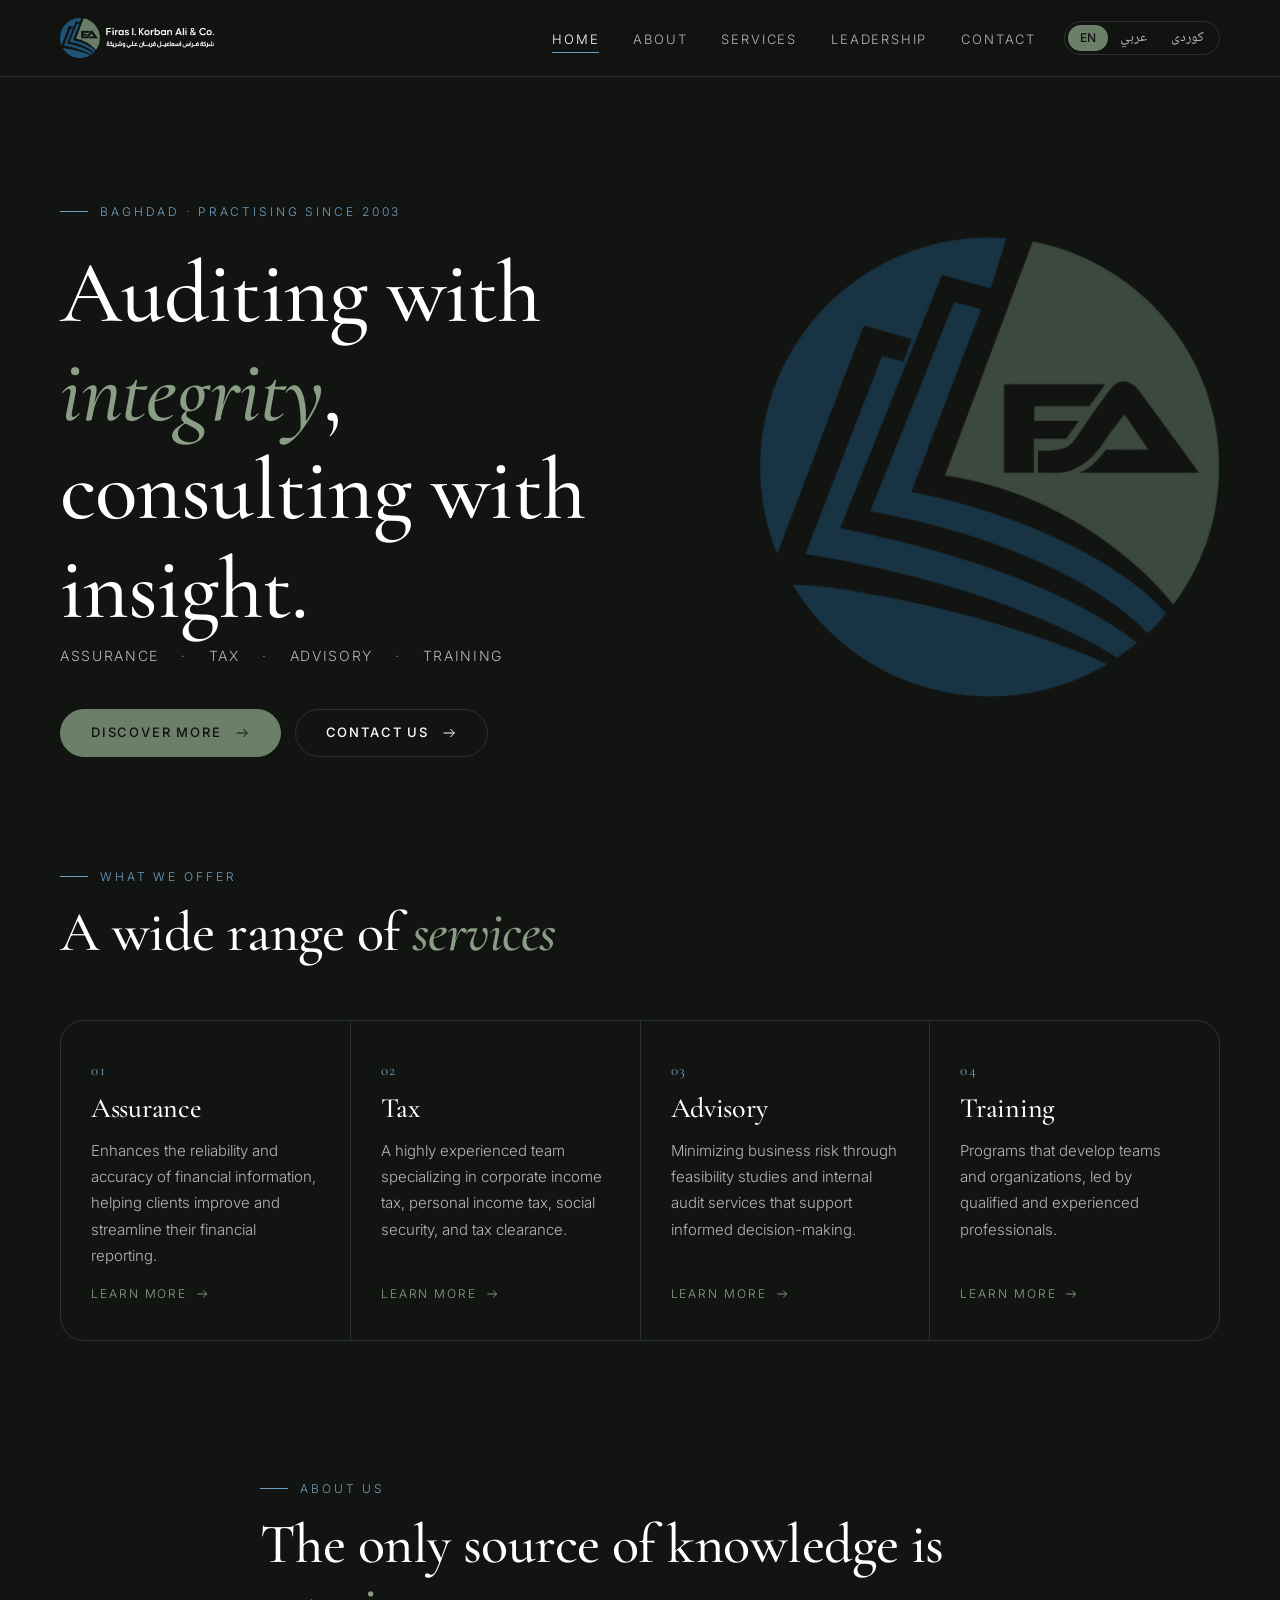
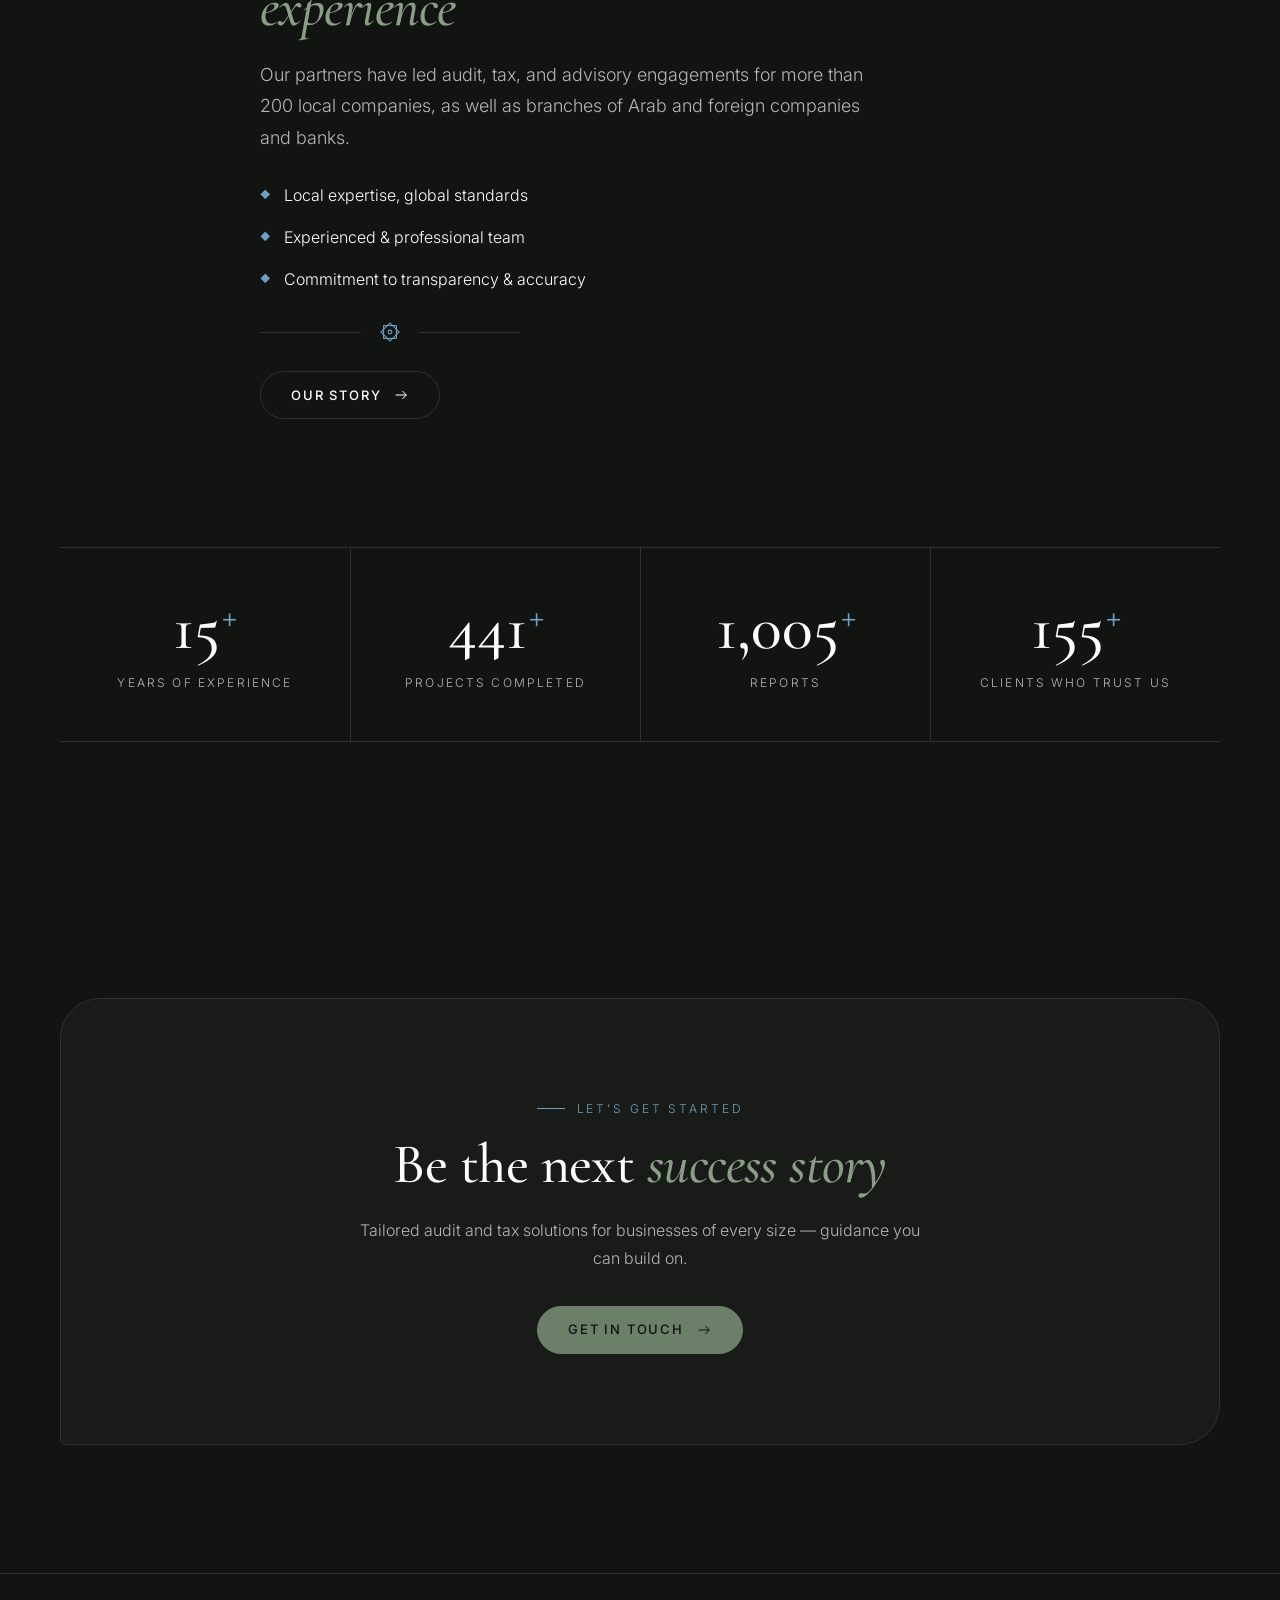
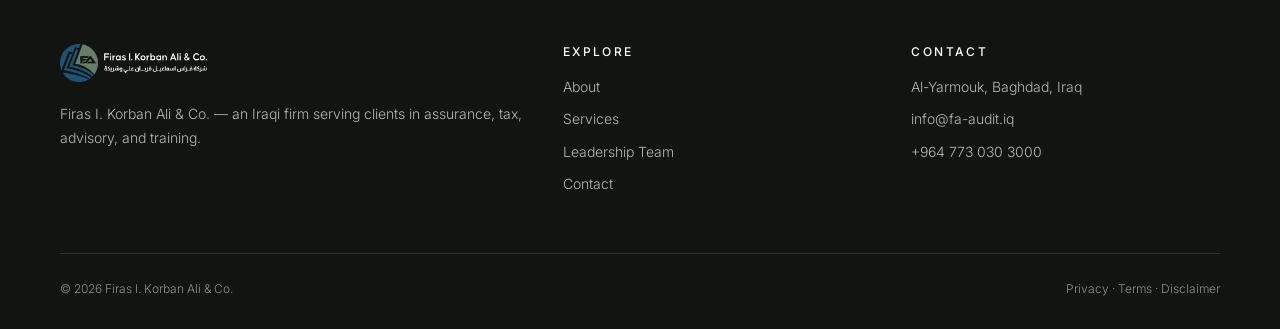
==== index.html @ 3fb56fc5 "Add files via upload" ====
<!doctype html>
<html lang="en" dir="ltr">
<head>
<meta charset="utf-8">
<meta name="viewport" content="width=device-width, initial-scale=1">
<title>FA-Audit</title>
<meta name="description" content="Firas I. Korban Ali & Co. — assurance, tax, advisory and training in Iraq.">
<link rel="canonical" href="https://fa-audit.iq/">
<meta property="og:type" content="website">
<meta property="og:site_name" content="FA-Audit">
<meta property="og:title" content="FA-Audit">
<meta property="og:description" content="Firas I. Korban Ali & Co. — assurance, tax, advisory and training in Iraq.">
<meta property="og:url" content="https://fa-audit.iq/">
<meta property="og:image" content="https://fa-audit.iq/assets/logo-circle.png">
<meta name="twitter:card" content="summary">
<link rel="icon" href="assets/logo-mark.png">
<link rel="stylesheet" href="style.css">
<script>try{var l=localStorage.getItem('lang');if(l==='ar'||l==='ku'){document.documentElement.lang=l==='ku'?'ckb':'ar';document.documentElement.dir='rtl'}}catch(e){}</script>
</head>
<body>
<header class="nav"><div class="wrap">
  <a class="brand" href="index.html"><img src="assets/logo-full.webp" alt="FA-Audit — Firas I. Korban Ali &amp; Co."></a>
  <nav><ul><li><a href="index.html" class=active data-i18n="nav.home">Home</a></li><li><a href="about.html" data-i18n="nav.about">About</a></li><li><a href="services.html" data-i18n="nav.services">Services</a></li><li><a href="team.html" data-i18n="nav.team">Leadership</a></li><li><a href="contact.html" data-i18n="nav.contact">Contact</a></li></ul></nav>
  <div class="lang" role="group" aria-label="Language">
    <button data-lang="en" lang="en">EN</button><button data-lang="ar" lang="ar">عربي</button><button data-lang="ku" lang="ckb">کوردی</button>
  </div>
  <button class="burger" aria-label="Menu"><span></span><span></span></button>
</div></header>
<main>

<section class="hero">
  <img class="hero-mark" src="assets/logo-circle.png" alt="" aria-hidden="true">
  <div class="wrap">
    <div class="reveal">
      <span class="eyebrow" data-i18n="hero.eyebrow">Baghdad · Practising since 2003</span>
      <h1 data-i18n="hero.title">Auditing with <em>integrity</em>,<br>consulting with insight.</h1>
      <div class="tags"><span data-i18n="tag.assurance">Assurance</span><span data-i18n="tag.tax">Tax</span><span data-i18n="tag.advisory">Advisory</span><span data-i18n="tag.training">Training</span></div>
      <div class="actions">
        <a class="btn" href="about.html"><span data-i18n="btn.discover">Discover more</span> <svg viewBox="0 0 24 24" fill="none" stroke="currentColor" stroke-width="1.5"><path d="M4 12h16M14 6l6 6-6 6"/></svg></a>
        <a class="btn ghost" href="contact.html"><span data-i18n="btn.contact">Contact us</span> <svg viewBox="0 0 24 24" fill="none" stroke="currentColor" stroke-width="1.5"><path d="M4 12h16M14 6l6 6-6 6"/></svg></a>
      </div>
    </div>
  </div>
</section>

<section style="padding-top:0"><div class="wrap">
  <div class="reveal"><span class="eyebrow" data-i18n="offer.eyebrow">What we offer</span>
  <h2 data-i18n="offer.title">A wide range of <em>services</em></h2></div>
  <div class="services reveal"><a class="service" href="services.html">
  <span class="num">01</span><h3 data-i18n="s1.name">Assurance</h3>
  <p data-i18n="s1.desc">Enhances the reliability and accuracy of financial information, helping clients improve and streamline their financial reporting.</p><span class="more"><span data-i18n="learn.more">Learn more</span> <svg viewBox="0 0 24 24" fill="none" stroke="currentColor" stroke-width="1.5"><path d="M4 12h16M14 6l6 6-6 6"/></svg></span></a><a class="service" href="services.html">
  <span class="num">02</span><h3 data-i18n="s2.name">Tax</h3>
  <p data-i18n="s2.desc">A highly experienced team specializing in corporate income tax, personal income tax, social security, and tax clearance.</p><span class="more"><span data-i18n="learn.more">Learn more</span> <svg viewBox="0 0 24 24" fill="none" stroke="currentColor" stroke-width="1.5"><path d="M4 12h16M14 6l6 6-6 6"/></svg></span></a><a class="service" href="services.html">
  <span class="num">03</span><h3 data-i18n="s3.name">Advisory</h3>
  <p data-i18n="s3.desc">Minimizing business risk through feasibility studies and internal audit services that support informed decision-making.</p><span class="more"><span data-i18n="learn.more">Learn more</span> <svg viewBox="0 0 24 24" fill="none" stroke="currentColor" stroke-width="1.5"><path d="M4 12h16M14 6l6 6-6 6"/></svg></span></a><a class="service" href="services.html">
  <span class="num">04</span><h3 data-i18n="s4.name">Training</h3>
  <p data-i18n="s4.desc">Programs that develop teams and organizations, led by qualified and experienced professionals.</p><span class="more"><span data-i18n="learn.more">Learn more</span> <svg viewBox="0 0 24 24" fill="none" stroke="currentColor" stroke-width="1.5"><path d="M4 12h16M14 6l6 6-6 6"/></svg></span></a></div>
</div></section>

<section style="padding-top:0"><div class="wrap narrow">
  <div class="reveal">
    <span class="eyebrow" data-i18n="about.eyebrow">About us</span>
    <h2 data-i18n="about.title">The only source of knowledge is <em>experience</em></h2>
    <p class="lead" data-i18n="about.lead">Our partners have led audit, tax, and advisory engagements for more than 200 local companies, as well as branches of Arab and foreign companies and banks.</p>
    <ul class="ticks"><li data-i18n="tick1">Local expertise, global standards</li><li data-i18n="tick2">Experienced &amp; professional team</li><li data-i18n="tick3">Commitment to transparency &amp; accuracy</li></ul>
    <div class="ornament short"><svg viewBox="0 0 24 24" fill="none" stroke="currentColor" stroke-width="1.2"><rect x="5" y="5" width="14" height="14"/><rect x="5" y="5" width="14" height="14" transform="rotate(45 12 12)"/><circle cx="12" cy="12" r="2"/></svg></div>
    <a class="btn ghost" href="about.html"><span data-i18n="btn.story">Our story</span> <svg viewBox="0 0 24 24" fill="none" stroke="currentColor" stroke-width="1.5"><path d="M4 12h16M14 6l6 6-6 6"/></svg></a>
  </div>
</div></section>

<section style="padding-top:0"><div class="wrap"><div class="stats reveal">
  <div class="stat"><b data-count="20">0</b><span data-i18n="stat1">Years of experience</span></div>
  <div class="stat"><b data-count="570">0</b><span data-i18n="stat2">Projects completed</span></div>
  <div class="stat"><b data-count="1300">0</b><span data-i18n="stat3">Reports</span></div>
  <div class="stat"><b data-count="200">0</b><span data-i18n="stat4">Clients who trust us</span></div>
</div></div></section>
<section class="cta"><div class="wrap reveal">
  <span class="eyebrow" data-i18n="cta.eyebrow">Let’s get started</span>
  <h2 data-i18n="cta.title">Be the next <em>success story</em></h2>
  <p data-i18n="cta.text">Tailored audit and tax solutions for businesses of every size — guidance you can build on.</p>
  <a class="btn" href="contact.html"><span data-i18n="btn.touch">Get in touch</span> <svg viewBox="0 0 24 24" fill="none" stroke="currentColor" stroke-width="1.5"><path d="M4 12h16M14 6l6 6-6 6"/></svg></a>
</div></section>

</main>
<footer><div class="wrap">
  <div class="cols">
    <div>
      <img src="assets/logo-full.webp" alt="FA-Audit">
      <p data-i18n="footer.about">Firas I. Korban Ali &amp; Co. — an Iraqi firm serving clients in assurance, tax, advisory, and training.</p>
    </div>
    <div><h4 data-i18n="footer.explore">Explore</h4><ul>
      <li><a href="about.html" data-i18n="nav.about">About</a></li><li><a href="services.html" data-i18n="nav.services">Services</a></li>
      <li><a href="team.html" data-i18n="footer.team">Leadership Team</a></li><li><a href="contact.html" data-i18n="nav.contact">Contact</a></li></ul></div>
    <div><h4 data-i18n="footer.contact">Contact</h4><ul>
      <li><span data-i18n="address">Al-Yarmouk, Baghdad, Iraq</span></li>
      <li><a href="mailto:info@fa-audit.iq">info@fa-audit.iq</a></li>
      <li><a href="tel:+9647730303000" dir="ltr">+964 773 030 3000</a></li></ul></div>
  </div>
  <div class="base"><span data-i18n="footer.copy">© 2026 Firas I. Korban Ali &amp; Co.</span><a href="legal.html" data-i18n="footer.legal">Privacy · Terms · Disclaimer</a></div>
</div></footer>
<script src="lang.js"></script>
<script src="script.js"></script>
</body>
</html>
---- style.css ----
@import url('https://fonts.googleapis.com/css2?family=Cormorant+Garamond:ital,wght@0,400;0,500;0,600;1,400&family=Inter:wght@300;400;500&family=Amiri:wght@400;700&family=Noto+Naskh+Arabic:wght@400;500&display=swap');

:root {
  --bg: #121412;
  --bg-2: #181b18;
  --card: #1c201d;
  --line: #2c322d;
  --ink: #ffffff;
  --ink-2: #b4b8b5;
  --muted: #8d918f;
  --navy: #2a5a7c;
  --navy-2: #3a7099;
  --sage: #6b7f69;
  --sage-2: #8a9e86;
  --accent: #6f9fc0;
  --serif: 'Cormorant Garamond', Georgia, serif;
  --sans: 'Inter', system-ui, sans-serif;
  --ar: 'Amiri', serif;
  --ar-sans: 'Noto Naskh Arabic', 'Amiri', serif;
  --ease: cubic-bezier(.22, .61, .36, 1);
}

* { box-sizing: border-box; margin: 0; padding: 0; }
html { scroll-behavior: smooth; }
body {
  background: var(--bg);
  color: var(--ink);
  font: 300 16px/1.75 var(--sans);
  -webkit-font-smoothing: antialiased;
  overflow-x: hidden;
}
img { max-width: 100%; display: block; }
a { color: inherit; text-decoration: none; }
.ar { font-family: var(--ar); direction: rtl; }

.wrap { width: min(1160px, 100% - 32px); margin-inline: auto; }
section { padding: clamp(72px, 10vw, 130px) 0; }

/* ---------- Header ---------- */
.nav {
  position: sticky; top: 0; z-index: 50;
  background: rgba(18, 20, 18, .88);
  backdrop-filter: blur(10px);
  border-bottom: 1px solid var(--line);
}
.nav .wrap { display: flex; align-items: center; height: 76px; }
.brand img { height: 40px; width: auto; }
.nav ul { display: flex; gap: 34px; list-style: none; }
.nav ul a {
  font-size: 13px; letter-spacing: .14em; text-transform: uppercase; color: var(--ink-2);
  position: relative; padding: 6px 0; transition: color .3s var(--ease);
}
.nav ul a::after {
  content: ''; position: absolute; left: 0; right: 0; bottom: 0; height: 1px;
  background: var(--accent); transform: scaleX(0); transition: transform .4s var(--ease);
}
.nav ul a:hover, .nav ul a.active { color: var(--ink); }
.nav ul a:hover::after, .nav ul a.active::after { transform: scaleX(1); }
.burger { display: none; background: none; border: 0; color: var(--ink); cursor: pointer; padding: 8px; }
.burger span { display: block; width: 24px; height: 1px; background: currentColor; margin: 6px 0; transition: .3s var(--ease); }

@media (max-width: 860px) {
  .burger { display: block; }
  .nav ul {
    position: fixed; inset: 76px 0 auto 0; flex-direction: column; gap: 0;
    background: var(--bg); border-bottom: 1px solid var(--line);
    max-height: 0; overflow: hidden; transition: max-height .5s var(--ease);
  }
  .nav ul a { display: block; padding: 18px 16px; border-top: 1px solid var(--line); }
  .nav ul a::after { display: none; }
  .nav.open ul { max-height: 420px; }
  .nav.open .burger span:first-child { transform: translateY(3.5px) rotate(45deg); }
  .nav.open .burger span:last-child { transform: translateY(-3.5px) rotate(-45deg); }
}

/* ---------- Type ---------- */
.eyebrow {
  display: inline-flex; align-items: center; gap: 12px;
  font-size: 12px; letter-spacing: .24em; text-transform: uppercase; color: var(--accent);
}
.eyebrow::before { content: ''; width: 28px; height: 1px; background: currentColor; }
h1, h2, h3 { font-family: var(--serif); font-weight: 500; line-height: 1.12; letter-spacing: -.01em; }
h1 { font-size: clamp(44px, 7vw, 88px); }
h2 { font-size: clamp(34px, 4.6vw, 56px); margin: 14px 0 20px; }
h3 { font-size: 28px; }
h2 em, h1 em { font-style: italic; color: var(--sage-2); }
.lead { font-size: 18px; color: var(--ink-2); max-width: 620px; }
p + p { margin-top: 1em; }
.ar-sub { font-family: var(--ar); color: var(--muted); font-size: 22px; direction: rtl; }

/* ---------- Ornament (Arabic eight-point star) ---------- */
.ornament { display: flex; align-items: center; gap: 18px; color: var(--accent); margin: 28px 0; }
.ornament::before, .ornament::after { content: ''; flex: 1; height: 1px; background: var(--line); }
.ornament svg { width: 22px; height: 22px; }
.ornament.short { max-width: 260px; }

/* ---------- Buttons ---------- */
.btn {
  display: inline-flex; align-items: center; gap: 12px;
  padding: 15px 30px; border: 1px solid var(--sage); border-radius: 999px;
  background: var(--sage); color: #101210;
  font: 500 13px/1 var(--sans); letter-spacing: .14em; text-transform: uppercase;
  cursor: pointer; transition: background .35s var(--ease), border-color .35s var(--ease), color .35s var(--ease), transform .35s var(--ease);
}
.btn svg { width: 16px; transition: transform .35s var(--ease); }
.btn.ghost { background: transparent; color: var(--ink); border-color: var(--line); }
/* hover on pointer devices, :active covers taps on touch */
@media (hover: hover) {
  .btn:hover { background: var(--navy); border-color: var(--navy); color: var(--ink); }
  .btn:hover svg { transform: translateX(4px); }
  .btn.ghost:hover { background: var(--accent); border-color: var(--accent); color: #141410; }
}
.btn:active { background: var(--navy-2); border-color: var(--navy-2); color: var(--ink); transform: scale(.97); }
.btn.ghost:active { background: var(--accent); border-color: var(--accent); color: #141410; }

/* ---------- Hero ---------- */
.hero { padding: clamp(60px, 9vw, 120px) 0 clamp(60px, 8vw, 100px); position: relative; overflow: hidden; }
.hero .wrap > div { max-width: 640px; position: relative; }
.hero-mark {
  position: absolute; inset-inline-end: max(16px, calc((100vw - 1160px) / 2)); top: 50%; translate: 0 -50%;
  width: min(460px, 70vw); opacity: .5; pointer-events: none;
}
.hero h1 { margin: 22px 0 6px; }
.hero .ar-sub { margin-bottom: 28px; }
.hero .tags { display: flex; flex-wrap: wrap; gap: 10px 22px; color: var(--ink-2); font-size: 14px; letter-spacing: .12em; text-transform: uppercase; margin-bottom: 40px; }
.hero .tags span:not(:last-child)::after { content: '·'; margin-inline-start: 22px; color: var(--accent); }
.hero .actions { display: flex; gap: 14px; flex-wrap: wrap; }

.quote {
  border: 1px solid var(--line); border-radius: 28px 28px 28px 4px;
  padding: 44px 38px; background: var(--bg-2); position: relative;
  transition: border-color .5s var(--ease), transform .5s var(--ease);
}
.quote:hover { border-color: var(--sage); transform: translateY(-4px); }
.quote::before {
  content: '“'; position: absolute; top: -8px; inset-inline-start: 28px;
  font: 400 110px/1 var(--serif); color: var(--accent); opacity: .7;
}
.quote blockquote { font: italic 400 clamp(24px, 2.6vw, 31px)/1.35 var(--serif); margin-top: 24px; }
.quote .ar { color: var(--ink-2); font-size: 20px; margin-top: 18px; }
.quote cite { display: block; margin-top: 22px; font-style: normal; font-size: 13px; letter-spacing: .16em; text-transform: uppercase; color: var(--muted); }

/* ---------- Page header (inner pages) ---------- */
.page-head { padding: clamp(70px, 10vw, 120px) 0 clamp(40px, 6vw, 70px); border-bottom: 1px solid var(--line); }
.page-head h1 { font-size: clamp(42px, 6vw, 72px); margin: 18px 0 6px; }

/* ---------- Grids & cards ---------- */
.wrap.narrow { max-width: 760px; }
.split { display: grid; grid-template-columns: 1fr 1fr; gap: clamp(40px, 6vw, 90px); align-items: center; }
.services { display: grid; grid-template-columns: repeat(4, 1fr); gap: 1px; background: var(--line); border: 1px solid var(--line); border-radius: 24px; overflow: hidden; margin-top: 56px; }
.service {
  background: var(--bg); padding: 40px 30px 36px; display: flex; flex-direction: column; gap: 14px;
  transition: background .45s var(--ease);
}
.service .num { font: 400 15px var(--serif); color: var(--accent); letter-spacing: .1em; }
.service .ar { color: var(--muted); font-size: 18px; text-align: left; direction: rtl; align-self: flex-start; }
.service p { color: var(--ink-2); font-size: 15px; flex: 1; }
.service .more { font-size: 12px; letter-spacing: .16em; text-transform: uppercase; color: var(--sage-2); display: flex; align-items: center; gap: 8px; }
.service .more svg { width: 14px; transition: transform .4s var(--ease); }
.service:hover, .service:active { background: var(--card); }
.service:hover h3 { color: var(--sage-2); }
.service:hover .more svg { transform: translateX(6px); }
.service h3 { transition: color .4s var(--ease); }

.stats { display: grid; grid-template-columns: repeat(4, 1fr); border-top: 1px solid var(--line); border-bottom: 1px solid var(--line); }
.stat { padding: 48px 20px; text-align: center; transition: background .4s var(--ease); }
.stat + .stat { border-inline-start: 1px solid var(--line); }
.stat:hover { background: var(--bg-2); }
.stat b { display: block; font: 500 clamp(44px, 5vw, 64px)/1 var(--serif); color: var(--ink); }
.stat b::after { content: '+'; color: var(--accent); font-size: .6em; vertical-align: top; margin-left: 2px; }
.stat span { display: block; margin-top: 12px; font-size: 12px; letter-spacing: .18em; text-transform: uppercase; color: var(--ink-2); }

.ticks { list-style: none; margin-top: 28px; display: grid; gap: 14px; }
.ticks li { display: flex; gap: 14px; align-items: center; color: var(--ink); }
.ticks li::before { content: '◆'; color: var(--accent); font-size: 10px; }

.photo { border-radius: 200px 200px 24px 24px; overflow: hidden; border: 1px solid var(--line); position: relative; }
.photo img { width: 100%; height: 100%; object-fit: cover; filter: grayscale(.35) contrast(1.05) brightness(.85); transition: transform 1.2s var(--ease), filter .8s var(--ease); }
.photo:hover img { transform: scale(1.04); filter: grayscale(0) contrast(1.05) brightness(.95); }
.photo.wide { border-radius: 24px 24px 24px 120px; aspect-ratio: 4/3; }

.pillars { display: grid; grid-template-columns: 1fr 1fr; gap: 20px; margin-top: 34px; }
.pillar {
  padding: 32px; border: 1px solid var(--line); border-radius: 20px; background: var(--bg-2);
  transition: border-color .4s var(--ease), transform .4s var(--ease);
}
.pillar:hover { border-color: var(--navy-2); transform: translateY(-4px); }
.pillar h3 { font-size: 24px; margin-bottom: 10px; }
.pillar p { color: var(--ink-2); font-size: 15px; }

/* Services page detail rows */
.detail { display: grid; grid-template-columns: 120px 1fr 1fr; gap: 40px; padding: 56px 0; border-bottom: 1px solid var(--line); align-items: start; transition: padding .5s var(--ease); }
.detail:hover { padding-inline-start: 14px; }
.detail .num { font: 400 64px/1 var(--serif); color: var(--line); transition: color .5s var(--ease); }
.detail:hover .num { color: var(--accent); }
.detail h3 { font-size: 36px; }
.detail .ar { color: var(--muted); font-size: 22px; margin-top: 6px; text-align: left; }
.detail p { color: var(--ink-2); }

/* Team */
.team { display: grid; grid-template-columns: 1fr 1fr; gap: 28px; }
.member {
  border: 1px solid var(--line); border-radius: 24px; padding: 40px; background: var(--bg-2);
  transition: border-color .4s var(--ease), background .4s var(--ease);
}
.member:hover { border-color: var(--sage); background: var(--card); }
.member .initials {
  width: 96px; height: 96px; border-radius: 50%; border: 1px solid var(--accent);
  display: grid; place-items: center; font: 500 26px var(--serif); color: var(--accent); margin-bottom: 26px;
  transition: background .4s var(--ease), color .4s var(--ease);
}
.member:hover .initials { background: var(--accent); color: var(--bg); }
/* portrait covers the initials; if the file is missing the img removes itself and initials show */
.member .initials { position: relative; overflow: hidden; }
.member .initials img { position: absolute; inset: 0; width: 100%; height: 100%; object-fit: cover; }
.member h3 { font-size: 30px; }
.member .role { font-size: 12px; letter-spacing: .2em; text-transform: uppercase; color: var(--sage-2); margin: 8px 0 20px; }
.member p { color: var(--ink-2); }

/* Contact */
.contact-list { display: grid; gap: 1px; background: var(--line); border: 1px solid var(--line); border-radius: 22px; overflow: hidden; }
.contact-item { background: var(--bg); padding: 28px 30px; display: flex; justify-content: space-between; align-items: center; gap: 20px; transition: background .4s var(--ease); }
.contact-item:hover { background: var(--card); }
.contact-item small { display: block; font-size: 11px; letter-spacing: .2em; text-transform: uppercase; color: var(--muted); }
.contact-item strong { font: 500 24px/1.3 var(--serif); }
.contact-item .ar { color: var(--muted); font-size: 18px; }

form { display: grid; gap: 18px; }
label { font-size: 11px; letter-spacing: .2em; text-transform: uppercase; color: var(--muted); display: grid; gap: 8px; }
input, textarea {
  background: transparent; border: 0; border-bottom: 1px solid var(--line); color: var(--ink);
  font: 300 17px var(--sans); padding: 10px 0; outline: none; transition: border-color .3s var(--ease);
}
input:focus, textarea:focus { border-color: var(--accent); }
textarea { resize: vertical; min-height: 120px; }

/* CTA */
.cta { text-align: center; }
.cta .wrap { border: 1px solid var(--line); border-radius: 40px 40px 40px 6px; padding: clamp(50px, 8vw, 90px) 24px; background: var(--bg-2); }
.cta p { color: var(--ink-2); max-width: 560px; margin: 0 auto 34px; }

/* Footer */
footer { border-top: 1px solid var(--line); padding: 70px 0 30px; color: var(--ink-2); font-size: 14px; }
footer .cols { display: grid; grid-template-columns: 1.5fr 1fr 1fr; gap: 40px; }
footer img { height: 38px; width: auto; margin-bottom: 20px; }
footer h4 { font: 500 12px var(--sans); letter-spacing: .2em; text-transform: uppercase; color: var(--ink); margin-bottom: 16px; }
footer ul { list-style: none; display: grid; gap: 8px; }
footer a { transition: color .3s var(--ease); }
footer a:hover { color: var(--accent); }
footer .base { display: flex; justify-content: space-between; flex-wrap: wrap; gap: 10px; margin-top: 56px; padding-top: 24px; border-top: 1px solid var(--line); font-size: 12px; color: var(--muted); }

/* Legal page */
.legal-updated { margin-top: 14px; font-size: 13px; color: var(--muted); }
.legal-block { padding: 44px 0; border-bottom: 1px solid var(--line); }
.legal-block:first-child { padding-top: 0; }
.legal-block:last-child { border-bottom: 0; }
.legal-block h2 { font-size: clamp(28px, 3.4vw, 38px); margin: 0 0 18px; }
.legal-block p { color: var(--ink-2); }
.legal-block strong { color: var(--ink); font-weight: 500; }
.form-note { font-size: 13px; color: var(--muted); }
footer .base a { color: var(--muted); }

/* Language switcher */
.lang { display: flex; border: 1px solid var(--line); border-radius: 999px; padding: 3px; margin-inline-start: 28px; }
.lang button {
  background: none; border: 0; color: var(--ink-2); cursor: pointer; border-radius: 999px;
  padding: 6px 12px; font: 500 12px/1 var(--sans); letter-spacing: 0;
  transition: background .3s var(--ease), color .3s var(--ease);
}
.lang button[lang="ar"], .lang button[lang="ckb"] { font: 400 14px/1 var(--ar-sans); letter-spacing: 0; }
.lang button[aria-pressed="true"] { background: var(--sage); color: #101210; }
@media (hover: hover) { .lang button:hover { background: var(--navy); color: var(--ink); } }
.lang button:active { background: var(--navy-2); color: var(--ink); }
.nav nav { margin-inline-start: auto; }
@media (max-width: 860px) {
  .lang { margin-inline-start: auto; margin-inline-end: 6px; }
  .lang button { padding: 6px 9px; }
}

/* RTL (Arabic / Kurdish) */
[dir="rtl"] body { font-family: var(--ar-sans); font-size: 17px; line-height: 1.9; }
[dir="rtl"] h1, [dir="rtl"] h2, [dir="rtl"] h3, [dir="rtl"] blockquote, [dir="rtl"] .stat b, [dir="rtl"] .contact-item strong { font-family: var(--ar); line-height: 1.45; }
[dir="rtl"] em { font-style: normal; }
[dir="rtl"] * { letter-spacing: 0 !important; }
/* header keeps one fixed layout in every language; only the link order inside reads RTL */
[dir="rtl"] .nav .wrap { direction: ltr; }
[dir="rtl"] .nav ul { direction: rtl; }
[dir="rtl"] .btn svg, [dir="rtl"] .more svg { scale: -1 1; }
[dir="rtl"] .quote { border-radius: 28px 28px 4px 28px; }
[dir="rtl"] .quote::before { content: '”'; }

/* Reveal */
.reveal { opacity: 0; transform: translateY(24px); transition: opacity 1s var(--ease), transform 1s var(--ease); }
.reveal.in { opacity: 1; transform: none; }
@media (prefers-reduced-motion: reduce) {
  * { transition: none !important; scroll-behavior: auto; }
  .reveal { opacity: 1; transform: none; }
}

/* Responsive */
@media (max-width: 980px) {
  .split { grid-template-columns: 1fr; }
  .services { grid-template-columns: 1fr 1fr; }
  .stats { grid-template-columns: 1fr 1fr; }
  .stat:nth-child(3) { border-inline-start: 0; }
  .stat:nth-child(n+3) { border-top: 1px solid var(--line); }
  .detail { grid-template-columns: 1fr; gap: 14px; }
  .team, .pillars { grid-template-columns: 1fr; }
  footer .cols { grid-template-columns: 1fr 1fr; }
}
@media (max-width: 560px) {
  .hero-mark { opacity: .15; }
  .services { grid-template-columns: 1fr; }
  footer .cols { grid-template-columns: 1fr; }
  .quote { padding: 40px 26px; }
  .contact-item { flex-direction: column; align-items: flex-start; }
}
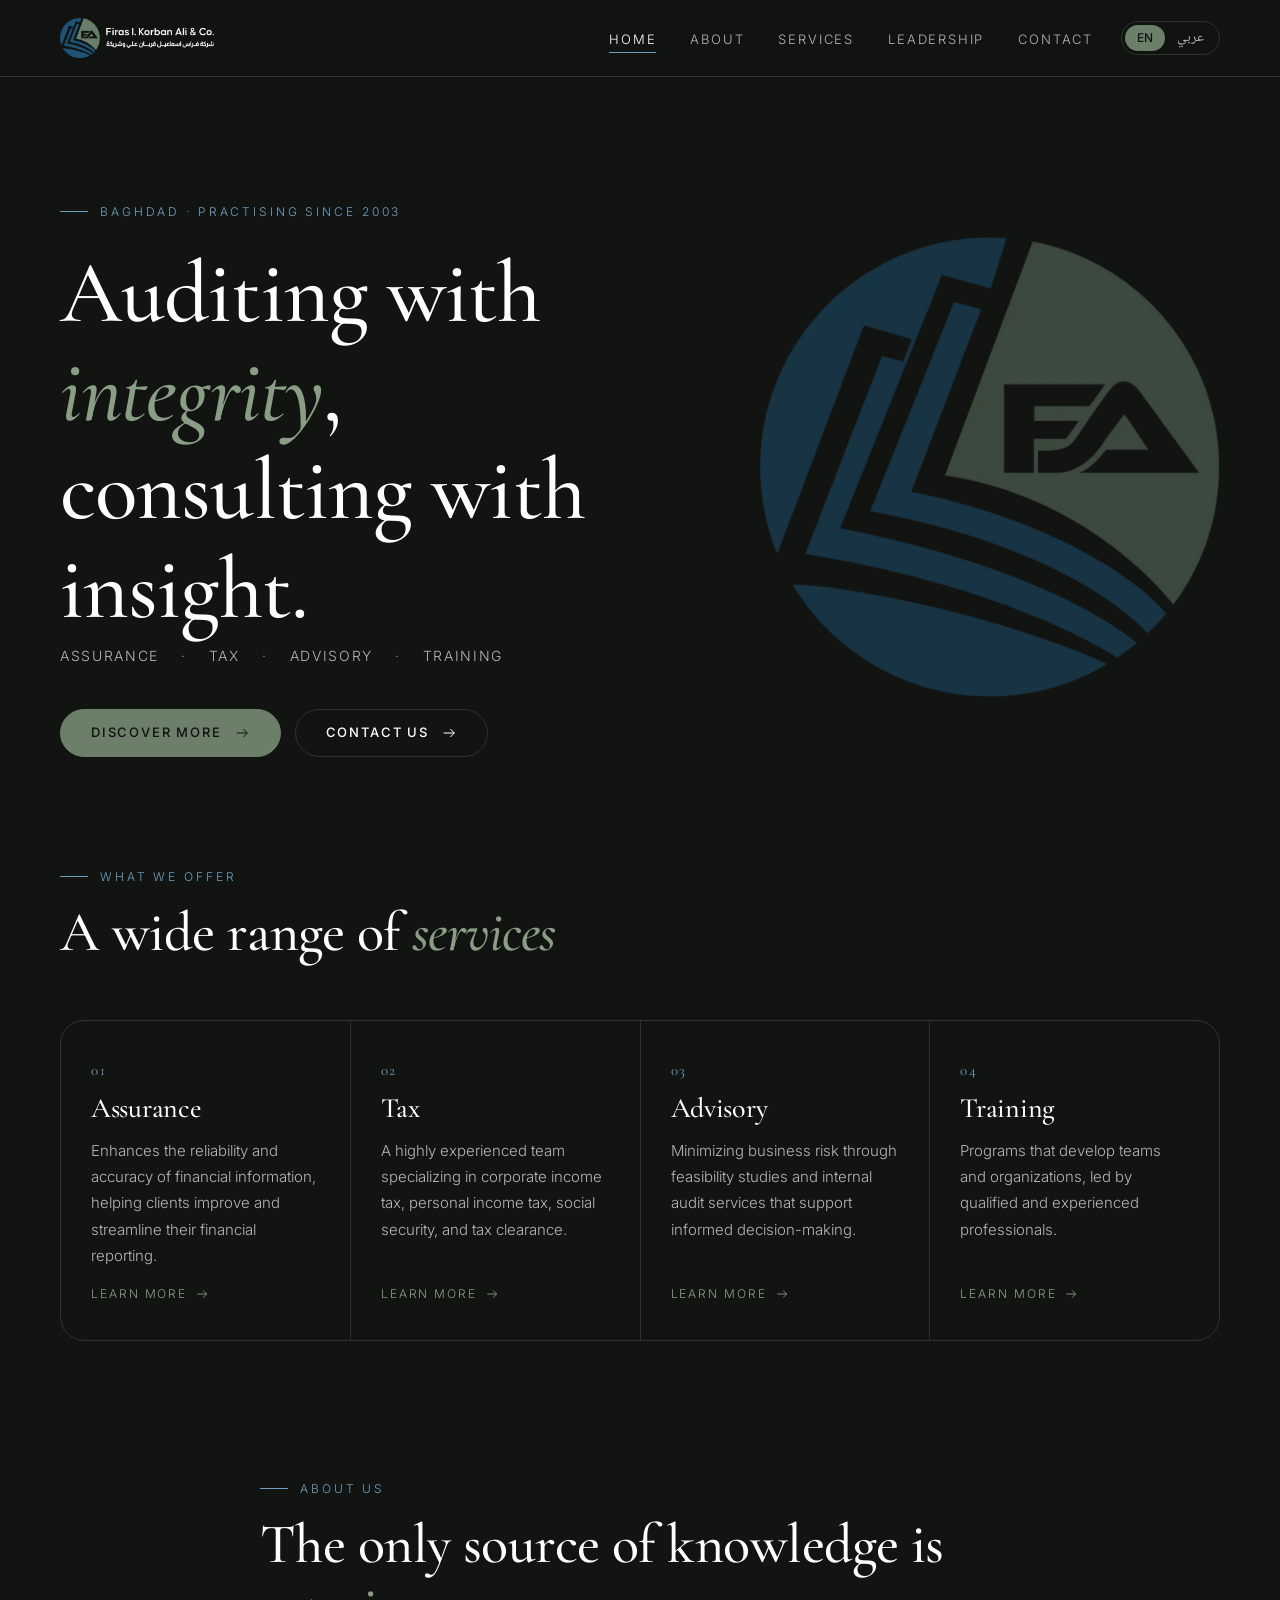
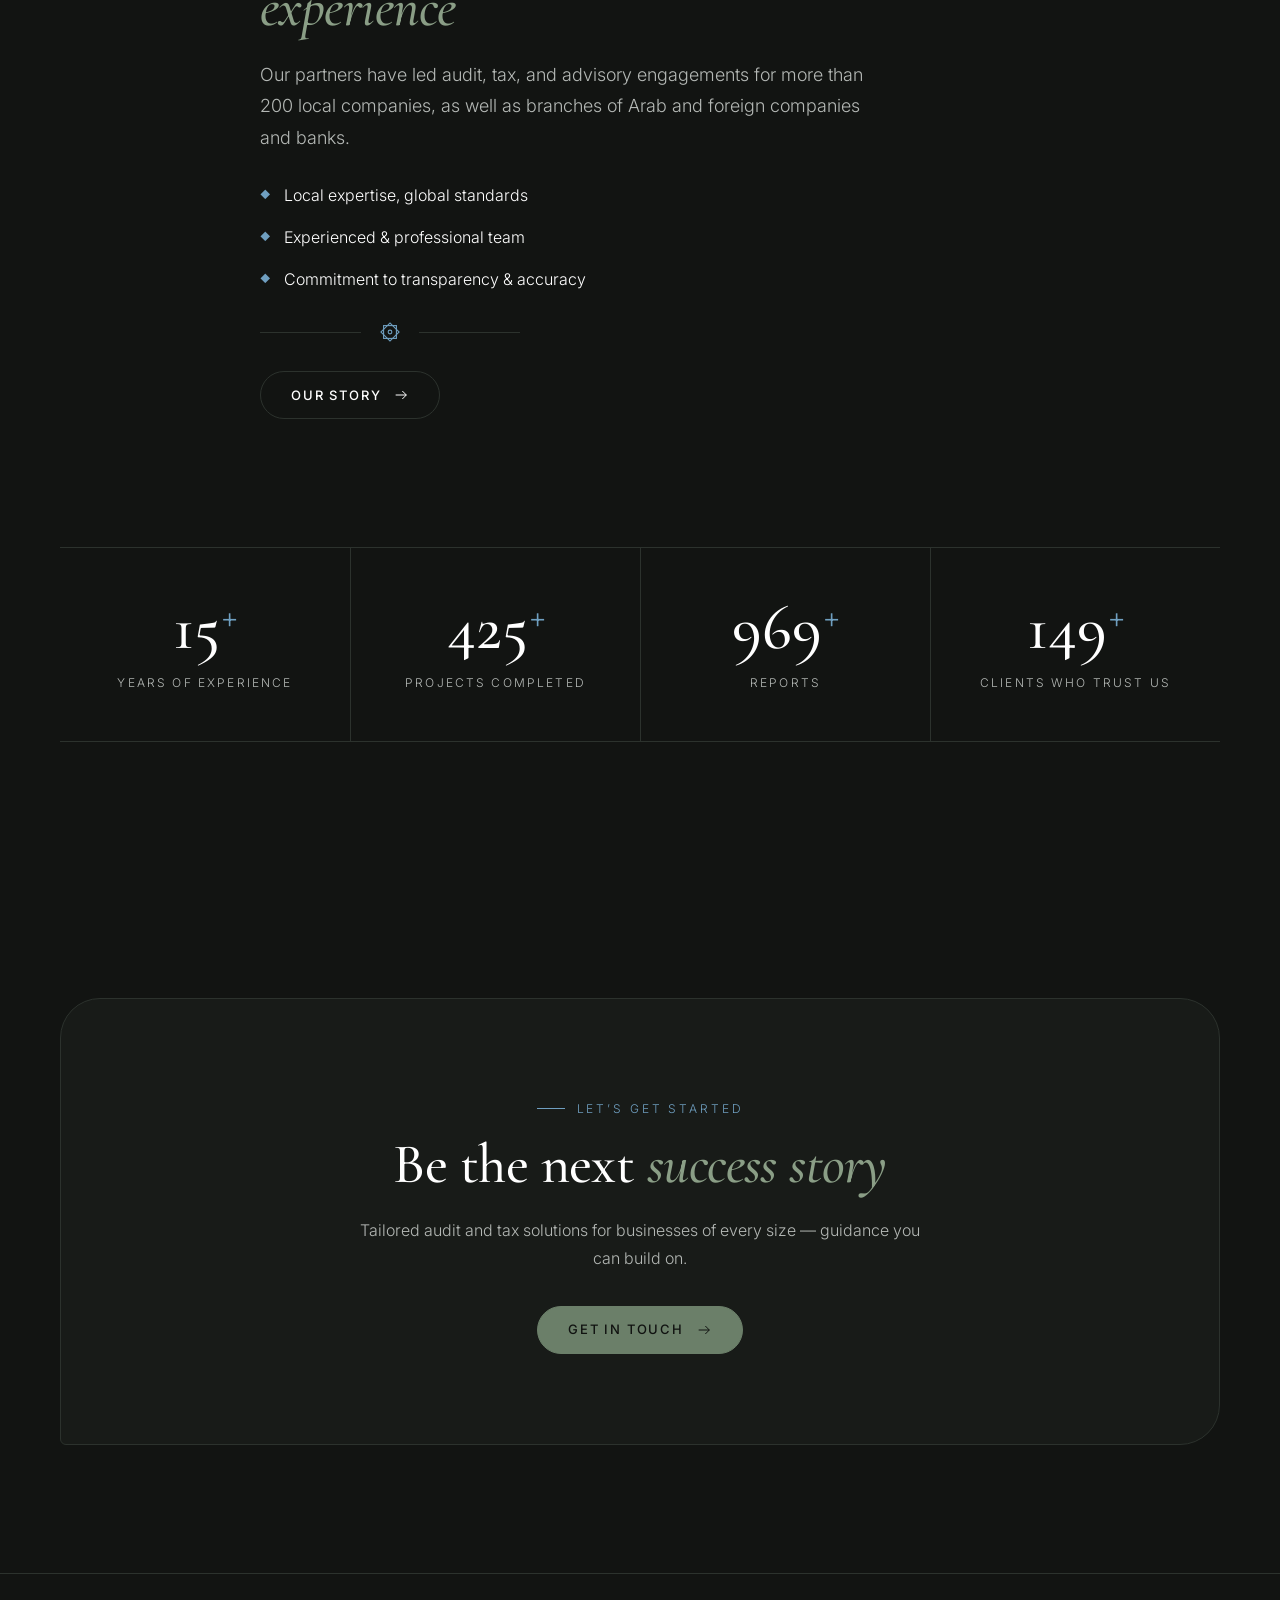
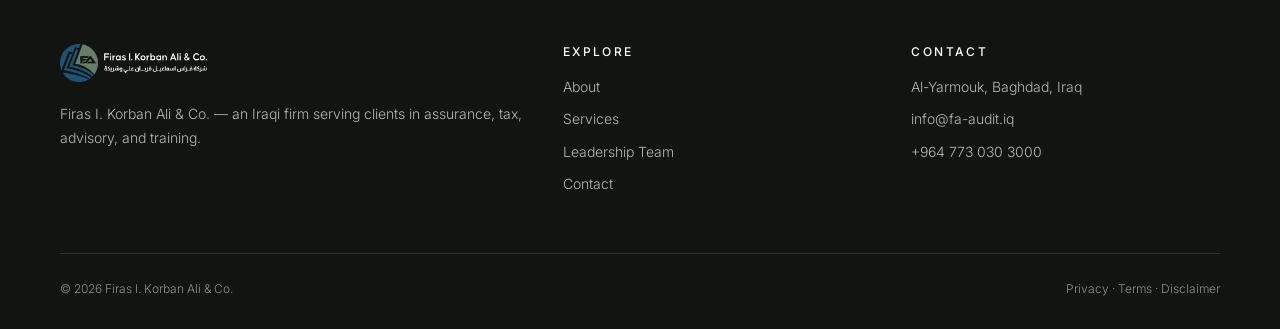
==== commit efa92782: "Add files via upload" ====
--- a/index.html
+++ b/index.html
@@ -15,14 +15,14 @@
 <meta name="twitter:card" content="summary">
 <link rel="icon" href="assets/logo-mark.png">
 <link rel="stylesheet" href="style.css">
-<script>try{var l=localStorage.getItem('lang');if(l==='ar'||l==='ku'){document.documentElement.lang=l==='ku'?'ckb':'ar';document.documentElement.dir='rtl'}}catch(e){}</script>
+<script>try{var l=localStorage.getItem('lang');if(l==='ar'){document.documentElement.lang='ar';document.documentElement.dir='rtl'}}catch(e){}</script>
 </head>
 <body>
 <header class="nav"><div class="wrap">
   <a class="brand" href="index.html"><img src="assets/logo-full.webp" alt="FA-Audit — Firas I. Korban Ali &amp; Co."></a>
   <nav><ul><li><a href="index.html" class=active data-i18n="nav.home">Home</a></li><li><a href="about.html" data-i18n="nav.about">About</a></li><li><a href="services.html" data-i18n="nav.services">Services</a></li><li><a href="team.html" data-i18n="nav.team">Leadership</a></li><li><a href="contact.html" data-i18n="nav.contact">Contact</a></li></ul></nav>
   <div class="lang" role="group" aria-label="Language">
-    <button data-lang="en" lang="en">EN</button><button data-lang="ar" lang="ar">عربي</button><button data-lang="ku" lang="ckb">کوردی</button>
+    <button data-lang="en" lang="en">EN</button><button data-lang="ar" lang="ar">عربي</button>
   </div>
   <button class="burger" aria-label="Menu"><span></span><span></span></button>
 </div></header>
--- a/style.css
+++ b/style.css
@@ -1,317 +1,317 @@
-@import url('https://fonts.googleapis.com/css2?family=Cormorant+Garamond:ital,wght@0,400;0,500;0,600;1,400&family=Inter:wght@300;400;500&family=Amiri:wght@400;700&family=Noto+Naskh+Arabic:wght@400;500&display=swap');
-
-:root {
-  --bg: #121412;
-  --bg-2: #181b18;
-  --card: #1c201d;
-  --line: #2c322d;
-  --ink: #ffffff;
-  --ink-2: #b4b8b5;
-  --muted: #8d918f;
-  --navy: #2a5a7c;
-  --navy-2: #3a7099;
-  --sage: #6b7f69;
-  --sage-2: #8a9e86;
-  --accent: #6f9fc0;
-  --serif: 'Cormorant Garamond', Georgia, serif;
-  --sans: 'Inter', system-ui, sans-serif;
-  --ar: 'Amiri', serif;
-  --ar-sans: 'Noto Naskh Arabic', 'Amiri', serif;
-  --ease: cubic-bezier(.22, .61, .36, 1);
-}
-
-* { box-sizing: border-box; margin: 0; padding: 0; }
-html { scroll-behavior: smooth; }
-body {
-  background: var(--bg);
-  color: var(--ink);
-  font: 300 16px/1.75 var(--sans);
-  -webkit-font-smoothing: antialiased;
-  overflow-x: hidden;
-}
-img { max-width: 100%; display: block; }
-a { color: inherit; text-decoration: none; }
-.ar { font-family: var(--ar); direction: rtl; }
-
-.wrap { width: min(1160px, 100% - 32px); margin-inline: auto; }
-section { padding: clamp(72px, 10vw, 130px) 0; }
-
-/* ---------- Header ---------- */
-.nav {
-  position: sticky; top: 0; z-index: 50;
-  background: rgba(18, 20, 18, .88);
-  backdrop-filter: blur(10px);
-  border-bottom: 1px solid var(--line);
-}
-.nav .wrap { display: flex; align-items: center; height: 76px; }
-.brand img { height: 40px; width: auto; }
-.nav ul { display: flex; gap: 34px; list-style: none; }
-.nav ul a {
-  font-size: 13px; letter-spacing: .14em; text-transform: uppercase; color: var(--ink-2);
-  position: relative; padding: 6px 0; transition: color .3s var(--ease);
-}
-.nav ul a::after {
-  content: ''; position: absolute; left: 0; right: 0; bottom: 0; height: 1px;
-  background: var(--accent); transform: scaleX(0); transition: transform .4s var(--ease);
-}
-.nav ul a:hover, .nav ul a.active { color: var(--ink); }
-.nav ul a:hover::after, .nav ul a.active::after { transform: scaleX(1); }
-.burger { display: none; background: none; border: 0; color: var(--ink); cursor: pointer; padding: 8px; }
-.burger span { display: block; width: 24px; height: 1px; background: currentColor; margin: 6px 0; transition: .3s var(--ease); }
-
-@media (max-width: 860px) {
-  .burger { display: block; }
-  .nav ul {
-    position: fixed; inset: 76px 0 auto 0; flex-direction: column; gap: 0;
-    background: var(--bg); border-bottom: 1px solid var(--line);
-    max-height: 0; overflow: hidden; transition: max-height .5s var(--ease);
-  }
-  .nav ul a { display: block; padding: 18px 16px; border-top: 1px solid var(--line); }
-  .nav ul a::after { display: none; }
-  .nav.open ul { max-height: 420px; }
-  .nav.open .burger span:first-child { transform: translateY(3.5px) rotate(45deg); }
-  .nav.open .burger span:last-child { transform: translateY(-3.5px) rotate(-45deg); }
-}
-
-/* ---------- Type ---------- */
-.eyebrow {
-  display: inline-flex; align-items: center; gap: 12px;
-  font-size: 12px; letter-spacing: .24em; text-transform: uppercase; color: var(--accent);
-}
-.eyebrow::before { content: ''; width: 28px; height: 1px; background: currentColor; }
-h1, h2, h3 { font-family: var(--serif); font-weight: 500; line-height: 1.12; letter-spacing: -.01em; }
-h1 { font-size: clamp(44px, 7vw, 88px); }
-h2 { font-size: clamp(34px, 4.6vw, 56px); margin: 14px 0 20px; }
-h3 { font-size: 28px; }
-h2 em, h1 em { font-style: italic; color: var(--sage-2); }
-.lead { font-size: 18px; color: var(--ink-2); max-width: 620px; }
-p + p { margin-top: 1em; }
-.ar-sub { font-family: var(--ar); color: var(--muted); font-size: 22px; direction: rtl; }
-
-/* ---------- Ornament (Arabic eight-point star) ---------- */
-.ornament { display: flex; align-items: center; gap: 18px; color: var(--accent); margin: 28px 0; }
-.ornament::before, .ornament::after { content: ''; flex: 1; height: 1px; background: var(--line); }
-.ornament svg { width: 22px; height: 22px; }
-.ornament.short { max-width: 260px; }
-
-/* ---------- Buttons ---------- */
-.btn {
-  display: inline-flex; align-items: center; gap: 12px;
-  padding: 15px 30px; border: 1px solid var(--sage); border-radius: 999px;
-  background: var(--sage); color: #101210;
-  font: 500 13px/1 var(--sans); letter-spacing: .14em; text-transform: uppercase;
-  cursor: pointer; transition: background .35s var(--ease), border-color .35s var(--ease), color .35s var(--ease), transform .35s var(--ease);
-}
-.btn svg { width: 16px; transition: transform .35s var(--ease); }
-.btn.ghost { background: transparent; color: var(--ink); border-color: var(--line); }
-/* hover on pointer devices, :active covers taps on touch */
-@media (hover: hover) {
-  .btn:hover { background: var(--navy); border-color: var(--navy); color: var(--ink); }
-  .btn:hover svg { transform: translateX(4px); }
-  .btn.ghost:hover { background: var(--accent); border-color: var(--accent); color: #141410; }
-}
-.btn:active { background: var(--navy-2); border-color: var(--navy-2); color: var(--ink); transform: scale(.97); }
-.btn.ghost:active { background: var(--accent); border-color: var(--accent); color: #141410; }
-
-/* ---------- Hero ---------- */
-.hero { padding: clamp(60px, 9vw, 120px) 0 clamp(60px, 8vw, 100px); position: relative; overflow: hidden; }
-.hero .wrap > div { max-width: 640px; position: relative; }
-.hero-mark {
-  position: absolute; inset-inline-end: max(16px, calc((100vw - 1160px) / 2)); top: 50%; translate: 0 -50%;
-  width: min(460px, 70vw); opacity: .5; pointer-events: none;
-}
-.hero h1 { margin: 22px 0 6px; }
-.hero .ar-sub { margin-bottom: 28px; }
-.hero .tags { display: flex; flex-wrap: wrap; gap: 10px 22px; color: var(--ink-2); font-size: 14px; letter-spacing: .12em; text-transform: uppercase; margin-bottom: 40px; }
-.hero .tags span:not(:last-child)::after { content: '·'; margin-inline-start: 22px; color: var(--accent); }
-.hero .actions { display: flex; gap: 14px; flex-wrap: wrap; }
-
-.quote {
-  border: 1px solid var(--line); border-radius: 28px 28px 28px 4px;
-  padding: 44px 38px; background: var(--bg-2); position: relative;
-  transition: border-color .5s var(--ease), transform .5s var(--ease);
-}
-.quote:hover { border-color: var(--sage); transform: translateY(-4px); }
-.quote::before {
-  content: '“'; position: absolute; top: -8px; inset-inline-start: 28px;
-  font: 400 110px/1 var(--serif); color: var(--accent); opacity: .7;
-}
-.quote blockquote { font: italic 400 clamp(24px, 2.6vw, 31px)/1.35 var(--serif); margin-top: 24px; }
-.quote .ar { color: var(--ink-2); font-size: 20px; margin-top: 18px; }
-.quote cite { display: block; margin-top: 22px; font-style: normal; font-size: 13px; letter-spacing: .16em; text-transform: uppercase; color: var(--muted); }
-
-/* ---------- Page header (inner pages) ---------- */
-.page-head { padding: clamp(70px, 10vw, 120px) 0 clamp(40px, 6vw, 70px); border-bottom: 1px solid var(--line); }
-.page-head h1 { font-size: clamp(42px, 6vw, 72px); margin: 18px 0 6px; }
-
-/* ---------- Grids & cards ---------- */
-.wrap.narrow { max-width: 760px; }
-.split { display: grid; grid-template-columns: 1fr 1fr; gap: clamp(40px, 6vw, 90px); align-items: center; }
-.services { display: grid; grid-template-columns: repeat(4, 1fr); gap: 1px; background: var(--line); border: 1px solid var(--line); border-radius: 24px; overflow: hidden; margin-top: 56px; }
-.service {
-  background: var(--bg); padding: 40px 30px 36px; display: flex; flex-direction: column; gap: 14px;
-  transition: background .45s var(--ease);
-}
-.service .num { font: 400 15px var(--serif); color: var(--accent); letter-spacing: .1em; }
-.service .ar { color: var(--muted); font-size: 18px; text-align: left; direction: rtl; align-self: flex-start; }
-.service p { color: var(--ink-2); font-size: 15px; flex: 1; }
-.service .more { font-size: 12px; letter-spacing: .16em; text-transform: uppercase; color: var(--sage-2); display: flex; align-items: center; gap: 8px; }
-.service .more svg { width: 14px; transition: transform .4s var(--ease); }
-.service:hover, .service:active { background: var(--card); }
-.service:hover h3 { color: var(--sage-2); }
-.service:hover .more svg { transform: translateX(6px); }
-.service h3 { transition: color .4s var(--ease); }
-
-.stats { display: grid; grid-template-columns: repeat(4, 1fr); border-top: 1px solid var(--line); border-bottom: 1px solid var(--line); }
-.stat { padding: 48px 20px; text-align: center; transition: background .4s var(--ease); }
-.stat + .stat { border-inline-start: 1px solid var(--line); }
-.stat:hover { background: var(--bg-2); }
-.stat b { display: block; font: 500 clamp(44px, 5vw, 64px)/1 var(--serif); color: var(--ink); }
-.stat b::after { content: '+'; color: var(--accent); font-size: .6em; vertical-align: top; margin-left: 2px; }
-.stat span { display: block; margin-top: 12px; font-size: 12px; letter-spacing: .18em; text-transform: uppercase; color: var(--ink-2); }
-
-.ticks { list-style: none; margin-top: 28px; display: grid; gap: 14px; }
-.ticks li { display: flex; gap: 14px; align-items: center; color: var(--ink); }
-.ticks li::before { content: '◆'; color: var(--accent); font-size: 10px; }
-
-.photo { border-radius: 200px 200px 24px 24px; overflow: hidden; border: 1px solid var(--line); position: relative; }
-.photo img { width: 100%; height: 100%; object-fit: cover; filter: grayscale(.35) contrast(1.05) brightness(.85); transition: transform 1.2s var(--ease), filter .8s var(--ease); }
-.photo:hover img { transform: scale(1.04); filter: grayscale(0) contrast(1.05) brightness(.95); }
-.photo.wide { border-radius: 24px 24px 24px 120px; aspect-ratio: 4/3; }
-
-.pillars { display: grid; grid-template-columns: 1fr 1fr; gap: 20px; margin-top: 34px; }
-.pillar {
-  padding: 32px; border: 1px solid var(--line); border-radius: 20px; background: var(--bg-2);
-  transition: border-color .4s var(--ease), transform .4s var(--ease);
-}
-.pillar:hover { border-color: var(--navy-2); transform: translateY(-4px); }
-.pillar h3 { font-size: 24px; margin-bottom: 10px; }
-.pillar p { color: var(--ink-2); font-size: 15px; }
-
-/* Services page detail rows */
-.detail { display: grid; grid-template-columns: 120px 1fr 1fr; gap: 40px; padding: 56px 0; border-bottom: 1px solid var(--line); align-items: start; transition: padding .5s var(--ease); }
-.detail:hover { padding-inline-start: 14px; }
-.detail .num { font: 400 64px/1 var(--serif); color: var(--line); transition: color .5s var(--ease); }
-.detail:hover .num { color: var(--accent); }
-.detail h3 { font-size: 36px; }
-.detail .ar { color: var(--muted); font-size: 22px; margin-top: 6px; text-align: left; }
-.detail p { color: var(--ink-2); }
-
-/* Team */
-.team { display: grid; grid-template-columns: 1fr 1fr; gap: 28px; }
-.member {
-  border: 1px solid var(--line); border-radius: 24px; padding: 40px; background: var(--bg-2);
-  transition: border-color .4s var(--ease), background .4s var(--ease);
-}
-.member:hover { border-color: var(--sage); background: var(--card); }
-.member .initials {
-  width: 96px; height: 96px; border-radius: 50%; border: 1px solid var(--accent);
-  display: grid; place-items: center; font: 500 26px var(--serif); color: var(--accent); margin-bottom: 26px;
-  transition: background .4s var(--ease), color .4s var(--ease);
-}
-.member:hover .initials { background: var(--accent); color: var(--bg); }
-/* portrait covers the initials; if the file is missing the img removes itself and initials show */
-.member .initials { position: relative; overflow: hidden; }
-.member .initials img { position: absolute; inset: 0; width: 100%; height: 100%; object-fit: cover; }
-.member h3 { font-size: 30px; }
-.member .role { font-size: 12px; letter-spacing: .2em; text-transform: uppercase; color: var(--sage-2); margin: 8px 0 20px; }
-.member p { color: var(--ink-2); }
-
-/* Contact */
-.contact-list { display: grid; gap: 1px; background: var(--line); border: 1px solid var(--line); border-radius: 22px; overflow: hidden; }
-.contact-item { background: var(--bg); padding: 28px 30px; display: flex; justify-content: space-between; align-items: center; gap: 20px; transition: background .4s var(--ease); }
-.contact-item:hover { background: var(--card); }
-.contact-item small { display: block; font-size: 11px; letter-spacing: .2em; text-transform: uppercase; color: var(--muted); }
-.contact-item strong { font: 500 24px/1.3 var(--serif); }
-.contact-item .ar { color: var(--muted); font-size: 18px; }
-
-form { display: grid; gap: 18px; }
-label { font-size: 11px; letter-spacing: .2em; text-transform: uppercase; color: var(--muted); display: grid; gap: 8px; }
-input, textarea {
-  background: transparent; border: 0; border-bottom: 1px solid var(--line); color: var(--ink);
-  font: 300 17px var(--sans); padding: 10px 0; outline: none; transition: border-color .3s var(--ease);
-}
-input:focus, textarea:focus { border-color: var(--accent); }
-textarea { resize: vertical; min-height: 120px; }
-
-/* CTA */
-.cta { text-align: center; }
-.cta .wrap { border: 1px solid var(--line); border-radius: 40px 40px 40px 6px; padding: clamp(50px, 8vw, 90px) 24px; background: var(--bg-2); }
-.cta p { color: var(--ink-2); max-width: 560px; margin: 0 auto 34px; }
-
-/* Footer */
-footer { border-top: 1px solid var(--line); padding: 70px 0 30px; color: var(--ink-2); font-size: 14px; }
-footer .cols { display: grid; grid-template-columns: 1.5fr 1fr 1fr; gap: 40px; }
-footer img { height: 38px; width: auto; margin-bottom: 20px; }
-footer h4 { font: 500 12px var(--sans); letter-spacing: .2em; text-transform: uppercase; color: var(--ink); margin-bottom: 16px; }
-footer ul { list-style: none; display: grid; gap: 8px; }
-footer a { transition: color .3s var(--ease); }
-footer a:hover { color: var(--accent); }
-footer .base { display: flex; justify-content: space-between; flex-wrap: wrap; gap: 10px; margin-top: 56px; padding-top: 24px; border-top: 1px solid var(--line); font-size: 12px; color: var(--muted); }
-
-/* Legal page */
-.legal-updated { margin-top: 14px; font-size: 13px; color: var(--muted); }
-.legal-block { padding: 44px 0; border-bottom: 1px solid var(--line); }
-.legal-block:first-child { padding-top: 0; }
-.legal-block:last-child { border-bottom: 0; }
-.legal-block h2 { font-size: clamp(28px, 3.4vw, 38px); margin: 0 0 18px; }
-.legal-block p { color: var(--ink-2); }
-.legal-block strong { color: var(--ink); font-weight: 500; }
-.form-note { font-size: 13px; color: var(--muted); }
-footer .base a { color: var(--muted); }
-
-/* Language switcher */
-.lang { display: flex; border: 1px solid var(--line); border-radius: 999px; padding: 3px; margin-inline-start: 28px; }
-.lang button {
-  background: none; border: 0; color: var(--ink-2); cursor: pointer; border-radius: 999px;
-  padding: 6px 12px; font: 500 12px/1 var(--sans); letter-spacing: 0;
-  transition: background .3s var(--ease), color .3s var(--ease);
-}
-.lang button[lang="ar"], .lang button[lang="ckb"] { font: 400 14px/1 var(--ar-sans); letter-spacing: 0; }
-.lang button[aria-pressed="true"] { background: var(--sage); color: #101210; }
-@media (hover: hover) { .lang button:hover { background: var(--navy); color: var(--ink); } }
-.lang button:active { background: var(--navy-2); color: var(--ink); }
-.nav nav { margin-inline-start: auto; }
-@media (max-width: 860px) {
-  .lang { margin-inline-start: auto; margin-inline-end: 6px; }
-  .lang button { padding: 6px 9px; }
-}
-
-/* RTL (Arabic / Kurdish) */
-[dir="rtl"] body { font-family: var(--ar-sans); font-size: 17px; line-height: 1.9; }
-[dir="rtl"] h1, [dir="rtl"] h2, [dir="rtl"] h3, [dir="rtl"] blockquote, [dir="rtl"] .stat b, [dir="rtl"] .contact-item strong { font-family: var(--ar); line-height: 1.45; }
-[dir="rtl"] em { font-style: normal; }
-[dir="rtl"] * { letter-spacing: 0 !important; }
-/* header keeps one fixed layout in every language; only the link order inside reads RTL */
-[dir="rtl"] .nav .wrap { direction: ltr; }
-[dir="rtl"] .nav ul { direction: rtl; }
-[dir="rtl"] .btn svg, [dir="rtl"] .more svg { scale: -1 1; }
-[dir="rtl"] .quote { border-radius: 28px 28px 4px 28px; }
-[dir="rtl"] .quote::before { content: '”'; }
-
-/* Reveal */
-.reveal { opacity: 0; transform: translateY(24px); transition: opacity 1s var(--ease), transform 1s var(--ease); }
-.reveal.in { opacity: 1; transform: none; }
-@media (prefers-reduced-motion: reduce) {
-  * { transition: none !important; scroll-behavior: auto; }
-  .reveal { opacity: 1; transform: none; }
-}
-
-/* Responsive */
-@media (max-width: 980px) {
-  .split { grid-template-columns: 1fr; }
-  .services { grid-template-columns: 1fr 1fr; }
-  .stats { grid-template-columns: 1fr 1fr; }
-  .stat:nth-child(3) { border-inline-start: 0; }
-  .stat:nth-child(n+3) { border-top: 1px solid var(--line); }
-  .detail { grid-template-columns: 1fr; gap: 14px; }
-  .team, .pillars { grid-template-columns: 1fr; }
-  footer .cols { grid-template-columns: 1fr 1fr; }
-}
-@media (max-width: 560px) {
-  .hero-mark { opacity: .15; }
-  .services { grid-template-columns: 1fr; }
-  footer .cols { grid-template-columns: 1fr; }
-  .quote { padding: 40px 26px; }
-  .contact-item { flex-direction: column; align-items: flex-start; }
-}
+@import url('https://fonts.googleapis.com/css2?family=Cormorant+Garamond:ital,wght@0,400;0,500;0,600;1,400&family=Inter:wght@300;400;500&family=Amiri:wght@400;700&family=Noto+Naskh+Arabic:wght@400;500&display=swap');
+
+:root {
+  --bg: #121412;
+  --bg-2: #181b18;
+  --card: #1c201d;
+  --line: #2c322d;
+  --ink: #ffffff;
+  --ink-2: #b4b8b5;
+  --muted: #8d918f;
+  --navy: #2a5a7c;
+  --navy-2: #3a7099;
+  --sage: #6b7f69;
+  --sage-2: #8a9e86;
+  --accent: #6f9fc0;
+  --serif: 'Cormorant Garamond', Georgia, serif;
+  --sans: 'Inter', system-ui, sans-serif;
+  --ar: 'Amiri', serif;
+  --ar-sans: 'Noto Naskh Arabic', 'Amiri', serif;
+  --ease: cubic-bezier(.22, .61, .36, 1);
+}
+
+* { box-sizing: border-box; margin: 0; padding: 0; }
+html { scroll-behavior: smooth; }
+body {
+  background: var(--bg);
+  color: var(--ink);
+  font: 300 16px/1.75 var(--sans);
+  -webkit-font-smoothing: antialiased;
+  overflow-x: hidden;
+}
+img { max-width: 100%; display: block; }
+a { color: inherit; text-decoration: none; }
+.ar { font-family: var(--ar); direction: rtl; }
+
+.wrap { width: min(1160px, 100% - 32px); margin-inline: auto; }
+section { padding: clamp(72px, 10vw, 130px) 0; }
+
+/* ---------- Header ---------- */
+.nav {
+  position: sticky; top: 0; z-index: 50;
+  background: rgba(18, 20, 18, .88);
+  backdrop-filter: blur(10px);
+  border-bottom: 1px solid var(--line);
+}
+.nav .wrap { display: flex; align-items: center; height: 76px; }
+.brand img { height: 40px; width: auto; }
+.nav ul { display: flex; gap: 34px; list-style: none; }
+.nav ul a {
+  font-size: 13px; letter-spacing: .14em; text-transform: uppercase; color: var(--ink-2);
+  position: relative; padding: 6px 0; transition: color .3s var(--ease);
+}
+.nav ul a::after {
+  content: ''; position: absolute; left: 0; right: 0; bottom: 0; height: 1px;
+  background: var(--accent); transform: scaleX(0); transition: transform .4s var(--ease);
+}
+.nav ul a:hover, .nav ul a.active { color: var(--ink); }
+.nav ul a:hover::after, .nav ul a.active::after { transform: scaleX(1); }
+.burger { display: none; background: none; border: 0; color: var(--ink); cursor: pointer; padding: 8px; }
+.burger span { display: block; width: 24px; height: 1px; background: currentColor; margin: 6px 0; transition: .3s var(--ease); }
+
+@media (max-width: 860px) {
+  .burger { display: block; }
+  .nav ul {
+    position: fixed; inset: 76px 0 auto 0; flex-direction: column; gap: 0;
+    background: var(--bg); border-bottom: 1px solid var(--line);
+    max-height: 0; overflow: hidden; transition: max-height .5s var(--ease);
+  }
+  .nav ul a { display: block; padding: 18px 16px; border-top: 1px solid var(--line); }
+  .nav ul a::after { display: none; }
+  .nav.open ul { max-height: 420px; }
+  .nav.open .burger span:first-child { transform: translateY(3.5px) rotate(45deg); }
+  .nav.open .burger span:last-child { transform: translateY(-3.5px) rotate(-45deg); }
+}
+
+/* ---------- Type ---------- */
+.eyebrow {
+  display: inline-flex; align-items: center; gap: 12px;
+  font-size: 12px; letter-spacing: .24em; text-transform: uppercase; color: var(--accent);
+}
+.eyebrow::before { content: ''; width: 28px; height: 1px; background: currentColor; }
+h1, h2, h3 { font-family: var(--serif); font-weight: 500; line-height: 1.12; letter-spacing: -.01em; }
+h1 { font-size: clamp(44px, 7vw, 88px); }
+h2 { font-size: clamp(34px, 4.6vw, 56px); margin: 14px 0 20px; }
+h3 { font-size: 28px; }
+h2 em, h1 em { font-style: italic; color: var(--sage-2); }
+.lead { font-size: 18px; color: var(--ink-2); max-width: 620px; }
+p + p { margin-top: 1em; }
+.ar-sub { font-family: var(--ar); color: var(--muted); font-size: 22px; direction: rtl; }
+
+/* ---------- Ornament (Arabic eight-point star) ---------- */
+.ornament { display: flex; align-items: center; gap: 18px; color: var(--accent); margin: 28px 0; }
+.ornament::before, .ornament::after { content: ''; flex: 1; height: 1px; background: var(--line); }
+.ornament svg { width: 22px; height: 22px; }
+.ornament.short { max-width: 260px; }
+
+/* ---------- Buttons ---------- */
+.btn {
+  display: inline-flex; align-items: center; gap: 12px;
+  padding: 15px 30px; border: 1px solid var(--sage); border-radius: 999px;
+  background: var(--sage); color: #101210;
+  font: 500 13px/1 var(--sans); letter-spacing: .14em; text-transform: uppercase;
+  cursor: pointer; transition: background .35s var(--ease), border-color .35s var(--ease), color .35s var(--ease), transform .35s var(--ease);
+}
+.btn svg { width: 16px; transition: transform .35s var(--ease); }
+.btn.ghost { background: transparent; color: var(--ink); border-color: var(--line); }
+/* hover on pointer devices, :active covers taps on touch */
+@media (hover: hover) {
+  .btn:hover { background: var(--navy); border-color: var(--navy); color: var(--ink); }
+  .btn:hover svg { transform: translateX(4px); }
+  .btn.ghost:hover { background: var(--accent); border-color: var(--accent); color: #141410; }
+}
+.btn:active { background: var(--navy-2); border-color: var(--navy-2); color: var(--ink); transform: scale(.97); }
+.btn.ghost:active { background: var(--accent); border-color: var(--accent); color: #141410; }
+
+/* ---------- Hero ---------- */
+.hero { padding: clamp(60px, 9vw, 120px) 0 clamp(60px, 8vw, 100px); position: relative; overflow: hidden; }
+.hero .wrap > div { max-width: 640px; position: relative; }
+.hero-mark {
+  position: absolute; inset-inline-end: max(16px, calc((100vw - 1160px) / 2)); top: 50%; translate: 0 -50%;
+  width: min(460px, 70vw); opacity: .5; pointer-events: none;
+}
+.hero h1 { margin: 22px 0 6px; }
+.hero .ar-sub { margin-bottom: 28px; }
+.hero .tags { display: flex; flex-wrap: wrap; gap: 10px 22px; color: var(--ink-2); font-size: 14px; letter-spacing: .12em; text-transform: uppercase; margin-bottom: 40px; }
+.hero .tags span:not(:last-child)::after { content: '·'; margin-inline-start: 22px; color: var(--accent); }
+.hero .actions { display: flex; gap: 14px; flex-wrap: wrap; }
+
+.quote {
+  border: 1px solid var(--line); border-radius: 28px 28px 28px 4px;
+  padding: 44px 38px; background: var(--bg-2); position: relative;
+  transition: border-color .5s var(--ease), transform .5s var(--ease);
+}
+.quote:hover { border-color: var(--sage); transform: translateY(-4px); }
+.quote::before {
+  content: '“'; position: absolute; top: -8px; inset-inline-start: 28px;
+  font: 400 110px/1 var(--serif); color: var(--accent); opacity: .7;
+}
+.quote blockquote { font: italic 400 clamp(24px, 2.6vw, 31px)/1.35 var(--serif); margin-top: 24px; }
+.quote .ar { color: var(--ink-2); font-size: 20px; margin-top: 18px; }
+.quote cite { display: block; margin-top: 22px; font-style: normal; font-size: 13px; letter-spacing: .16em; text-transform: uppercase; color: var(--muted); }
+
+/* ---------- Page header (inner pages) ---------- */
+.page-head { padding: clamp(70px, 10vw, 120px) 0 clamp(40px, 6vw, 70px); border-bottom: 1px solid var(--line); }
+.page-head h1 { font-size: clamp(42px, 6vw, 72px); margin: 18px 0 6px; }
+
+/* ---------- Grids & cards ---------- */
+.wrap.narrow { max-width: 760px; }
+.split { display: grid; grid-template-columns: 1fr 1fr; gap: clamp(40px, 6vw, 90px); align-items: center; }
+.services { display: grid; grid-template-columns: repeat(4, 1fr); gap: 1px; background: var(--line); border: 1px solid var(--line); border-radius: 24px; overflow: hidden; margin-top: 56px; }
+.service {
+  background: var(--bg); padding: 40px 30px 36px; display: flex; flex-direction: column; gap: 14px;
+  transition: background .45s var(--ease);
+}
+.service .num { font: 400 15px var(--serif); color: var(--accent); letter-spacing: .1em; }
+.service .ar { color: var(--muted); font-size: 18px; text-align: left; direction: rtl; align-self: flex-start; }
+.service p { color: var(--ink-2); font-size: 15px; flex: 1; }
+.service .more { font-size: 12px; letter-spacing: .16em; text-transform: uppercase; color: var(--sage-2); display: flex; align-items: center; gap: 8px; }
+.service .more svg { width: 14px; transition: transform .4s var(--ease); }
+.service:hover, .service:active { background: var(--card); }
+.service:hover h3 { color: var(--sage-2); }
+.service:hover .more svg { transform: translateX(6px); }
+.service h3 { transition: color .4s var(--ease); }
+
+.stats { display: grid; grid-template-columns: repeat(4, 1fr); border-top: 1px solid var(--line); border-bottom: 1px solid var(--line); }
+.stat { padding: 48px 20px; text-align: center; transition: background .4s var(--ease); }
+.stat + .stat { border-inline-start: 1px solid var(--line); }
+.stat:hover { background: var(--bg-2); }
+.stat b { display: block; font: 500 clamp(44px, 5vw, 64px)/1 var(--serif); color: var(--ink); }
+.stat b::after { content: '+'; color: var(--accent); font-size: .6em; vertical-align: top; margin-left: 2px; }
+.stat span { display: block; margin-top: 12px; font-size: 12px; letter-spacing: .18em; text-transform: uppercase; color: var(--ink-2); }
+
+.ticks { list-style: none; margin-top: 28px; display: grid; gap: 14px; }
+.ticks li { display: flex; gap: 14px; align-items: center; color: var(--ink); }
+.ticks li::before { content: '◆'; color: var(--accent); font-size: 10px; }
+
+.photo { border-radius: 200px 200px 24px 24px; overflow: hidden; border: 1px solid var(--line); position: relative; }
+.photo img { width: 100%; height: 100%; object-fit: cover; filter: grayscale(.35) contrast(1.05) brightness(.85); transition: transform 1.2s var(--ease), filter .8s var(--ease); }
+.photo:hover img { transform: scale(1.04); filter: grayscale(0) contrast(1.05) brightness(.95); }
+.photo.wide { border-radius: 24px 24px 24px 120px; aspect-ratio: 4/3; }
+
+.pillars { display: grid; grid-template-columns: 1fr 1fr; gap: 20px; margin-top: 34px; }
+.pillar {
+  padding: 32px; border: 1px solid var(--line); border-radius: 20px; background: var(--bg-2);
+  transition: border-color .4s var(--ease), transform .4s var(--ease);
+}
+.pillar:hover { border-color: var(--navy-2); transform: translateY(-4px); }
+.pillar h3 { font-size: 24px; margin-bottom: 10px; }
+.pillar p { color: var(--ink-2); font-size: 15px; }
+
+/* Services page detail rows */
+.detail { display: grid; grid-template-columns: 120px 1fr 1fr; gap: 40px; padding: 56px 0; border-bottom: 1px solid var(--line); align-items: start; transition: padding .5s var(--ease); }
+.detail:hover { padding-inline-start: 14px; }
+.detail .num { font: 400 64px/1 var(--serif); color: var(--line); transition: color .5s var(--ease); }
+.detail:hover .num { color: var(--accent); }
+.detail h3 { font-size: 36px; }
+.detail .ar { color: var(--muted); font-size: 22px; margin-top: 6px; text-align: left; }
+.detail p { color: var(--ink-2); }
+
+/* Team */
+.team { display: grid; grid-template-columns: 1fr 1fr; gap: 28px; }
+.member {
+  border: 1px solid var(--line); border-radius: 24px; padding: 40px; background: var(--bg-2);
+  transition: border-color .4s var(--ease), background .4s var(--ease);
+}
+.member:hover { border-color: var(--sage); background: var(--card); }
+.member .initials {
+  width: 96px; height: 96px; border-radius: 50%; border: 1px solid var(--accent);
+  display: grid; place-items: center; font: 500 26px var(--serif); color: var(--accent); margin-bottom: 26px;
+  transition: background .4s var(--ease), color .4s var(--ease);
+}
+.member:hover .initials { background: var(--accent); color: var(--bg); }
+/* portrait covers the initials; if the file is missing the img removes itself and initials show */
+.member .initials { position: relative; overflow: hidden; }
+.member .initials img { position: absolute; inset: 0; width: 100%; height: 100%; object-fit: cover; }
+.member h3 { font-size: 30px; }
+.member .role { font-size: 12px; letter-spacing: .2em; text-transform: uppercase; color: var(--sage-2); margin: 8px 0 20px; }
+.member p { color: var(--ink-2); }
+
+/* Contact */
+.contact-list { display: grid; gap: 1px; background: var(--line); border: 1px solid var(--line); border-radius: 22px; overflow: hidden; }
+.contact-item { background: var(--bg); padding: 28px 30px; display: flex; justify-content: space-between; align-items: center; gap: 20px; transition: background .4s var(--ease); }
+.contact-item:hover { background: var(--card); }
+.contact-item small { display: block; font-size: 11px; letter-spacing: .2em; text-transform: uppercase; color: var(--muted); }
+.contact-item strong { font: 500 24px/1.3 var(--serif); }
+.contact-item .ar { color: var(--muted); font-size: 18px; }
+
+form { display: grid; gap: 18px; }
+label { font-size: 11px; letter-spacing: .2em; text-transform: uppercase; color: var(--muted); display: grid; gap: 8px; }
+input, textarea {
+  background: transparent; border: 0; border-bottom: 1px solid var(--line); color: var(--ink);
+  font: 300 17px var(--sans); padding: 10px 0; outline: none; transition: border-color .3s var(--ease);
+}
+input:focus, textarea:focus { border-color: var(--accent); }
+textarea { resize: vertical; min-height: 120px; }
+
+/* CTA */
+.cta { text-align: center; }
+.cta .wrap { border: 1px solid var(--line); border-radius: 40px 40px 40px 6px; padding: clamp(50px, 8vw, 90px) 24px; background: var(--bg-2); }
+.cta p { color: var(--ink-2); max-width: 560px; margin: 0 auto 34px; }
+
+/* Footer */
+footer { border-top: 1px solid var(--line); padding: 70px 0 30px; color: var(--ink-2); font-size: 14px; }
+footer .cols { display: grid; grid-template-columns: 1.5fr 1fr 1fr; gap: 40px; }
+footer img { height: 38px; width: auto; margin-bottom: 20px; }
+footer h4 { font: 500 12px var(--sans); letter-spacing: .2em; text-transform: uppercase; color: var(--ink); margin-bottom: 16px; }
+footer ul { list-style: none; display: grid; gap: 8px; }
+footer a { transition: color .3s var(--ease); }
+footer a:hover { color: var(--accent); }
+footer .base { display: flex; justify-content: space-between; flex-wrap: wrap; gap: 10px; margin-top: 56px; padding-top: 24px; border-top: 1px solid var(--line); font-size: 12px; color: var(--muted); }
+
+/* Legal page */
+.legal-updated { margin-top: 14px; font-size: 13px; color: var(--muted); }
+.legal-block { padding: 44px 0; border-bottom: 1px solid var(--line); }
+.legal-block:first-child { padding-top: 0; }
+.legal-block:last-child { border-bottom: 0; }
+.legal-block h2 { font-size: clamp(28px, 3.4vw, 38px); margin: 0 0 18px; }
+.legal-block p { color: var(--ink-2); }
+.legal-block strong { color: var(--ink); font-weight: 500; }
+.form-note { font-size: 13px; color: var(--muted); }
+footer .base a { color: var(--muted); }
+
+/* Language switcher */
+.lang { display: flex; border: 1px solid var(--line); border-radius: 999px; padding: 3px; margin-inline-start: 28px; }
+.lang button {
+  background: none; border: 0; color: var(--ink-2); cursor: pointer; border-radius: 999px;
+  padding: 6px 12px; font: 500 12px/1 var(--sans); letter-spacing: 0;
+  transition: background .3s var(--ease), color .3s var(--ease);
+}
+.lang button[lang="ar"] { font: 400 14px/1 var(--ar-sans); letter-spacing: 0; }
+.lang button[aria-pressed="true"] { background: var(--sage); color: #101210; }
+@media (hover: hover) { .lang button:hover { background: var(--navy); color: var(--ink); } }
+.lang button:active { background: var(--navy-2); color: var(--ink); }
+.nav nav { margin-inline-start: auto; }
+@media (max-width: 860px) {
+  .lang { margin-inline-start: auto; margin-inline-end: 6px; }
+  .lang button { padding: 6px 9px; }
+}
+
+/* RTL (Arabic) */
+[dir="rtl"] body { font-family: var(--ar-sans); font-size: 17px; line-height: 1.9; }
+[dir="rtl"] h1, [dir="rtl"] h2, [dir="rtl"] h3, [dir="rtl"] blockquote, [dir="rtl"] .stat b, [dir="rtl"] .contact-item strong { font-family: var(--ar); line-height: 1.45; }
+[dir="rtl"] em { font-style: normal; }
+[dir="rtl"] * { letter-spacing: 0 !important; }
+/* header keeps one fixed layout in every language; only the link order inside reads RTL */
+[dir="rtl"] .nav .wrap { direction: ltr; }
+[dir="rtl"] .nav ul { direction: rtl; }
+[dir="rtl"] .btn svg, [dir="rtl"] .more svg { scale: -1 1; }
+[dir="rtl"] .quote { border-radius: 28px 28px 4px 28px; }
+[dir="rtl"] .quote::before { content: '”'; }
+
+/* Reveal */
+.reveal { opacity: 0; transform: translateY(24px); transition: opacity 1s var(--ease), transform 1s var(--ease); }
+.reveal.in { opacity: 1; transform: none; }
+@media (prefers-reduced-motion: reduce) {
+  * { transition: none !important; scroll-behavior: auto; }
+  .reveal { opacity: 1; transform: none; }
+}
+
+/* Responsive */
+@media (max-width: 980px) {
+  .split { grid-template-columns: 1fr; }
+  .services { grid-template-columns: 1fr 1fr; }
+  .stats { grid-template-columns: 1fr 1fr; }
+  .stat:nth-child(3) { border-inline-start: 0; }
+  .stat:nth-child(n+3) { border-top: 1px solid var(--line); }
+  .detail { grid-template-columns: 1fr; gap: 14px; }
+  .team, .pillars { grid-template-columns: 1fr; }
+  footer .cols { grid-template-columns: 1fr 1fr; }
+}
+@media (max-width: 560px) {
+  .hero-mark { opacity: .15; }
+  .services { grid-template-columns: 1fr; }
+  footer .cols { grid-template-columns: 1fr; }
+  .quote { padding: 40px 26px; }
+  .contact-item { flex-direction: column; align-items: flex-start; }
+}
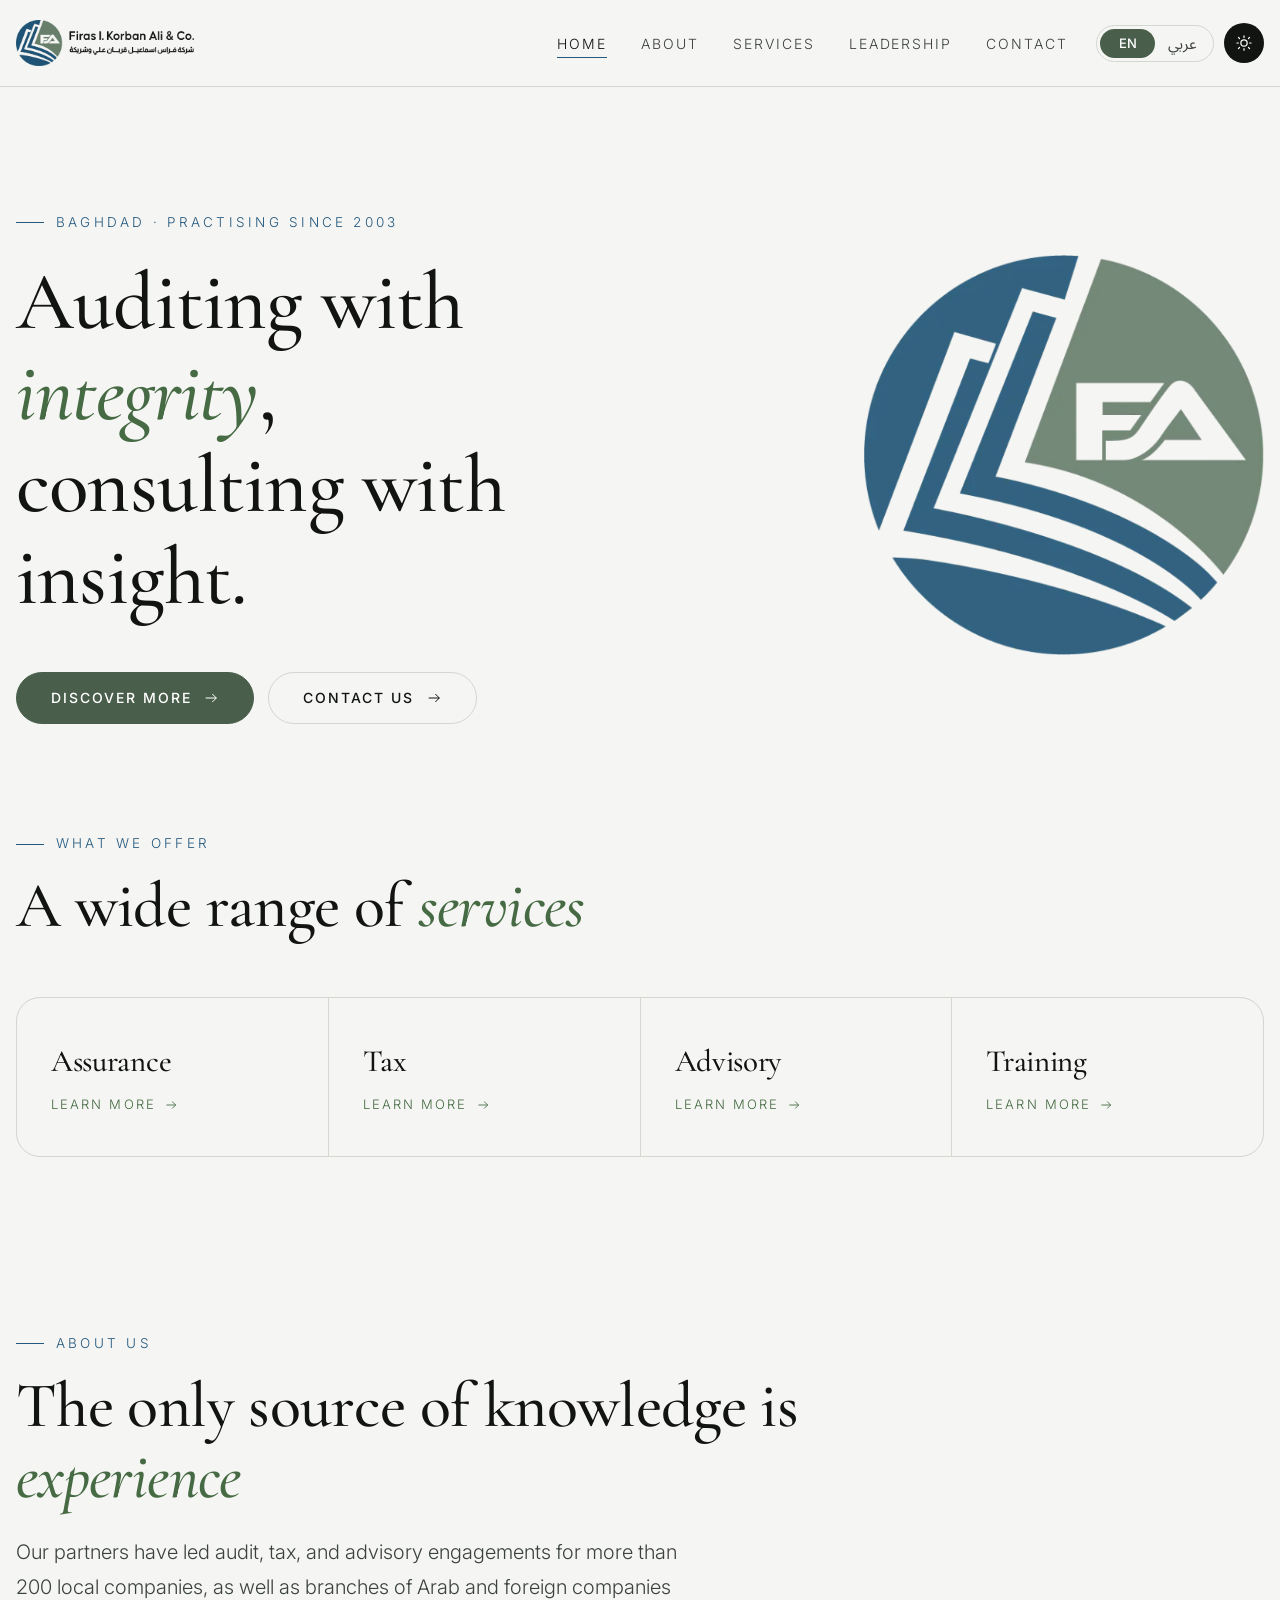
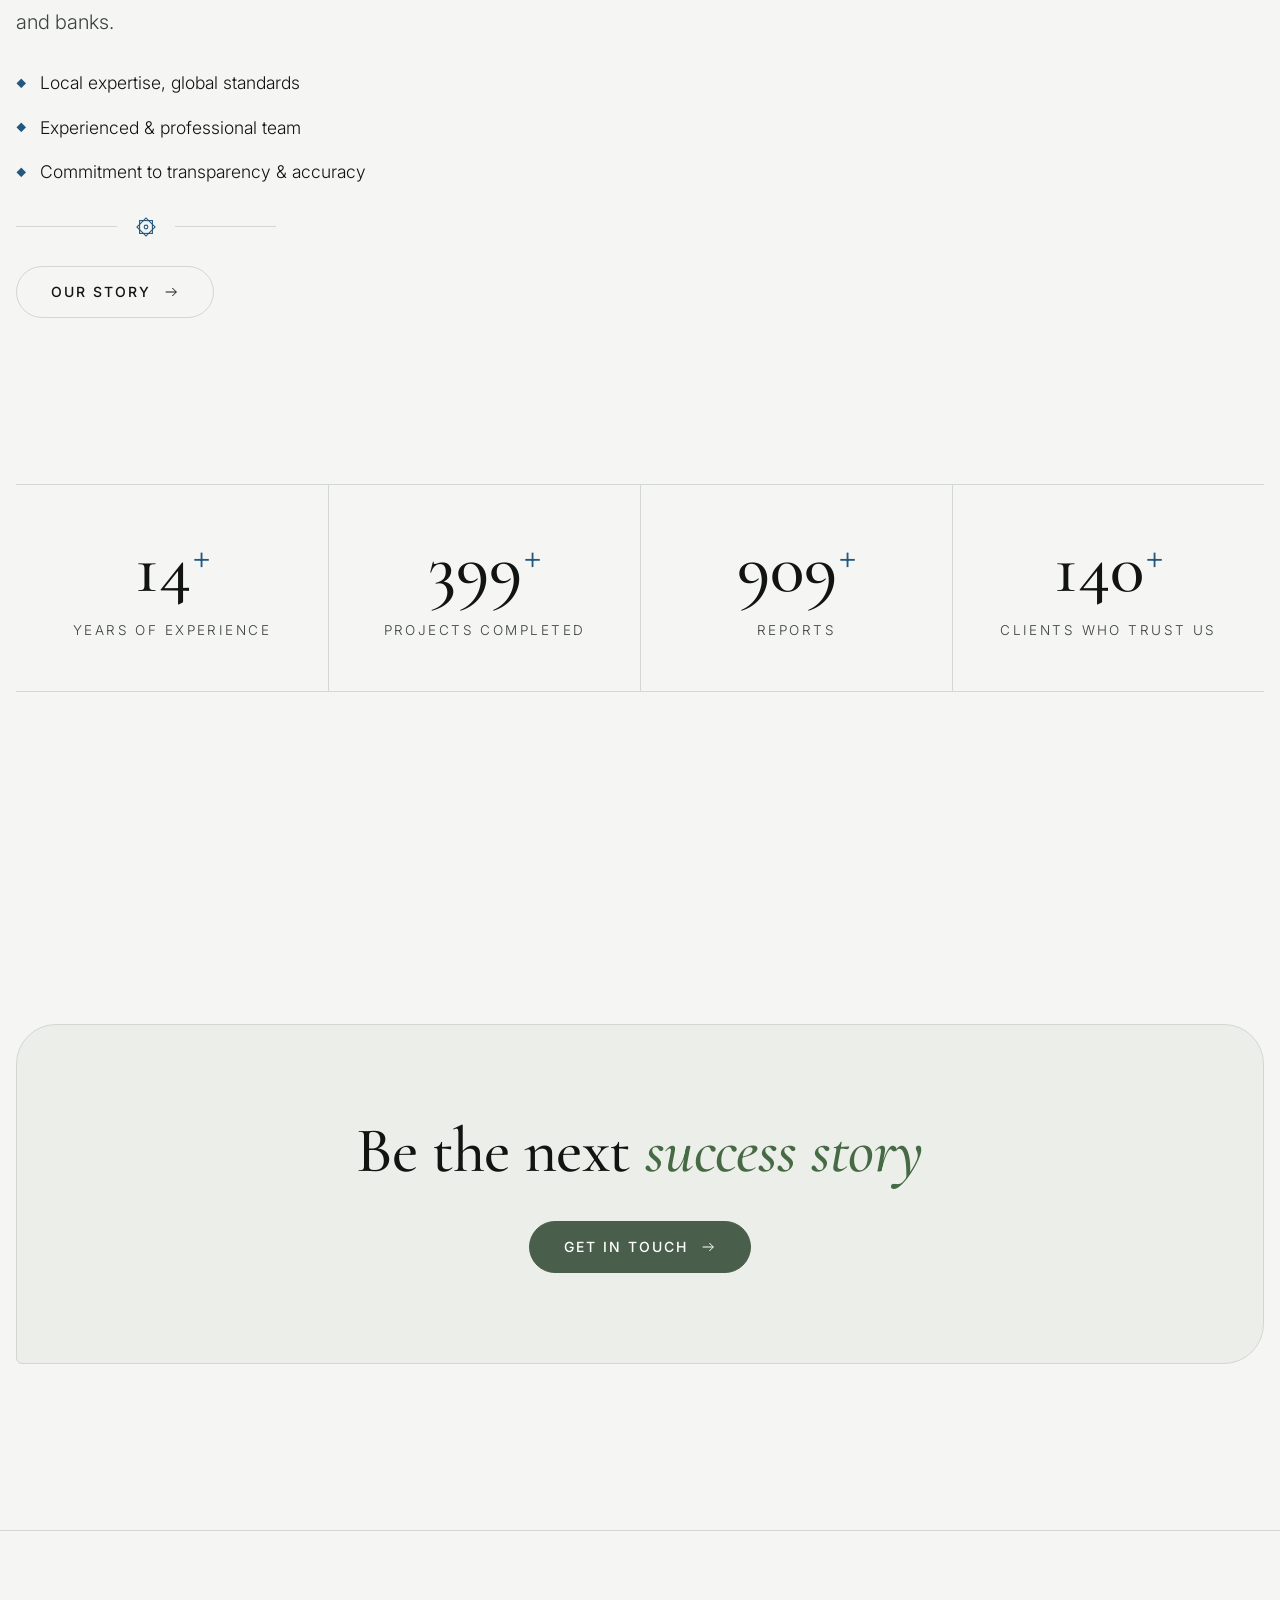
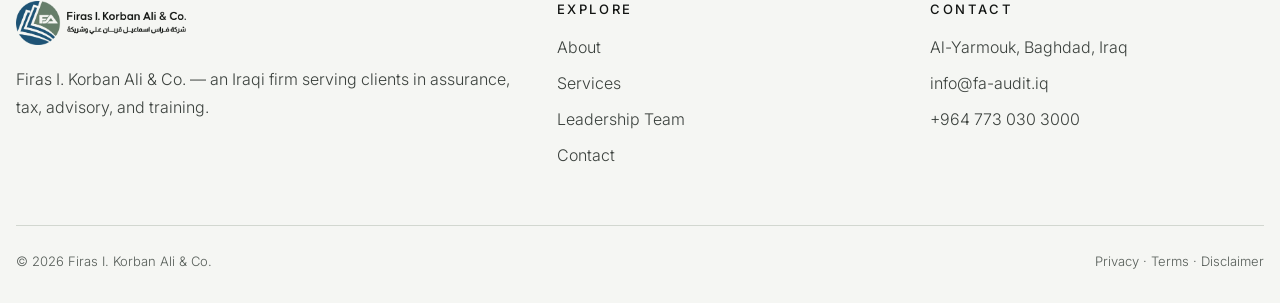
==== commit 389b1d38: "Add files via upload" ====
--- a/index.html
+++ b/index.html
@@ -15,15 +15,16 @@
 <meta name="twitter:card" content="summary">
 <link rel="icon" href="assets/logo-mark.png">
 <link rel="stylesheet" href="style.css">
-<script>try{var l=localStorage.getItem('lang');if(l==='ar'){document.documentElement.lang='ar';document.documentElement.dir='rtl'}}catch(e){}</script>
+<script>try{var l=localStorage.getItem('lang');if(l==='ar'){document.documentElement.lang='ar';document.documentElement.dir='rtl'}var t=localStorage.getItem('theme');if(t==='light'||t==='dark')document.documentElement.dataset.theme=t}catch(e){}</script>
 </head>
 <body>
 <header class="nav"><div class="wrap">
-  <a class="brand" href="index.html"><img src="assets/logo-full.webp" alt="FA-Audit — Firas I. Korban Ali &amp; Co."></a>
+  <a class="brand" href="index.html"><img class="logo-dark" src="assets/logo-full.webp" alt="FA-Audit — Firas I. Korban Ali &amp; Co."><img class="logo-light" src="assets/logo-full-light.webp" alt="FA-Audit — Firas I. Korban Ali &amp; Co."></a>
   <nav><ul><li><a href="index.html" class=active data-i18n="nav.home">Home</a></li><li><a href="about.html" data-i18n="nav.about">About</a></li><li><a href="services.html" data-i18n="nav.services">Services</a></li><li><a href="team.html" data-i18n="nav.team">Leadership</a></li><li><a href="contact.html" data-i18n="nav.contact">Contact</a></li></ul></nav>
   <div class="lang" role="group" aria-label="Language">
     <button data-lang="en" lang="en">EN</button><button data-lang="ar" lang="ar">عربي</button>
   </div>
+  <button class="theme-toggle" aria-label="Switch colour theme"><svg class="moon" viewBox="0 0 24 24" fill="none" stroke="currentColor" stroke-width="1.6" stroke-linecap="round" stroke-linejoin="round"><path d="M20.5 14.2A8.5 8.5 0 1 1 9.8 3.5a6.8 6.8 0 0 0 10.7 10.7Z"/></svg><svg class="sun" viewBox="0 0 24 24" fill="none" stroke="currentColor" stroke-width="1.6" stroke-linecap="round"><circle cx="12" cy="12" r="4.2"/><path d="M12 2.5v2M12 19.5v2M4.6 4.6 6 6M18 18l1.4 1.4M2.5 12h2M19.5 12h2M4.6 19.4 6 18M18 6l1.4-1.4"/></svg></button>
   <button class="burger" aria-label="Menu"><span></span><span></span></button>
 </div></header>
 <main>
@@ -34,7 +35,6 @@
     <div class="reveal">
       <span class="eyebrow" data-i18n="hero.eyebrow">Baghdad · Practising since 2003</span>
       <h1 data-i18n="hero.title">Auditing with <em>integrity</em>,<br>consulting with insight.</h1>
-      <div class="tags"><span data-i18n="tag.assurance">Assurance</span><span data-i18n="tag.tax">Tax</span><span data-i18n="tag.advisory">Advisory</span><span data-i18n="tag.training">Training</span></div>
       <div class="actions">
         <a class="btn" href="about.html"><span data-i18n="btn.discover">Discover more</span> <svg viewBox="0 0 24 24" fill="none" stroke="currentColor" stroke-width="1.5"><path d="M4 12h16M14 6l6 6-6 6"/></svg></a>
         <a class="btn ghost" href="contact.html"><span data-i18n="btn.contact">Contact us</span> <svg viewBox="0 0 24 24" fill="none" stroke="currentColor" stroke-width="1.5"><path d="M4 12h16M14 6l6 6-6 6"/></svg></a>
@@ -46,15 +46,7 @@
 <section style="padding-top:0"><div class="wrap">
   <div class="reveal"><span class="eyebrow" data-i18n="offer.eyebrow">What we offer</span>
   <h2 data-i18n="offer.title">A wide range of <em>services</em></h2></div>
-  <div class="services reveal"><a class="service" href="services.html">
-  <span class="num">01</span><h3 data-i18n="s1.name">Assurance</h3>
-  <p data-i18n="s1.desc">Enhances the reliability and accuracy of financial information, helping clients improve and streamline their financial reporting.</p><span class="more"><span data-i18n="learn.more">Learn more</span> <svg viewBox="0 0 24 24" fill="none" stroke="currentColor" stroke-width="1.5"><path d="M4 12h16M14 6l6 6-6 6"/></svg></span></a><a class="service" href="services.html">
-  <span class="num">02</span><h3 data-i18n="s2.name">Tax</h3>
-  <p data-i18n="s2.desc">A highly experienced team specializing in corporate income tax, personal income tax, social security, and tax clearance.</p><span class="more"><span data-i18n="learn.more">Learn more</span> <svg viewBox="0 0 24 24" fill="none" stroke="currentColor" stroke-width="1.5"><path d="M4 12h16M14 6l6 6-6 6"/></svg></span></a><a class="service" href="services.html">
-  <span class="num">03</span><h3 data-i18n="s3.name">Advisory</h3>
-  <p data-i18n="s3.desc">Minimizing business risk through feasibility studies and internal audit services that support informed decision-making.</p><span class="more"><span data-i18n="learn.more">Learn more</span> <svg viewBox="0 0 24 24" fill="none" stroke="currentColor" stroke-width="1.5"><path d="M4 12h16M14 6l6 6-6 6"/></svg></span></a><a class="service" href="services.html">
-  <span class="num">04</span><h3 data-i18n="s4.name">Training</h3>
-  <p data-i18n="s4.desc">Programs that develop teams and organizations, led by qualified and experienced professionals.</p><span class="more"><span data-i18n="learn.more">Learn more</span> <svg viewBox="0 0 24 24" fill="none" stroke="currentColor" stroke-width="1.5"><path d="M4 12h16M14 6l6 6-6 6"/></svg></span></a></div>
+  <div class="services reveal"><a class="service" href="services.html"><h3 data-i18n="s1.name">Assurance</h3><span class="more"><span data-i18n="learn.more">Learn more</span> <svg viewBox="0 0 24 24" fill="none" stroke="currentColor" stroke-width="1.5"><path d="M4 12h16M14 6l6 6-6 6"/></svg></span></a><a class="service" href="services.html"><h3 data-i18n="s2.name">Tax</h3><span class="more"><span data-i18n="learn.more">Learn more</span> <svg viewBox="0 0 24 24" fill="none" stroke="currentColor" stroke-width="1.5"><path d="M4 12h16M14 6l6 6-6 6"/></svg></span></a><a class="service" href="services.html"><h3 data-i18n="s3.name">Advisory</h3><span class="more"><span data-i18n="learn.more">Learn more</span> <svg viewBox="0 0 24 24" fill="none" stroke="currentColor" stroke-width="1.5"><path d="M4 12h16M14 6l6 6-6 6"/></svg></span></a><a class="service" href="services.html"><h3 data-i18n="s4.name">Training</h3><span class="more"><span data-i18n="learn.more">Learn more</span> <svg viewBox="0 0 24 24" fill="none" stroke="currentColor" stroke-width="1.5"><path d="M4 12h16M14 6l6 6-6 6"/></svg></span></a></div>
 </div></section>
 
 <section style="padding-top:0"><div class="wrap narrow">
@@ -75,9 +67,7 @@
   <div class="stat"><b data-count="200">0</b><span data-i18n="stat4">Clients who trust us</span></div>
 </div></div></section>
 <section class="cta"><div class="wrap reveal">
-  <span class="eyebrow" data-i18n="cta.eyebrow">Let’s get started</span>
   <h2 data-i18n="cta.title">Be the next <em>success story</em></h2>
-  <p data-i18n="cta.text">Tailored audit and tax solutions for businesses of every size — guidance you can build on.</p>
   <a class="btn" href="contact.html"><span data-i18n="btn.touch">Get in touch</span> <svg viewBox="0 0 24 24" fill="none" stroke="currentColor" stroke-width="1.5"><path d="M4 12h16M14 6l6 6-6 6"/></svg></a>
 </div></section>
 
@@ -85,7 +75,7 @@
 <footer><div class="wrap">
   <div class="cols">
     <div>
-      <img src="assets/logo-full.webp" alt="FA-Audit">
+      <img class="logo-dark" src="assets/logo-full.webp" alt="FA-Audit"><img class="logo-light" src="assets/logo-full-light.webp" alt="FA-Audit">
       <p data-i18n="footer.about">Firas I. Korban Ali &amp; Co. — an Iraqi firm serving clients in assurance, tax, advisory, and training.</p>
     </div>
     <div><h4 data-i18n="footer.explore">Explore</h4><ul>
--- a/style.css
+++ b/style.css
@@ -1,317 +1,421 @@
-@import url('https://fonts.googleapis.com/css2?family=Cormorant+Garamond:ital,wght@0,400;0,500;0,600;1,400&family=Inter:wght@300;400;500&family=Amiri:wght@400;700&family=Noto+Naskh+Arabic:wght@400;500&display=swap');
-
-:root {
-  --bg: #121412;
-  --bg-2: #181b18;
-  --card: #1c201d;
-  --line: #2c322d;
-  --ink: #ffffff;
-  --ink-2: #b4b8b5;
-  --muted: #8d918f;
-  --navy: #2a5a7c;
-  --navy-2: #3a7099;
-  --sage: #6b7f69;
-  --sage-2: #8a9e86;
-  --accent: #6f9fc0;
-  --serif: 'Cormorant Garamond', Georgia, serif;
-  --sans: 'Inter', system-ui, sans-serif;
-  --ar: 'Amiri', serif;
-  --ar-sans: 'Noto Naskh Arabic', 'Amiri', serif;
-  --ease: cubic-bezier(.22, .61, .36, 1);
-}
-
-* { box-sizing: border-box; margin: 0; padding: 0; }
-html { scroll-behavior: smooth; }
-body {
-  background: var(--bg);
-  color: var(--ink);
-  font: 300 16px/1.75 var(--sans);
-  -webkit-font-smoothing: antialiased;
-  overflow-x: hidden;
-}
-img { max-width: 100%; display: block; }
-a { color: inherit; text-decoration: none; }
-.ar { font-family: var(--ar); direction: rtl; }
-
-.wrap { width: min(1160px, 100% - 32px); margin-inline: auto; }
-section { padding: clamp(72px, 10vw, 130px) 0; }
-
-/* ---------- Header ---------- */
-.nav {
-  position: sticky; top: 0; z-index: 50;
-  background: rgba(18, 20, 18, .88);
-  backdrop-filter: blur(10px);
-  border-bottom: 1px solid var(--line);
-}
-.nav .wrap { display: flex; align-items: center; height: 76px; }
-.brand img { height: 40px; width: auto; }
-.nav ul { display: flex; gap: 34px; list-style: none; }
-.nav ul a {
-  font-size: 13px; letter-spacing: .14em; text-transform: uppercase; color: var(--ink-2);
-  position: relative; padding: 6px 0; transition: color .3s var(--ease);
-}
-.nav ul a::after {
-  content: ''; position: absolute; left: 0; right: 0; bottom: 0; height: 1px;
-  background: var(--accent); transform: scaleX(0); transition: transform .4s var(--ease);
-}
-.nav ul a:hover, .nav ul a.active { color: var(--ink); }
-.nav ul a:hover::after, .nav ul a.active::after { transform: scaleX(1); }
-.burger { display: none; background: none; border: 0; color: var(--ink); cursor: pointer; padding: 8px; }
-.burger span { display: block; width: 24px; height: 1px; background: currentColor; margin: 6px 0; transition: .3s var(--ease); }
-
-@media (max-width: 860px) {
-  .burger { display: block; }
-  .nav ul {
-    position: fixed; inset: 76px 0 auto 0; flex-direction: column; gap: 0;
-    background: var(--bg); border-bottom: 1px solid var(--line);
-    max-height: 0; overflow: hidden; transition: max-height .5s var(--ease);
-  }
-  .nav ul a { display: block; padding: 18px 16px; border-top: 1px solid var(--line); }
-  .nav ul a::after { display: none; }
-  .nav.open ul { max-height: 420px; }
-  .nav.open .burger span:first-child { transform: translateY(3.5px) rotate(45deg); }
-  .nav.open .burger span:last-child { transform: translateY(-3.5px) rotate(-45deg); }
-}
-
-/* ---------- Type ---------- */
-.eyebrow {
-  display: inline-flex; align-items: center; gap: 12px;
-  font-size: 12px; letter-spacing: .24em; text-transform: uppercase; color: var(--accent);
-}
-.eyebrow::before { content: ''; width: 28px; height: 1px; background: currentColor; }
-h1, h2, h3 { font-family: var(--serif); font-weight: 500; line-height: 1.12; letter-spacing: -.01em; }
-h1 { font-size: clamp(44px, 7vw, 88px); }
-h2 { font-size: clamp(34px, 4.6vw, 56px); margin: 14px 0 20px; }
-h3 { font-size: 28px; }
-h2 em, h1 em { font-style: italic; color: var(--sage-2); }
-.lead { font-size: 18px; color: var(--ink-2); max-width: 620px; }
-p + p { margin-top: 1em; }
-.ar-sub { font-family: var(--ar); color: var(--muted); font-size: 22px; direction: rtl; }
-
-/* ---------- Ornament (Arabic eight-point star) ---------- */
-.ornament { display: flex; align-items: center; gap: 18px; color: var(--accent); margin: 28px 0; }
-.ornament::before, .ornament::after { content: ''; flex: 1; height: 1px; background: var(--line); }
-.ornament svg { width: 22px; height: 22px; }
-.ornament.short { max-width: 260px; }
-
-/* ---------- Buttons ---------- */
-.btn {
-  display: inline-flex; align-items: center; gap: 12px;
-  padding: 15px 30px; border: 1px solid var(--sage); border-radius: 999px;
-  background: var(--sage); color: #101210;
-  font: 500 13px/1 var(--sans); letter-spacing: .14em; text-transform: uppercase;
-  cursor: pointer; transition: background .35s var(--ease), border-color .35s var(--ease), color .35s var(--ease), transform .35s var(--ease);
-}
-.btn svg { width: 16px; transition: transform .35s var(--ease); }
-.btn.ghost { background: transparent; color: var(--ink); border-color: var(--line); }
-/* hover on pointer devices, :active covers taps on touch */
-@media (hover: hover) {
-  .btn:hover { background: var(--navy); border-color: var(--navy); color: var(--ink); }
-  .btn:hover svg { transform: translateX(4px); }
-  .btn.ghost:hover { background: var(--accent); border-color: var(--accent); color: #141410; }
-}
-.btn:active { background: var(--navy-2); border-color: var(--navy-2); color: var(--ink); transform: scale(.97); }
-.btn.ghost:active { background: var(--accent); border-color: var(--accent); color: #141410; }
-
-/* ---------- Hero ---------- */
-.hero { padding: clamp(60px, 9vw, 120px) 0 clamp(60px, 8vw, 100px); position: relative; overflow: hidden; }
-.hero .wrap > div { max-width: 640px; position: relative; }
-.hero-mark {
-  position: absolute; inset-inline-end: max(16px, calc((100vw - 1160px) / 2)); top: 50%; translate: 0 -50%;
-  width: min(460px, 70vw); opacity: .5; pointer-events: none;
-}
-.hero h1 { margin: 22px 0 6px; }
-.hero .ar-sub { margin-bottom: 28px; }
-.hero .tags { display: flex; flex-wrap: wrap; gap: 10px 22px; color: var(--ink-2); font-size: 14px; letter-spacing: .12em; text-transform: uppercase; margin-bottom: 40px; }
-.hero .tags span:not(:last-child)::after { content: '·'; margin-inline-start: 22px; color: var(--accent); }
-.hero .actions { display: flex; gap: 14px; flex-wrap: wrap; }
-
-.quote {
-  border: 1px solid var(--line); border-radius: 28px 28px 28px 4px;
-  padding: 44px 38px; background: var(--bg-2); position: relative;
-  transition: border-color .5s var(--ease), transform .5s var(--ease);
-}
-.quote:hover { border-color: var(--sage); transform: translateY(-4px); }
-.quote::before {
-  content: '“'; position: absolute; top: -8px; inset-inline-start: 28px;
-  font: 400 110px/1 var(--serif); color: var(--accent); opacity: .7;
-}
-.quote blockquote { font: italic 400 clamp(24px, 2.6vw, 31px)/1.35 var(--serif); margin-top: 24px; }
-.quote .ar { color: var(--ink-2); font-size: 20px; margin-top: 18px; }
-.quote cite { display: block; margin-top: 22px; font-style: normal; font-size: 13px; letter-spacing: .16em; text-transform: uppercase; color: var(--muted); }
-
-/* ---------- Page header (inner pages) ---------- */
-.page-head { padding: clamp(70px, 10vw, 120px) 0 clamp(40px, 6vw, 70px); border-bottom: 1px solid var(--line); }
-.page-head h1 { font-size: clamp(42px, 6vw, 72px); margin: 18px 0 6px; }
-
-/* ---------- Grids & cards ---------- */
-.wrap.narrow { max-width: 760px; }
-.split { display: grid; grid-template-columns: 1fr 1fr; gap: clamp(40px, 6vw, 90px); align-items: center; }
-.services { display: grid; grid-template-columns: repeat(4, 1fr); gap: 1px; background: var(--line); border: 1px solid var(--line); border-radius: 24px; overflow: hidden; margin-top: 56px; }
-.service {
-  background: var(--bg); padding: 40px 30px 36px; display: flex; flex-direction: column; gap: 14px;
-  transition: background .45s var(--ease);
-}
-.service .num { font: 400 15px var(--serif); color: var(--accent); letter-spacing: .1em; }
-.service .ar { color: var(--muted); font-size: 18px; text-align: left; direction: rtl; align-self: flex-start; }
-.service p { color: var(--ink-2); font-size: 15px; flex: 1; }
-.service .more { font-size: 12px; letter-spacing: .16em; text-transform: uppercase; color: var(--sage-2); display: flex; align-items: center; gap: 8px; }
-.service .more svg { width: 14px; transition: transform .4s var(--ease); }
-.service:hover, .service:active { background: var(--card); }
-.service:hover h3 { color: var(--sage-2); }
-.service:hover .more svg { transform: translateX(6px); }
-.service h3 { transition: color .4s var(--ease); }
-
-.stats { display: grid; grid-template-columns: repeat(4, 1fr); border-top: 1px solid var(--line); border-bottom: 1px solid var(--line); }
-.stat { padding: 48px 20px; text-align: center; transition: background .4s var(--ease); }
-.stat + .stat { border-inline-start: 1px solid var(--line); }
-.stat:hover { background: var(--bg-2); }
-.stat b { display: block; font: 500 clamp(44px, 5vw, 64px)/1 var(--serif); color: var(--ink); }
-.stat b::after { content: '+'; color: var(--accent); font-size: .6em; vertical-align: top; margin-left: 2px; }
-.stat span { display: block; margin-top: 12px; font-size: 12px; letter-spacing: .18em; text-transform: uppercase; color: var(--ink-2); }
-
-.ticks { list-style: none; margin-top: 28px; display: grid; gap: 14px; }
-.ticks li { display: flex; gap: 14px; align-items: center; color: var(--ink); }
-.ticks li::before { content: '◆'; color: var(--accent); font-size: 10px; }
-
-.photo { border-radius: 200px 200px 24px 24px; overflow: hidden; border: 1px solid var(--line); position: relative; }
-.photo img { width: 100%; height: 100%; object-fit: cover; filter: grayscale(.35) contrast(1.05) brightness(.85); transition: transform 1.2s var(--ease), filter .8s var(--ease); }
-.photo:hover img { transform: scale(1.04); filter: grayscale(0) contrast(1.05) brightness(.95); }
-.photo.wide { border-radius: 24px 24px 24px 120px; aspect-ratio: 4/3; }
-
-.pillars { display: grid; grid-template-columns: 1fr 1fr; gap: 20px; margin-top: 34px; }
-.pillar {
-  padding: 32px; border: 1px solid var(--line); border-radius: 20px; background: var(--bg-2);
-  transition: border-color .4s var(--ease), transform .4s var(--ease);
-}
-.pillar:hover { border-color: var(--navy-2); transform: translateY(-4px); }
-.pillar h3 { font-size: 24px; margin-bottom: 10px; }
-.pillar p { color: var(--ink-2); font-size: 15px; }
-
-/* Services page detail rows */
-.detail { display: grid; grid-template-columns: 120px 1fr 1fr; gap: 40px; padding: 56px 0; border-bottom: 1px solid var(--line); align-items: start; transition: padding .5s var(--ease); }
-.detail:hover { padding-inline-start: 14px; }
-.detail .num { font: 400 64px/1 var(--serif); color: var(--line); transition: color .5s var(--ease); }
-.detail:hover .num { color: var(--accent); }
-.detail h3 { font-size: 36px; }
-.detail .ar { color: var(--muted); font-size: 22px; margin-top: 6px; text-align: left; }
-.detail p { color: var(--ink-2); }
-
-/* Team */
-.team { display: grid; grid-template-columns: 1fr 1fr; gap: 28px; }
-.member {
-  border: 1px solid var(--line); border-radius: 24px; padding: 40px; background: var(--bg-2);
-  transition: border-color .4s var(--ease), background .4s var(--ease);
-}
-.member:hover { border-color: var(--sage); background: var(--card); }
-.member .initials {
-  width: 96px; height: 96px; border-radius: 50%; border: 1px solid var(--accent);
-  display: grid; place-items: center; font: 500 26px var(--serif); color: var(--accent); margin-bottom: 26px;
-  transition: background .4s var(--ease), color .4s var(--ease);
-}
-.member:hover .initials { background: var(--accent); color: var(--bg); }
-/* portrait covers the initials; if the file is missing the img removes itself and initials show */
-.member .initials { position: relative; overflow: hidden; }
-.member .initials img { position: absolute; inset: 0; width: 100%; height: 100%; object-fit: cover; }
-.member h3 { font-size: 30px; }
-.member .role { font-size: 12px; letter-spacing: .2em; text-transform: uppercase; color: var(--sage-2); margin: 8px 0 20px; }
-.member p { color: var(--ink-2); }
-
-/* Contact */
-.contact-list { display: grid; gap: 1px; background: var(--line); border: 1px solid var(--line); border-radius: 22px; overflow: hidden; }
-.contact-item { background: var(--bg); padding: 28px 30px; display: flex; justify-content: space-between; align-items: center; gap: 20px; transition: background .4s var(--ease); }
-.contact-item:hover { background: var(--card); }
-.contact-item small { display: block; font-size: 11px; letter-spacing: .2em; text-transform: uppercase; color: var(--muted); }
-.contact-item strong { font: 500 24px/1.3 var(--serif); }
-.contact-item .ar { color: var(--muted); font-size: 18px; }
-
-form { display: grid; gap: 18px; }
-label { font-size: 11px; letter-spacing: .2em; text-transform: uppercase; color: var(--muted); display: grid; gap: 8px; }
-input, textarea {
-  background: transparent; border: 0; border-bottom: 1px solid var(--line); color: var(--ink);
-  font: 300 17px var(--sans); padding: 10px 0; outline: none; transition: border-color .3s var(--ease);
-}
-input:focus, textarea:focus { border-color: var(--accent); }
-textarea { resize: vertical; min-height: 120px; }
-
-/* CTA */
-.cta { text-align: center; }
-.cta .wrap { border: 1px solid var(--line); border-radius: 40px 40px 40px 6px; padding: clamp(50px, 8vw, 90px) 24px; background: var(--bg-2); }
-.cta p { color: var(--ink-2); max-width: 560px; margin: 0 auto 34px; }
-
-/* Footer */
-footer { border-top: 1px solid var(--line); padding: 70px 0 30px; color: var(--ink-2); font-size: 14px; }
-footer .cols { display: grid; grid-template-columns: 1.5fr 1fr 1fr; gap: 40px; }
-footer img { height: 38px; width: auto; margin-bottom: 20px; }
-footer h4 { font: 500 12px var(--sans); letter-spacing: .2em; text-transform: uppercase; color: var(--ink); margin-bottom: 16px; }
-footer ul { list-style: none; display: grid; gap: 8px; }
-footer a { transition: color .3s var(--ease); }
-footer a:hover { color: var(--accent); }
-footer .base { display: flex; justify-content: space-between; flex-wrap: wrap; gap: 10px; margin-top: 56px; padding-top: 24px; border-top: 1px solid var(--line); font-size: 12px; color: var(--muted); }
-
-/* Legal page */
-.legal-updated { margin-top: 14px; font-size: 13px; color: var(--muted); }
-.legal-block { padding: 44px 0; border-bottom: 1px solid var(--line); }
-.legal-block:first-child { padding-top: 0; }
-.legal-block:last-child { border-bottom: 0; }
-.legal-block h2 { font-size: clamp(28px, 3.4vw, 38px); margin: 0 0 18px; }
-.legal-block p { color: var(--ink-2); }
-.legal-block strong { color: var(--ink); font-weight: 500; }
-.form-note { font-size: 13px; color: var(--muted); }
-footer .base a { color: var(--muted); }
-
-/* Language switcher */
-.lang { display: flex; border: 1px solid var(--line); border-radius: 999px; padding: 3px; margin-inline-start: 28px; }
-.lang button {
-  background: none; border: 0; color: var(--ink-2); cursor: pointer; border-radius: 999px;
-  padding: 6px 12px; font: 500 12px/1 var(--sans); letter-spacing: 0;
-  transition: background .3s var(--ease), color .3s var(--ease);
-}
-.lang button[lang="ar"] { font: 400 14px/1 var(--ar-sans); letter-spacing: 0; }
-.lang button[aria-pressed="true"] { background: var(--sage); color: #101210; }
-@media (hover: hover) { .lang button:hover { background: var(--navy); color: var(--ink); } }
-.lang button:active { background: var(--navy-2); color: var(--ink); }
-.nav nav { margin-inline-start: auto; }
-@media (max-width: 860px) {
-  .lang { margin-inline-start: auto; margin-inline-end: 6px; }
-  .lang button { padding: 6px 9px; }
-}
-
-/* RTL (Arabic) */
-[dir="rtl"] body { font-family: var(--ar-sans); font-size: 17px; line-height: 1.9; }
-[dir="rtl"] h1, [dir="rtl"] h2, [dir="rtl"] h3, [dir="rtl"] blockquote, [dir="rtl"] .stat b, [dir="rtl"] .contact-item strong { font-family: var(--ar); line-height: 1.45; }
-[dir="rtl"] em { font-style: normal; }
-[dir="rtl"] * { letter-spacing: 0 !important; }
-/* header keeps one fixed layout in every language; only the link order inside reads RTL */
-[dir="rtl"] .nav .wrap { direction: ltr; }
-[dir="rtl"] .nav ul { direction: rtl; }
-[dir="rtl"] .btn svg, [dir="rtl"] .more svg { scale: -1 1; }
-[dir="rtl"] .quote { border-radius: 28px 28px 4px 28px; }
-[dir="rtl"] .quote::before { content: '”'; }
-
-/* Reveal */
-.reveal { opacity: 0; transform: translateY(24px); transition: opacity 1s var(--ease), transform 1s var(--ease); }
-.reveal.in { opacity: 1; transform: none; }
-@media (prefers-reduced-motion: reduce) {
-  * { transition: none !important; scroll-behavior: auto; }
-  .reveal { opacity: 1; transform: none; }
-}
-
-/* Responsive */
-@media (max-width: 980px) {
-  .split { grid-template-columns: 1fr; }
-  .services { grid-template-columns: 1fr 1fr; }
-  .stats { grid-template-columns: 1fr 1fr; }
-  .stat:nth-child(3) { border-inline-start: 0; }
-  .stat:nth-child(n+3) { border-top: 1px solid var(--line); }
-  .detail { grid-template-columns: 1fr; gap: 14px; }
-  .team, .pillars { grid-template-columns: 1fr; }
-  footer .cols { grid-template-columns: 1fr 1fr; }
-}
-@media (max-width: 560px) {
-  .hero-mark { opacity: .15; }
-  .services { grid-template-columns: 1fr; }
-  footer .cols { grid-template-columns: 1fr; }
-  .quote { padding: 40px 26px; }
-  .contact-item { flex-direction: column; align-items: flex-start; }
-}
+@import url('https://fonts.googleapis.com/css2?family=Cormorant+Garamond:ital,wght@0,400;0,500;0,600;1,400&family=Inter:wght@300;400;500&family=Noto+Sans+Arabic:wght@400;500;700&display=swap');
+
+:root {
+  --bg: #121412;
+  --bg-2: #181b18;
+  --card: #1c201d;
+  --line: #2c322d;
+  --ink: #ffffff;
+  --ink-2: #b4b8b5;
+  --muted: #8d918f;
+  --navy: #2a5a7c;
+  --navy-2: #3a7099;
+  --sage: #738870;
+  --sage-2: #8a9e86;
+  --accent: #6f9fc0;
+  --on-sage: #101210;
+  --on-accent: #141410;
+  --on-navy: #ffffff;
+  --nav-bg: rgba(18, 20, 18, .88);
+  --toggle-bg: #ffffff;
+  --toggle-fg: #121412;
+  --toggle-hover: #3a7099;
+  --toggle-hover-fg: #ffffff;
+  color-scheme: dark;
+  --serif: 'Cormorant Garamond', Georgia, serif;
+  --sans: 'Inter', system-ui, sans-serif;
+  --ar: Arial, 'Noto Sans Arabic', sans-serif;
+  --ar-sans: var(--ar);
+  --ease: cubic-bezier(.22, .61, .36, 1);
+}
+/* light theme: follows the device unless the visitor picked one with the switch (html[data-theme]) */
+@media (prefers-color-scheme: light) {
+  :root:not([data-theme="dark"]) {
+    --bg: #f5f6f3;
+    --bg-2: #eceee9;
+    --card: #e4e8e2;
+    --line: #d2d7d0;
+    --ink: #121412;
+    --ink-2: #3b413d;
+    --muted: #565d58;
+    --navy: #24506f;
+    --navy-2: #1c4360;
+    --sage: #4a5f4b;
+    --sage-2: #466a43;
+    --accent: #25587f;
+    --on-sage: #ffffff;
+    --on-accent: #ffffff;
+    --on-navy: #ffffff;
+    --nav-bg: rgba(245, 246, 243, .9);
+    --toggle-bg: #121412;
+    --toggle-fg: #ffffff;
+    --toggle-hover: #4a5f4b;
+    --toggle-hover-fg: #ffffff;
+    color-scheme: light;
+  }
+}
+:root[data-theme="light"] {
+  --bg: #f5f6f3;
+  --bg-2: #eceee9;
+  --card: #e4e8e2;
+  --line: #d2d7d0;
+  --ink: #121412;
+  --ink-2: #3b413d;
+  --muted: #565d58;
+  --navy: #24506f;
+  --navy-2: #1c4360;
+  --sage: #4a5f4b;
+  --sage-2: #466a43;
+  --accent: #25587f;
+  --on-sage: #ffffff;
+  --on-accent: #ffffff;
+  --on-navy: #ffffff;
+  --nav-bg: rgba(245, 246, 243, .9);
+  --toggle-bg: #121412;
+  --toggle-fg: #ffffff;
+  --toggle-hover: #4a5f4b;
+  --toggle-hover-fg: #ffffff;
+  color-scheme: light;
+}
+
+* { box-sizing: border-box; margin: 0; padding: 0; }
+html { scroll-behavior: smooth; }
+body {
+  background: var(--bg);
+  color: var(--ink);
+  font: 300 17.5px/1.75 var(--sans);
+  -webkit-font-smoothing: antialiased;
+  overflow-x: hidden;
+}
+img { max-width: 100%; display: block; }
+a { color: inherit; text-decoration: none; }
+.ar { font-family: var(--ar); direction: rtl; }
+
+.wrap { width: min(1260px, 100% - 32px); margin-inline: auto; }
+section { padding: clamp(100px, 13vw, 180px) 0; }
+
+/* ---------- Header ---------- */
+.nav {
+  position: sticky; top: 0; z-index: 50;
+  background: var(--nav-bg);
+  backdrop-filter: blur(10px);
+  border-bottom: 1px solid var(--line);
+}
+.nav .wrap { display: flex; align-items: center; height: 86px; }
+.brand img { height: 46px; width: auto; }
+.nav ul { display: flex; gap: 34px; list-style: none; }
+.nav ul a {
+  font-size: 14px; letter-spacing: .14em; text-transform: uppercase; color: var(--ink-2);
+  position: relative; padding: 6px 0; transition: color .3s var(--ease);
+}
+.nav ul a::after {
+  content: ''; position: absolute; left: 0; right: 0; bottom: 0; height: 1px;
+  background: var(--accent); transform: scaleX(0); transition: transform .4s var(--ease);
+}
+.nav ul a:hover, .nav ul a.active { color: var(--ink); }
+.nav ul a:hover::after, .nav ul a.active::after { transform: scaleX(1); }
+.burger { display: none; background: none; border: 0; color: var(--ink); cursor: pointer; padding: 8px; }
+.burger span { display: block; width: 24px; height: 1px; background: currentColor; margin: 6px 0; transition: .3s var(--ease); }
+
+@media (max-width: 860px) {
+  .burger { display: block; }
+  .nav ul {
+    position: fixed; inset: 86px 0 auto 0; flex-direction: column; gap: 0;
+    background: var(--bg); border-bottom: 1px solid var(--line);
+    max-height: 0; overflow: hidden; transition: max-height .5s var(--ease);
+  }
+  .nav ul a { display: block; padding: 18px 16px; border-top: 1px solid var(--line); }
+  .nav ul a::after { display: none; }
+  .nav.open ul { max-height: 420px; }
+  .nav.open .burger span:first-child { transform: translateY(3.5px) rotate(45deg); }
+  .nav.open .burger span:last-child { transform: translateY(-3.5px) rotate(-45deg); }
+}
+
+/* ---------- Type ---------- */
+.eyebrow {
+  display: inline-flex; align-items: center; gap: 12px;
+  font-size: 13.5px; letter-spacing: .24em; text-transform: uppercase; color: var(--accent);
+}
+.eyebrow::before { content: ''; width: 28px; height: 1px; background: currentColor; }
+h1, h2, h3 { font-family: var(--serif); font-weight: 500; line-height: 1.12; letter-spacing: -.01em; }
+h1 { font-size: clamp(42px, 6.4vw, 84px); }
+h2 { font-size: clamp(36px, 5vw, 64px); margin: 14px 0 22px; }
+h3 { font-size: 31px; }
+h2 em, h1 em { font-style: italic; color: var(--sage-2); }
+.lead { font-size: 20px; color: var(--ink-2); max-width: 680px; }
+p + p { margin-top: 1em; }
+.ar-sub { font-family: var(--ar); color: var(--muted); font-size: 22px; direction: rtl; }
+
+/* ---------- Ornament (Arabic eight-point star) ---------- */
+.ornament { display: flex; align-items: center; gap: 18px; color: var(--accent); margin: 28px 0; }
+.ornament::before, .ornament::after { content: ''; flex: 1; height: 1px; background: var(--line); }
+.ornament svg { width: 22px; height: 22px; }
+.ornament.short { max-width: 260px; }
+
+/* ---------- Buttons ---------- */
+.btn {
+  display: inline-flex; align-items: center; gap: 12px;
+  padding: 17px 34px; border: 1px solid var(--sage); border-radius: 999px;
+  background: var(--sage); color: var(--on-sage);
+  font: 500 14px/1 var(--sans); letter-spacing: .14em; text-transform: uppercase;
+  cursor: pointer; transition: background .35s var(--ease), border-color .35s var(--ease), color .35s var(--ease), transform .35s var(--ease);
+}
+.btn svg { width: 16px; transition: transform .35s var(--ease); }
+.btn.ghost { background: transparent; color: var(--ink); border-color: var(--line); }
+/* hover on pointer devices, :active covers taps on touch */
+@media (hover: hover) {
+  .btn:hover { background: var(--navy); border-color: var(--navy); color: var(--on-navy); }
+  .btn:hover svg { transform: translateX(4px); }
+  .btn.ghost:hover { background: var(--accent); border-color: var(--accent); color: var(--on-accent); }
+}
+.btn:active { background: var(--navy-2); border-color: var(--navy-2); color: var(--on-navy); transform: scale(.97); }
+.btn.ghost:active { background: var(--accent); border-color: var(--accent); color: var(--on-accent); }
+
+/* ---------- Hero ---------- */
+.hero { padding: clamp(60px, 9vw, 120px) 0 clamp(60px, 8vw, 100px); position: relative; overflow: hidden; }
+.hero .wrap > div { max-width: 720px; position: relative; }
+.hero-mark {
+  position: absolute; inset-inline-end: max(16px, calc((100vw - 1260px) / 2)); top: 50%; translate: 0 -50%;
+  width: min(400px, 60vw); opacity: .5; pointer-events: none;
+}
+.hero h1 { margin: 22px 0 48px; }
+.hero .ar-sub { margin-bottom: 28px; }
+.hero .tags { display: flex; flex-wrap: wrap; gap: 10px 22px; color: var(--ink-2); font-size: 15px; letter-spacing: .12em; text-transform: uppercase; margin-bottom: 44px; }
+.hero .tags span:not(:last-child)::after { content: '·'; margin-inline-start: 22px; color: var(--accent); }
+.hero .actions { display: flex; gap: 14px; flex-wrap: wrap; }
+
+.quote {
+  border: 1px solid var(--line); border-radius: 28px 28px 28px 4px;
+  padding: 44px 38px; background: var(--bg-2); position: relative;
+  transition: border-color .5s var(--ease), transform .5s var(--ease);
+}
+.quote:hover { border-color: var(--sage); transform: translateY(-4px); }
+.quote::before {
+  content: '“'; position: absolute; top: -8px; inset-inline-start: 28px;
+  font: 400 110px/1 var(--serif); color: var(--accent); opacity: .7;
+}
+.quote blockquote { font: italic 400 clamp(24px, 2.6vw, 31px)/1.35 var(--serif); margin-top: 24px; }
+.quote .ar { color: var(--ink-2); font-size: 20px; margin-top: 18px; }
+.quote cite { display: block; margin-top: 22px; font-style: normal; font-size: 13px; letter-spacing: .16em; text-transform: uppercase; color: var(--muted); }
+
+/* ---------- Page header (inner pages) ---------- */
+.page-head { padding: clamp(70px, 10vw, 120px) 0 clamp(40px, 6vw, 70px); border-bottom: 1px solid var(--line); }
+.page-head h1 { font-size: clamp(44px, 6.4vw, 82px); margin: 18px 0 6px; }
+
+/* ---------- Grids & cards ---------- */
+/* narrow blocks keep the page's left edge (right edge in Arabic) so everything lines up on one grid */
+.wrap.narrow > * { max-width: 840px; }
+.split { display: grid; grid-template-columns: 1fr 1fr; gap: clamp(40px, 6vw, 90px); align-items: center; }
+.services { display: grid; grid-template-columns: repeat(4, 1fr); gap: 1px; background: var(--line); border: 1px solid var(--line); border-radius: 24px; overflow: hidden; margin-top: 56px; }
+.service {
+  background: var(--bg); padding: 46px 34px 40px; display: flex; flex-direction: column; gap: 14px;
+  transition: background .45s var(--ease);
+}
+.service .num { font: 400 17px var(--serif); color: var(--accent); letter-spacing: .1em; }
+.service .ar { color: var(--muted); font-size: 18px; text-align: left; direction: rtl; align-self: flex-start; }
+.service p { color: var(--ink-2); font-size: 16.5px; flex: 1; }
+.service .more { font-size: 13px; letter-spacing: .16em; text-transform: uppercase; color: var(--sage-2); display: flex; align-items: center; gap: 8px; }
+.service .more svg { width: 14px; transition: transform .4s var(--ease); }
+.service:hover, .service:active { background: var(--card); }
+.service:hover h3 { color: var(--sage-2); }
+.service:hover .more svg { transform: translateX(6px); }
+.service h3 { transition: color .4s var(--ease); }
+
+.stats { display: grid; grid-template-columns: repeat(4, 1fr); border-top: 1px solid var(--line); border-bottom: 1px solid var(--line); }
+.stat { padding: 48px 20px; text-align: center; transition: background .4s var(--ease); }
+.stat + .stat { border-inline-start: 1px solid var(--line); }
+.stat:hover { background: var(--bg-2); }
+.stat b { display: block; font: 500 clamp(48px, 5.6vw, 74px)/1 var(--serif); color: var(--ink); }
+.stat b::after { content: '+'; color: var(--accent); font-size: .6em; vertical-align: top; margin-left: 2px; }
+.stat span { display: block; margin-top: 14px; font-size: 13.5px; letter-spacing: .18em; text-transform: uppercase; color: var(--ink-2); }
+
+.ticks { list-style: none; margin-top: 28px; display: grid; gap: 14px; }
+.ticks li { display: flex; gap: 14px; align-items: center; color: var(--ink); }
+.ticks li::before { content: '◆'; color: var(--accent); font-size: 10px; }
+
+.photo { border-radius: 200px 200px 24px 24px; overflow: hidden; border: 1px solid var(--line); position: relative; }
+.photo img { width: 100%; height: 100%; object-fit: cover; filter: grayscale(.35) contrast(1.05) brightness(.85); transition: transform 1.2s var(--ease), filter .8s var(--ease); }
+.photo:hover img { transform: scale(1.04); filter: grayscale(0) contrast(1.05) brightness(.95); }
+.photo.wide { border-radius: 24px 24px 24px 120px; aspect-ratio: 4/3; }
+
+.pillars { display: grid; grid-template-columns: 1fr 1fr; gap: 20px; margin-top: 34px; }
+.pillar {
+  padding: 32px; border: 1px solid var(--line); border-radius: 20px; background: var(--bg-2);
+  transition: border-color .4s var(--ease), transform .4s var(--ease);
+}
+.pillar:hover { border-color: var(--navy-2); transform: translateY(-4px); }
+.pillar h3 { font-size: 27px; margin-bottom: 10px; }
+.pillar p { color: var(--ink-2); font-size: 16.5px; }
+
+/* Services page detail rows */
+.detail { display: grid; grid-template-columns: 1fr 1fr; gap: 40px; padding: 56px 0; border-bottom: 1px solid var(--line); align-items: start; transition: padding .5s var(--ease); }
+.detail:hover { padding-inline-start: 14px; }
+.detail .num { font: 400 72px/1 var(--serif); color: var(--muted); transition: color .5s var(--ease); }
+.detail:hover .num { color: var(--accent); }
+.detail h3 { font-size: 40px; }
+.detail .ar { color: var(--muted); font-size: 22px; margin-top: 6px; text-align: left; }
+.detail p { color: var(--ink-2); }
+
+/* Team */
+.team { display: grid; grid-template-columns: 1fr 1fr; gap: 28px; }
+.member {
+  border: 1px solid var(--line); border-radius: 24px; padding: 40px; background: var(--bg-2);
+  transition: border-color .4s var(--ease), background .4s var(--ease);
+}
+.member:hover { border-color: var(--sage); background: var(--card); }
+.member .initials {
+  width: 112px; height: 112px; border-radius: 50%; border: 1px solid var(--accent);
+  display: grid; place-items: center; font: 500 26px var(--serif); color: var(--accent); margin-bottom: 26px;
+  transition: background .4s var(--ease), color .4s var(--ease);
+}
+.member:hover .initials { background: var(--accent); color: var(--on-accent); }
+/* portrait covers the initials; if the file is missing the img removes itself and initials show */
+.member .initials { position: relative; overflow: hidden; }
+.member .initials img { position: absolute; inset: 0; width: 100%; height: 100%; object-fit: cover; }
+.member h3 { font-size: 34px; }
+.member .role { font-size: 13px; letter-spacing: .2em; text-transform: uppercase; color: var(--sage-2); margin: 8px 0 20px; }
+.member p { color: var(--ink-2); }
+
+/* Contact */
+.contact-list { display: grid; gap: 1px; background: var(--line); border: 1px solid var(--line); border-radius: 22px; overflow: hidden; }
+.contact-item { background: var(--bg); padding: 28px 30px; display: flex; justify-content: space-between; align-items: center; gap: 20px; transition: background .4s var(--ease); }
+.contact-item:hover { background: var(--card); }
+.contact-item small { display: block; font-size: 12px; letter-spacing: .2em; text-transform: uppercase; color: var(--muted); }
+.contact-item strong { font: 500 27px/1.3 var(--serif); }
+.contact-item .ar { color: var(--muted); font-size: 18px; }
+
+form { display: grid; gap: 18px; }
+label { font-size: 12px; letter-spacing: .2em; text-transform: uppercase; color: var(--muted); display: grid; gap: 8px; }
+input, textarea {
+  background: transparent; border: 0; border-bottom: 1px solid var(--line); color: var(--ink);
+  font: 300 18.5px var(--sans); padding: 12px 0; outline: none; transition: border-color .3s var(--ease);
+}
+input:focus, textarea:focus { border-color: var(--accent); }
+textarea { resize: vertical; min-height: 120px; }
+
+/* CTA */
+.cta { text-align: center; }
+.cta .wrap { border: 1px solid var(--line); border-radius: 40px 40px 40px 6px; padding: clamp(50px, 8vw, 90px) 24px; background: var(--bg-2); }
+.cta h2 { margin: 0 0 34px; }
+.mv .lead { max-width: none; }
+.mv .lead + .lead { margin-top: 1.2em; }
+.mv .ticks { margin-top: 36px; }
+
+/* Footer */
+footer { border-top: 1px solid var(--line); padding: 70px 0 30px; color: var(--ink-2); font-size: 16px; }
+footer .cols { display: grid; grid-template-columns: 1.5fr 1fr 1fr; gap: 40px; }
+footer img { height: 44px; width: auto; margin-bottom: 20px; }
+footer h4 { font: 500 13px var(--sans); letter-spacing: .2em; text-transform: uppercase; color: var(--ink); margin-bottom: 16px; }
+footer ul { list-style: none; display: grid; gap: 8px; }
+footer a { transition: color .3s var(--ease); }
+footer a:hover { color: var(--accent); }
+footer .base { display: flex; justify-content: space-between; flex-wrap: wrap; gap: 10px; margin-top: 56px; padding-top: 24px; border-top: 1px solid var(--line); font-size: 13px; color: var(--muted); }
+
+/* Legal page */
+.legal-updated { margin-top: 14px; font-size: 13px; color: var(--muted); }
+.legal-block { padding: 44px 0; border-bottom: 1px solid var(--line); }
+.legal-block:first-child { padding-top: 0; }
+.legal-block:last-child { border-bottom: 0; }
+.legal-block h2 { font-size: clamp(30px, 3.8vw, 42px); margin: 0 0 18px; }
+.legal-block p { color: var(--ink-2); }
+.legal-block strong { color: var(--ink); font-weight: 500; }
+.form-note { font-size: 14px; color: var(--muted); }
+footer .base a { color: var(--muted); }
+
+/* Language switcher */
+.lang { display: grid; grid-template-columns: 1fr 1fr; border: 1px solid var(--line); border-radius: 999px; padding: 3px; margin-inline-start: 28px; }
+.lang button {
+  background: none; border: 0; color: var(--ink-2); cursor: pointer; border-radius: 999px;
+  padding: 7px 13px; font: 500 13px/1 var(--sans); letter-spacing: 0; text-align: center; min-width: 50px;
+  transition: background .3s var(--ease), color .3s var(--ease);
+}
+.lang button[lang="ar"] { font: 400 15px/1 var(--ar-sans); letter-spacing: 0; }
+.lang button[aria-pressed="true"] { background: var(--sage); color: var(--on-sage); }
+@media (hover: hover) { .lang button:hover { background: var(--navy); color: var(--on-navy); } }
+.lang button:active { background: var(--navy-2); color: var(--on-navy); }
+.nav nav { margin-inline-start: auto; }
+@media (max-width: 860px) {
+  .lang { margin-inline-start: auto; }
+  .brand { margin-inline-end: 10px; }
+  .brand img { height: 38px; }
+  .lang button { padding: 6px 9px; min-width: 40px; }
+  .theme-toggle { margin-inline: 8px 4px; }
+}
+
+/* Theme switch */
+.theme-toggle {
+  width: 40px; height: 40px; margin-inline-start: 10px; padding: 0; border-radius: 50%;
+  border: 0; background: var(--toggle-bg); color: var(--toggle-fg); cursor: pointer;
+  display: grid; place-items: center; transition: background .3s var(--ease), color .3s var(--ease);
+}
+/* block-level icons in a single grid cell: no baseline gap, so they sit dead centre */
+.theme-toggle svg { display: block; grid-area: 1 / 1; width: 18px; height: 18px; }
+@media (hover: hover) { .theme-toggle:hover { background: var(--toggle-hover); color: var(--toggle-hover-fg); } }
+.theme-toggle:active { background: var(--toggle-hover); color: var(--toggle-hover-fg); }
+/* show the moon in light mode (switch to dark) and the sun in dark mode */
+.theme-toggle .sun, .logo-light { display: none; }
+@media (prefers-color-scheme: light) {
+  :root:not([data-theme="dark"]) .theme-toggle .sun, :root:not([data-theme="dark"]) .logo-light { display: block; }
+  :root:not([data-theme="dark"]) .theme-toggle .moon, :root:not([data-theme="dark"]) .logo-dark { display: none; }
+}
+:root[data-theme="light"] .theme-toggle .sun, :root[data-theme="light"] .logo-light { display: block; }
+:root[data-theme="light"] .theme-toggle .moon, :root[data-theme="light"] .logo-dark { display: none; }
+
+/* homepage logo is stronger in light mode; phones keep the faint version so the headline stays readable */
+@media (min-width: 561px) {
+  :root[data-theme="light"] .hero-mark { opacity: .9; }
+}
+@media (min-width: 561px) and (prefers-color-scheme: light) {
+  :root:not([data-theme="dark"]) .hero-mark { opacity: .9; }
+}
+
+/* RTL (Arabic) */
+[dir="rtl"] body { font-family: var(--ar-sans); font-size: 18.5px; line-height: 1.9; }
+[dir="rtl"] h1, [dir="rtl"] h2, [dir="rtl"] h3, [dir="rtl"] blockquote, [dir="rtl"] .stat b, [dir="rtl"] .contact-item strong { font-family: var(--ar); line-height: 1.45; }
+[dir="rtl"] em { font-family: var(--ar); font-style: normal; }
+[dir="rtl"] * { letter-spacing: 0 !important; }
+/* Arabic letters read smaller than Latin at the same size, so small labels get one step up */
+[dir="rtl"] .nav ul a { font-size: 16px; }
+[dir="rtl"] .eyebrow { font-size: 15.5px; }
+[dir="rtl"] .hero .tags { font-size: 17px; }
+[dir="rtl"] .btn { font-size: 16px; }
+[dir="rtl"] .service .more, [dir="rtl"] .member .role { font-size: 15px; }
+[dir="rtl"] .stat span { font-size: 15.5px; }
+[dir="rtl"] .contact-item small, [dir="rtl"] label { font-size: 14.5px; }
+[dir="rtl"] .form-note, [dir="rtl"] .legal-updated { font-size: 15.5px; }
+[dir="rtl"] footer { font-size: 16.5px; }
+[dir="rtl"] footer h4 { font-size: 15px; }
+[dir="rtl"] footer .base { font-size: 14.5px; }
+/* header keeps one fixed layout in every language; only the link order inside reads RTL */
+[dir="rtl"] .nav .wrap { direction: ltr; }
+[dir="rtl"] .nav ul { direction: rtl; }
+[dir="rtl"] .btn svg, [dir="rtl"] .more svg { scale: -1 1; }
+[dir="rtl"] .quote { border-radius: 28px 28px 4px 28px; }
+[dir="rtl"] .quote::before { content: '”'; }
+
+/* Reveal */
+.reveal { opacity: 0; transform: translateY(24px); transition: opacity 1s var(--ease), transform 1s var(--ease); }
+.reveal.in { opacity: 1; transform: none; }
+@media (prefers-reduced-motion: reduce) {
+  * { transition: none !important; scroll-behavior: auto; }
+  .reveal { opacity: 1; transform: none; }
+}
+
+/* Responsive */
+@media (max-width: 980px) {
+  .split { grid-template-columns: 1fr; }
+  .services { grid-template-columns: 1fr 1fr; }
+  .stats { grid-template-columns: 1fr 1fr; }
+  .stat:nth-child(3) { border-inline-start: 0; }
+  .stat:nth-child(n+3) { border-top: 1px solid var(--line); }
+  .detail { grid-template-columns: 1fr; gap: 14px; }
+  .team, .pillars { grid-template-columns: 1fr; }
+  footer .cols { grid-template-columns: 1fr 1fr; }
+}
+@media (max-width: 560px) {
+  .hero-mark { opacity: .15; }
+  .services { grid-template-columns: 1fr; }
+  footer .cols { grid-template-columns: 1fr; }
+  .quote { padding: 40px 26px; }
+  .contact-item { flex-direction: column; align-items: flex-start; }
+}
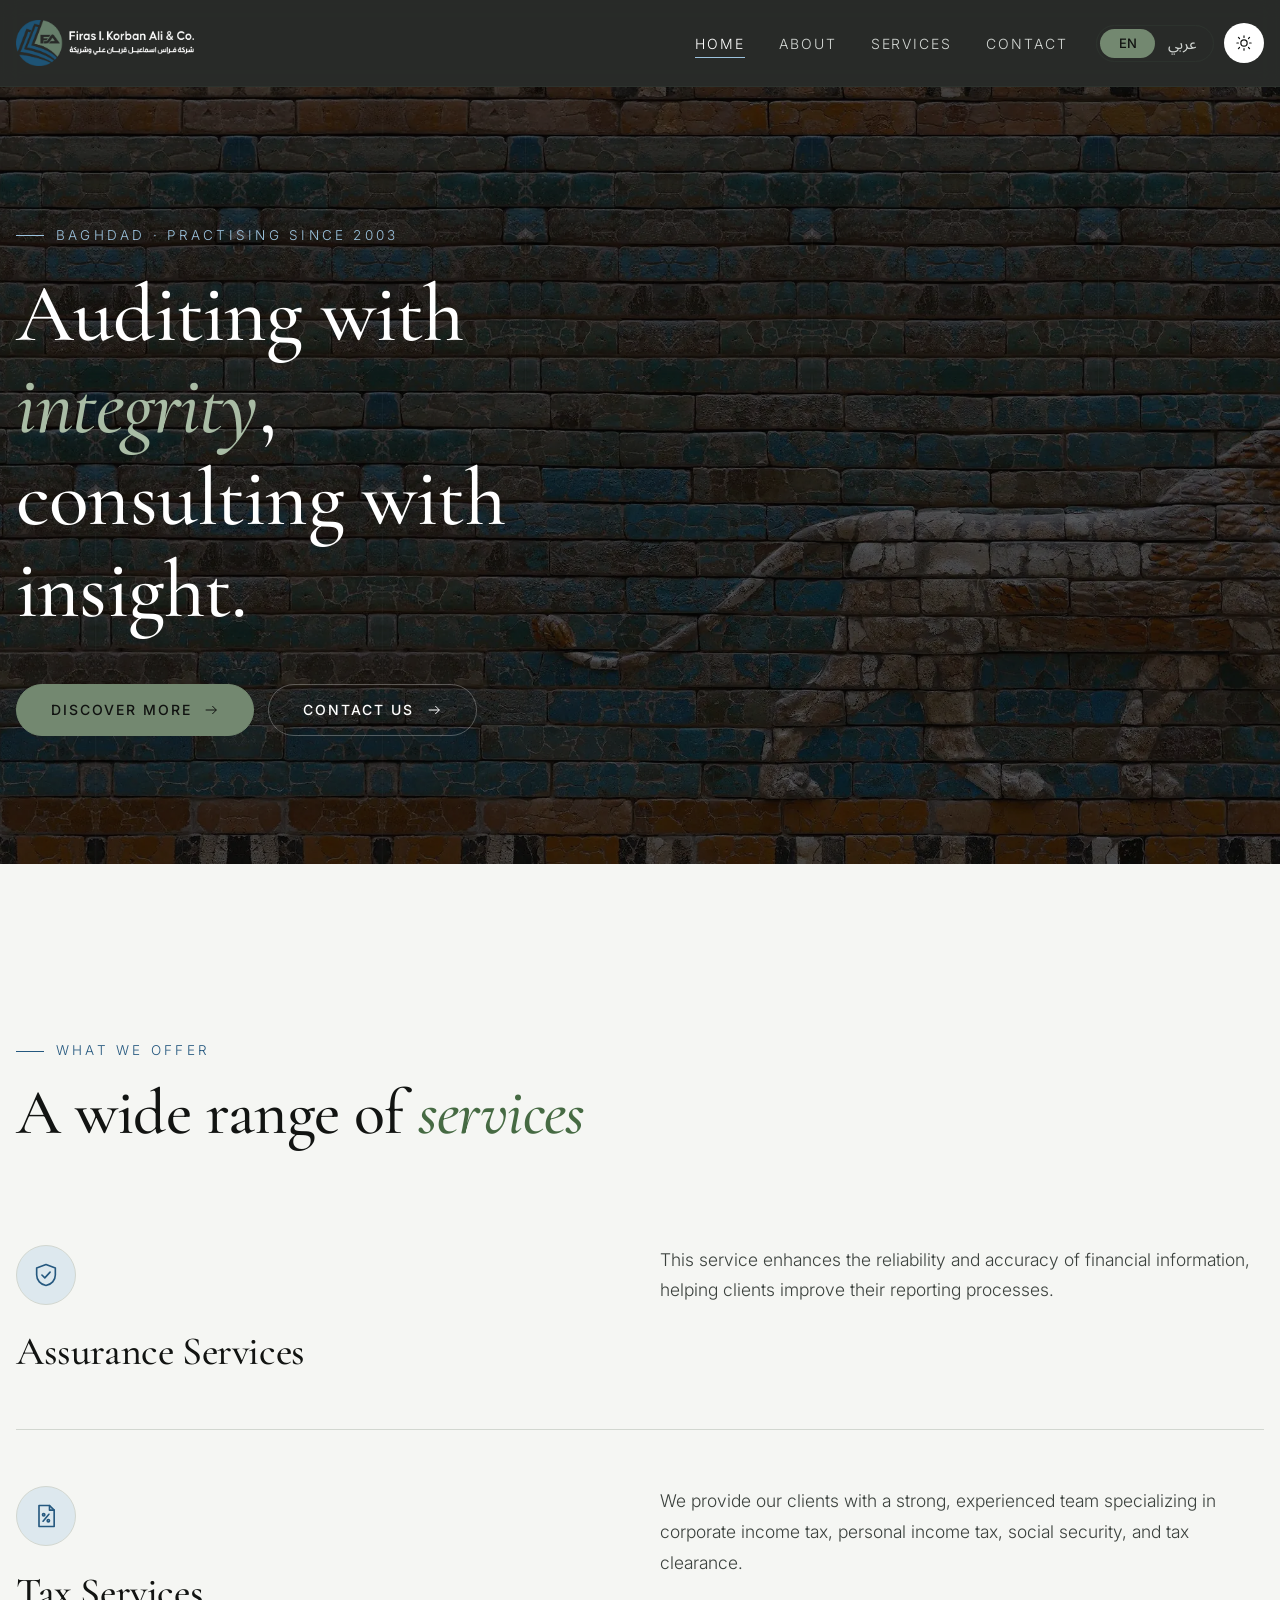
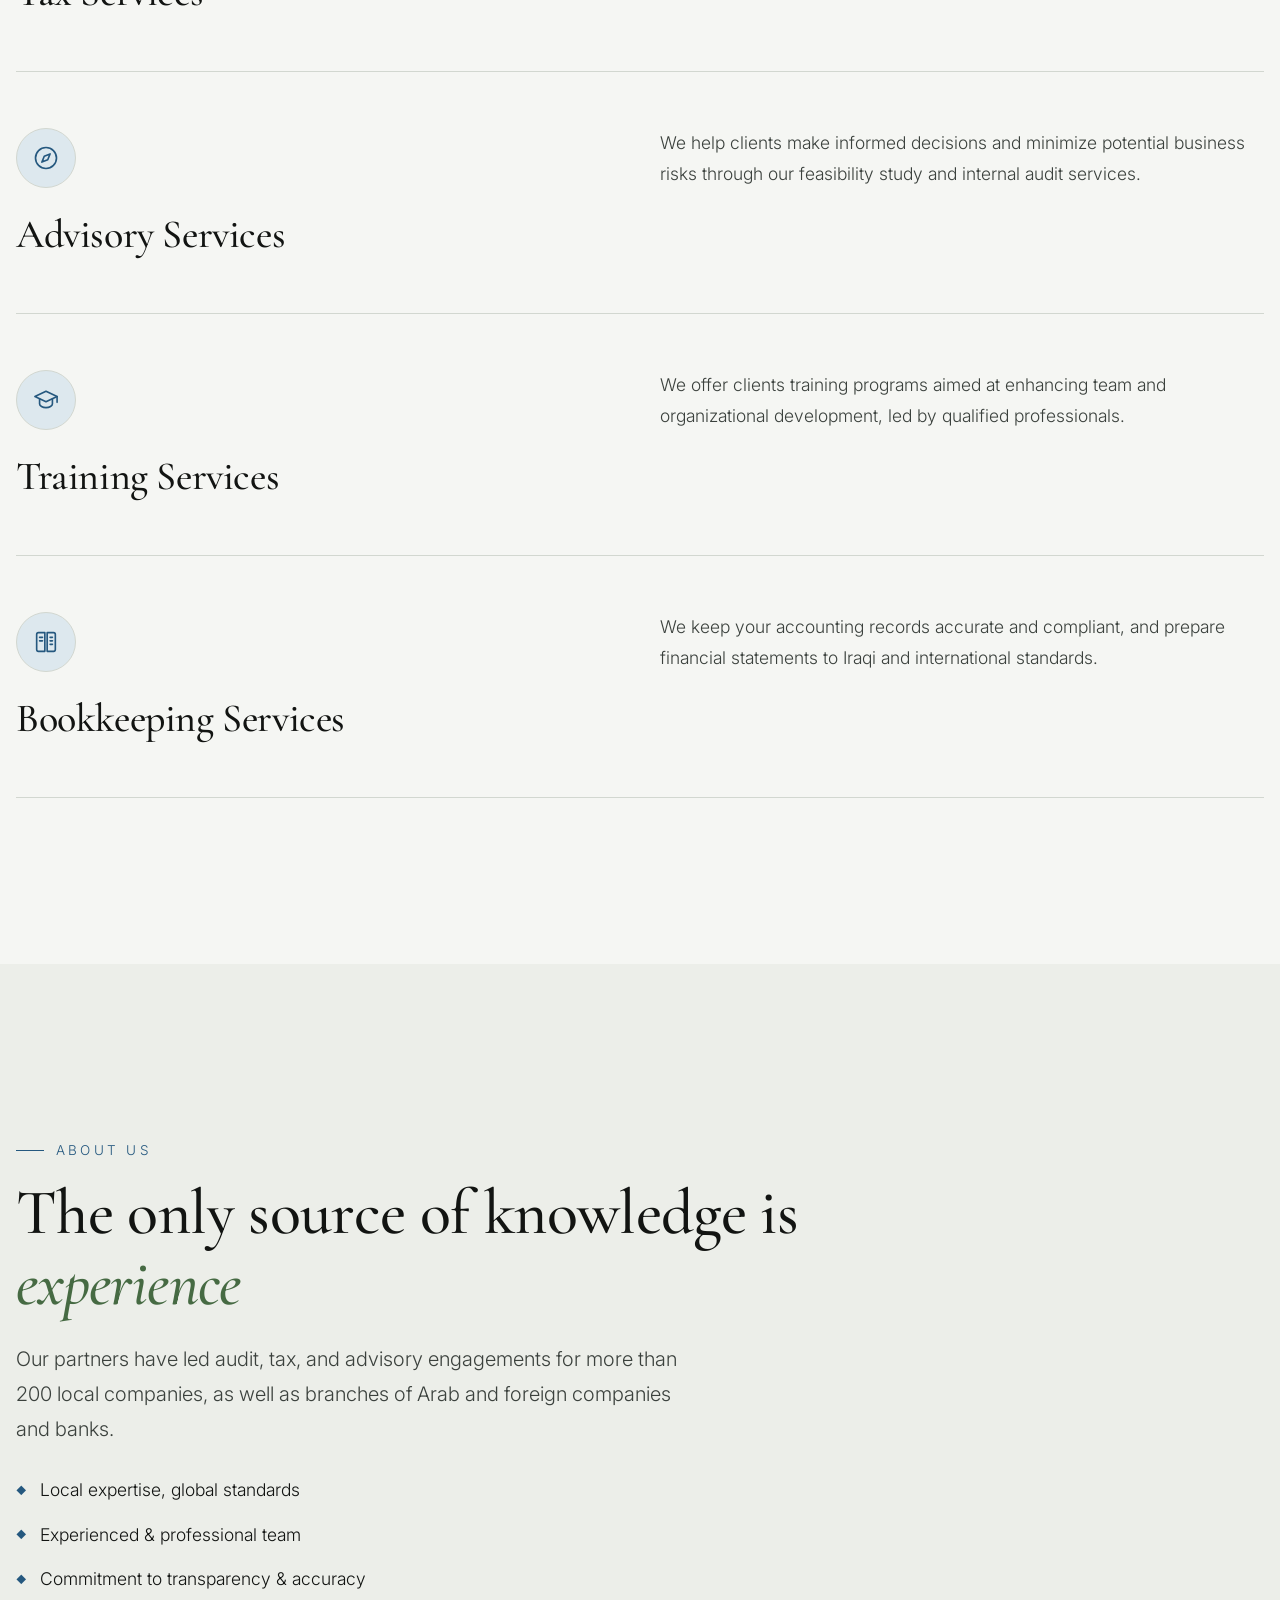
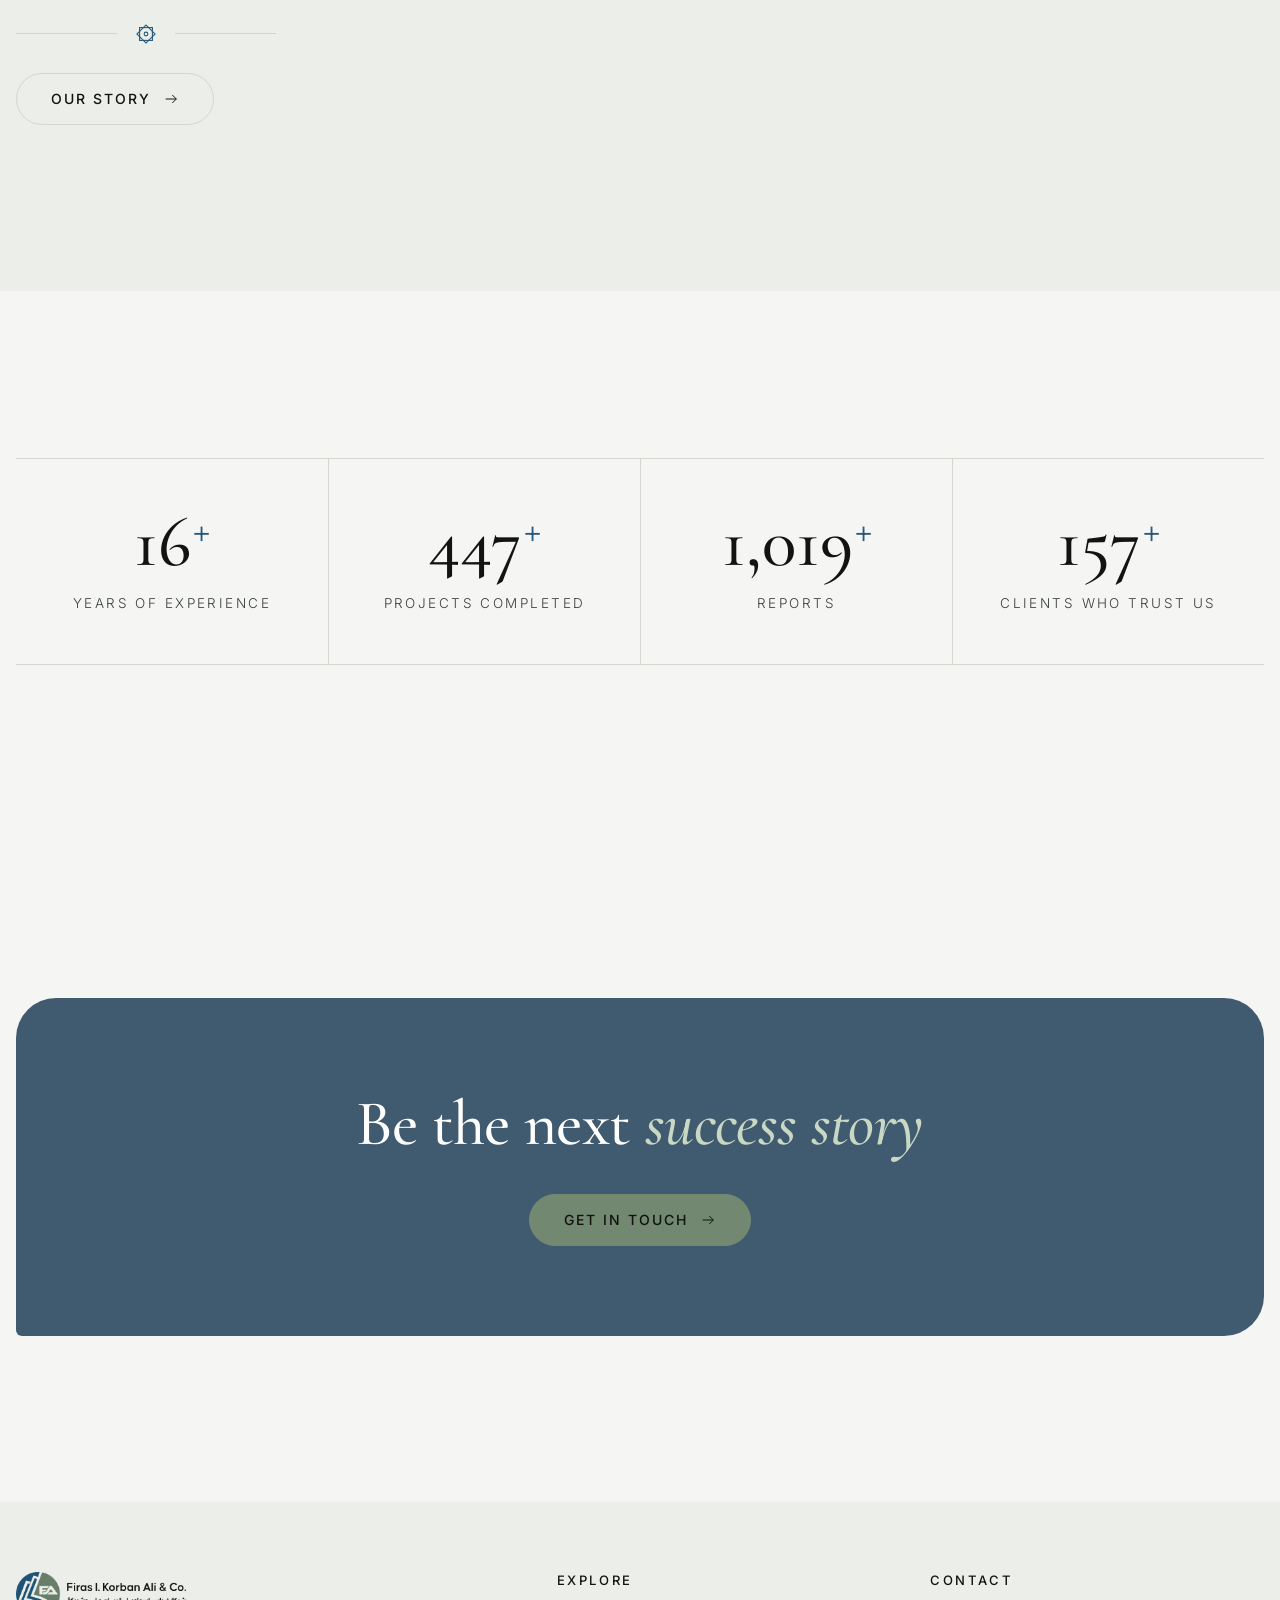
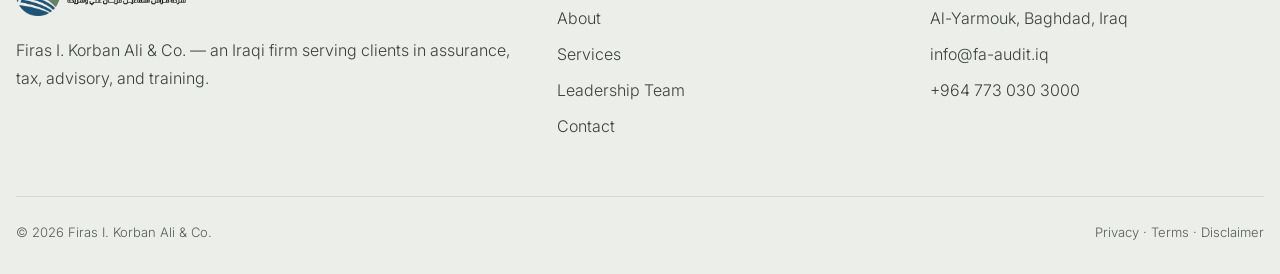
==== commit 742348de: "Add files via upload" ====
--- a/index.html
+++ b/index.html
@@ -20,7 +20,7 @@
 <body>
 <header class="nav"><div class="wrap">
   <a class="brand" href="index.html"><img class="logo-dark" src="assets/logo-full.webp" alt="FA-Audit — Firas I. Korban Ali &amp; Co."><img class="logo-light" src="assets/logo-full-light.webp" alt="FA-Audit — Firas I. Korban Ali &amp; Co."></a>
-  <nav><ul><li><a href="index.html" class=active data-i18n="nav.home">Home</a></li><li><a href="about.html" data-i18n="nav.about">About</a></li><li><a href="services.html" data-i18n="nav.services">Services</a></li><li><a href="team.html" data-i18n="nav.team">Leadership</a></li><li><a href="contact.html" data-i18n="nav.contact">Contact</a></li></ul></nav>
+  <nav><ul><li><a href="index.html" class=active data-i18n="nav.home">Home</a></li><li><a href="about.html" data-i18n="nav.about">About</a></li><li><a href="services.html" data-i18n="nav.services">Services</a></li><li><a href="contact.html" data-i18n="nav.contact">Contact</a></li></ul></nav>
   <div class="lang" role="group" aria-label="Language">
     <button data-lang="en" lang="en">EN</button><button data-lang="ar" lang="ar">عربي</button>
   </div>
@@ -29,8 +29,8 @@
 </div></header>
 <main>
 
-<section class="hero">
-  <img class="hero-mark" src="assets/logo-circle.png" alt="" aria-hidden="true">
+<section class="hero on-dark">
+  <img class="hero-bg" src="assets/hero-wall-lion.webp" alt="" aria-hidden="true" fetchpriority="high">
   <div class="wrap">
     <div class="reveal">
       <span class="eyebrow" data-i18n="hero.eyebrow">Baghdad · Practising since 2003</span>
@@ -43,30 +43,47 @@
   </div>
 </section>
 
-<section style="padding-top:0"><div class="wrap">
+<section><div class="wrap">
   <div class="reveal"><span class="eyebrow" data-i18n="offer.eyebrow">What we offer</span>
   <h2 data-i18n="offer.title">A wide range of <em>services</em></h2></div>
-  <div class="services reveal"><a class="service" href="services.html"><h3 data-i18n="s1.name">Assurance</h3><span class="more"><span data-i18n="learn.more">Learn more</span> <svg viewBox="0 0 24 24" fill="none" stroke="currentColor" stroke-width="1.5"><path d="M4 12h16M14 6l6 6-6 6"/></svg></span></a><a class="service" href="services.html"><h3 data-i18n="s2.name">Tax</h3><span class="more"><span data-i18n="learn.more">Learn more</span> <svg viewBox="0 0 24 24" fill="none" stroke="currentColor" stroke-width="1.5"><path d="M4 12h16M14 6l6 6-6 6"/></svg></span></a><a class="service" href="services.html"><h3 data-i18n="s3.name">Advisory</h3><span class="more"><span data-i18n="learn.more">Learn more</span> <svg viewBox="0 0 24 24" fill="none" stroke="currentColor" stroke-width="1.5"><path d="M4 12h16M14 6l6 6-6 6"/></svg></span></a><a class="service" href="services.html"><h3 data-i18n="s4.name">Training</h3><span class="more"><span data-i18n="learn.more">Learn more</span> <svg viewBox="0 0 24 24" fill="none" stroke="currentColor" stroke-width="1.5"><path d="M4 12h16M14 6l6 6-6 6"/></svg></span></a></div>
+  <div class="home-services"><a class="detail reveal" href="services.html">
+  <div><span class="ico" aria-hidden="true"><svg viewBox="0 0 24 24" fill="none" stroke="currentColor" stroke-width="1.4" stroke-linecap="round" stroke-linejoin="round"><path d="M12 3l8 3v6c0 4.5-3.4 8.2-8 9-4.6-.8-8-4.5-8-9V6l8-3z"/><path d="M8.5 12l2.5 2.5 4.5-5"/></svg></span><h3 data-i18n="s1.full">Assurance Services</h3></div>
+  <div><p data-i18n="s1.desc">This service enhances the reliability and accuracy of financial information, helping clients improve their reporting processes.</p></div>
+</a><a class="detail reveal" href="services.html">
+  <div><span class="ico" aria-hidden="true"><svg viewBox="0 0 24 24" fill="none" stroke="currentColor" stroke-width="1.4" stroke-linecap="round" stroke-linejoin="round"><path d="M6 3h9l4 4v14H6z"/><path d="M15 3v4h4"/><path d="M9.5 16.5l5-6"/><circle cx="10" cy="11" r="1"/><circle cx="14" cy="16" r="1"/></svg></span><h3 data-i18n="s2.full">Tax Services</h3></div>
+  <div><p data-i18n="s2.desc">We provide our clients with a strong, experienced team specializing in corporate income tax, personal income tax, social security, and tax clearance.</p></div>
+</a><a class="detail reveal" href="services.html">
+  <div><span class="ico" aria-hidden="true"><svg viewBox="0 0 24 24" fill="none" stroke="currentColor" stroke-width="1.4" stroke-linecap="round" stroke-linejoin="round"><circle cx="12" cy="12" r="9"/><path d="M15.5 8.5l-2 5-5 2 2-5z"/></svg></span><h3 data-i18n="s3.full">Advisory Services</h3></div>
+  <div><p data-i18n="s3.desc">We help clients make informed decisions and minimize potential business risks through our feasibility study and internal audit services.</p></div>
+</a><a class="detail reveal" href="services.html">
+  <div><span class="ico" aria-hidden="true"><svg viewBox="0 0 24 24" fill="none" stroke="currentColor" stroke-width="1.4" stroke-linecap="round" stroke-linejoin="round"><path d="M2.5 9L12 4.5 21.5 9 12 13.5z"/><path d="M6.5 11v4.5c0 1.5 2.5 3 5.5 3s5.5-1.5 5.5-3V11"/><path d="M21.5 9v5"/></svg></span><h3 data-i18n="s4.full">Training Services</h3></div>
+  <div><p data-i18n="s4.desc">We offer clients training programs aimed at enhancing team and organizational development, led by qualified professionals.</p></div>
+</a><a class="detail reveal" href="services.html">
+  <div><span class="ico" aria-hidden="true"><svg viewBox="0 0 24 24" fill="none" stroke="currentColor" stroke-width="1.4" stroke-linecap="round" stroke-linejoin="round"><path d="M4 5.5C4 4.7 4.7 4 5.5 4H11v16H5.5c-.8 0-1.5-.7-1.5-1.5z"/><path d="M20 5.5c0-.8-.7-1.5-1.5-1.5H13v16h5.5c.8 0 1.5-.7 1.5-1.5z"/><path d="M6.5 8h2.5M6.5 11h2.5M15.5 8h2M15.5 11h2M15.5 14h2"/></svg></span><h3 data-i18n="s5.full">Bookkeeping Services</h3></div>
+  <div><p data-i18n="s5.desc">We keep your accounting records accurate and compliant, and prepare financial statements to Iraqi and international standards.</p></div>
+</a></div>
 </div></section>
 
-<section style="padding-top:0"><div class="wrap narrow">
+<section class="band-green"><div class="wrap narrow">
   <div class="reveal">
     <span class="eyebrow" data-i18n="about.eyebrow">About us</span>
     <h2 data-i18n="about.title">The only source of knowledge is <em>experience</em></h2>
     <p class="lead" data-i18n="about.lead">Our partners have led audit, tax, and advisory engagements for more than 200 local companies, as well as branches of Arab and foreign companies and banks.</p>
     <ul class="ticks"><li data-i18n="tick1">Local expertise, global standards</li><li data-i18n="tick2">Experienced &amp; professional team</li><li data-i18n="tick3">Commitment to transparency &amp; accuracy</li></ul>
     <div class="ornament short"><svg viewBox="0 0 24 24" fill="none" stroke="currentColor" stroke-width="1.2"><rect x="5" y="5" width="14" height="14"/><rect x="5" y="5" width="14" height="14" transform="rotate(45 12 12)"/><circle cx="12" cy="12" r="2"/></svg></div>
+    <div class="actions">
     <a class="btn ghost" href="about.html"><span data-i18n="btn.story">Our story</span> <svg viewBox="0 0 24 24" fill="none" stroke="currentColor" stroke-width="1.5"><path d="M4 12h16M14 6l6 6-6 6"/></svg></a>
+    </div>
   </div>
 </div></section>
 
-<section style="padding-top:0"><div class="wrap"><div class="stats reveal">
+<section><div class="wrap"><div class="stats reveal">
   <div class="stat"><b data-count="20">0</b><span data-i18n="stat1">Years of experience</span></div>
   <div class="stat"><b data-count="570">0</b><span data-i18n="stat2">Projects completed</span></div>
   <div class="stat"><b data-count="1300">0</b><span data-i18n="stat3">Reports</span></div>
   <div class="stat"><b data-count="200">0</b><span data-i18n="stat4">Clients who trust us</span></div>
 </div></div></section>
-<section class="cta"><div class="wrap reveal">
+<section class="cta"><div class="wrap reveal on-dark">
   <h2 data-i18n="cta.title">Be the next <em>success story</em></h2>
   <a class="btn" href="contact.html"><span data-i18n="btn.touch">Get in touch</span> <svg viewBox="0 0 24 24" fill="none" stroke="currentColor" stroke-width="1.5"><path d="M4 12h16M14 6l6 6-6 6"/></svg></a>
 </div></section>
@@ -80,7 +97,7 @@
     </div>
     <div><h4 data-i18n="footer.explore">Explore</h4><ul>
       <li><a href="about.html" data-i18n="nav.about">About</a></li><li><a href="services.html" data-i18n="nav.services">Services</a></li>
-      <li><a href="team.html" data-i18n="footer.team">Leadership Team</a></li><li><a href="contact.html" data-i18n="nav.contact">Contact</a></li></ul></div>
+      <li><a href="about.html#leadership" data-i18n="footer.team">Leadership Team</a></li><li><a href="contact.html" data-i18n="nav.contact">Contact</a></li></ul></div>
     <div><h4 data-i18n="footer.contact">Contact</h4><ul>
       <li><span data-i18n="address">Al-Yarmouk, Baghdad, Iraq</span></li>
       <li><a href="mailto:info@fa-audit.iq">info@fa-audit.iq</a></li>
--- a/style.css
+++ b/style.css
@@ -1,421 +1,487 @@
-@import url('https://fonts.googleapis.com/css2?family=Cormorant+Garamond:ital,wght@0,400;0,500;0,600;1,400&family=Inter:wght@300;400;500&family=Noto+Sans+Arabic:wght@400;500;700&display=swap');
-
-:root {
-  --bg: #121412;
-  --bg-2: #181b18;
-  --card: #1c201d;
-  --line: #2c322d;
-  --ink: #ffffff;
-  --ink-2: #b4b8b5;
-  --muted: #8d918f;
-  --navy: #2a5a7c;
-  --navy-2: #3a7099;
-  --sage: #738870;
-  --sage-2: #8a9e86;
-  --accent: #6f9fc0;
-  --on-sage: #101210;
-  --on-accent: #141410;
-  --on-navy: #ffffff;
-  --nav-bg: rgba(18, 20, 18, .88);
-  --toggle-bg: #ffffff;
-  --toggle-fg: #121412;
-  --toggle-hover: #3a7099;
-  --toggle-hover-fg: #ffffff;
-  color-scheme: dark;
-  --serif: 'Cormorant Garamond', Georgia, serif;
-  --sans: 'Inter', system-ui, sans-serif;
-  --ar: Arial, 'Noto Sans Arabic', sans-serif;
-  --ar-sans: var(--ar);
-  --ease: cubic-bezier(.22, .61, .36, 1);
-}
-/* light theme: follows the device unless the visitor picked one with the switch (html[data-theme]) */
-@media (prefers-color-scheme: light) {
-  :root:not([data-theme="dark"]) {
-    --bg: #f5f6f3;
-    --bg-2: #eceee9;
-    --card: #e4e8e2;
-    --line: #d2d7d0;
-    --ink: #121412;
-    --ink-2: #3b413d;
-    --muted: #565d58;
-    --navy: #24506f;
-    --navy-2: #1c4360;
-    --sage: #4a5f4b;
-    --sage-2: #466a43;
-    --accent: #25587f;
-    --on-sage: #ffffff;
-    --on-accent: #ffffff;
-    --on-navy: #ffffff;
-    --nav-bg: rgba(245, 246, 243, .9);
-    --toggle-bg: #121412;
-    --toggle-fg: #ffffff;
-    --toggle-hover: #4a5f4b;
-    --toggle-hover-fg: #ffffff;
-    color-scheme: light;
-  }
-}
-:root[data-theme="light"] {
-  --bg: #f5f6f3;
-  --bg-2: #eceee9;
-  --card: #e4e8e2;
-  --line: #d2d7d0;
-  --ink: #121412;
-  --ink-2: #3b413d;
-  --muted: #565d58;
-  --navy: #24506f;
-  --navy-2: #1c4360;
-  --sage: #4a5f4b;
-  --sage-2: #466a43;
-  --accent: #25587f;
-  --on-sage: #ffffff;
-  --on-accent: #ffffff;
-  --on-navy: #ffffff;
-  --nav-bg: rgba(245, 246, 243, .9);
-  --toggle-bg: #121412;
-  --toggle-fg: #ffffff;
-  --toggle-hover: #4a5f4b;
-  --toggle-hover-fg: #ffffff;
-  color-scheme: light;
-}
-
-* { box-sizing: border-box; margin: 0; padding: 0; }
-html { scroll-behavior: smooth; }
-body {
-  background: var(--bg);
-  color: var(--ink);
-  font: 300 17.5px/1.75 var(--sans);
-  -webkit-font-smoothing: antialiased;
-  overflow-x: hidden;
-}
-img { max-width: 100%; display: block; }
-a { color: inherit; text-decoration: none; }
-.ar { font-family: var(--ar); direction: rtl; }
-
-.wrap { width: min(1260px, 100% - 32px); margin-inline: auto; }
-section { padding: clamp(100px, 13vw, 180px) 0; }
-
-/* ---------- Header ---------- */
-.nav {
-  position: sticky; top: 0; z-index: 50;
-  background: var(--nav-bg);
-  backdrop-filter: blur(10px);
-  border-bottom: 1px solid var(--line);
-}
-.nav .wrap { display: flex; align-items: center; height: 86px; }
-.brand img { height: 46px; width: auto; }
-.nav ul { display: flex; gap: 34px; list-style: none; }
-.nav ul a {
-  font-size: 14px; letter-spacing: .14em; text-transform: uppercase; color: var(--ink-2);
-  position: relative; padding: 6px 0; transition: color .3s var(--ease);
-}
-.nav ul a::after {
-  content: ''; position: absolute; left: 0; right: 0; bottom: 0; height: 1px;
-  background: var(--accent); transform: scaleX(0); transition: transform .4s var(--ease);
-}
-.nav ul a:hover, .nav ul a.active { color: var(--ink); }
-.nav ul a:hover::after, .nav ul a.active::after { transform: scaleX(1); }
-.burger { display: none; background: none; border: 0; color: var(--ink); cursor: pointer; padding: 8px; }
-.burger span { display: block; width: 24px; height: 1px; background: currentColor; margin: 6px 0; transition: .3s var(--ease); }
-
-@media (max-width: 860px) {
-  .burger { display: block; }
-  .nav ul {
-    position: fixed; inset: 86px 0 auto 0; flex-direction: column; gap: 0;
-    background: var(--bg); border-bottom: 1px solid var(--line);
-    max-height: 0; overflow: hidden; transition: max-height .5s var(--ease);
-  }
-  .nav ul a { display: block; padding: 18px 16px; border-top: 1px solid var(--line); }
-  .nav ul a::after { display: none; }
-  .nav.open ul { max-height: 420px; }
-  .nav.open .burger span:first-child { transform: translateY(3.5px) rotate(45deg); }
-  .nav.open .burger span:last-child { transform: translateY(-3.5px) rotate(-45deg); }
-}
-
-/* ---------- Type ---------- */
-.eyebrow {
-  display: inline-flex; align-items: center; gap: 12px;
-  font-size: 13.5px; letter-spacing: .24em; text-transform: uppercase; color: var(--accent);
-}
-.eyebrow::before { content: ''; width: 28px; height: 1px; background: currentColor; }
-h1, h2, h3 { font-family: var(--serif); font-weight: 500; line-height: 1.12; letter-spacing: -.01em; }
-h1 { font-size: clamp(42px, 6.4vw, 84px); }
-h2 { font-size: clamp(36px, 5vw, 64px); margin: 14px 0 22px; }
-h3 { font-size: 31px; }
-h2 em, h1 em { font-style: italic; color: var(--sage-2); }
-.lead { font-size: 20px; color: var(--ink-2); max-width: 680px; }
-p + p { margin-top: 1em; }
-.ar-sub { font-family: var(--ar); color: var(--muted); font-size: 22px; direction: rtl; }
-
-/* ---------- Ornament (Arabic eight-point star) ---------- */
-.ornament { display: flex; align-items: center; gap: 18px; color: var(--accent); margin: 28px 0; }
-.ornament::before, .ornament::after { content: ''; flex: 1; height: 1px; background: var(--line); }
-.ornament svg { width: 22px; height: 22px; }
-.ornament.short { max-width: 260px; }
-
-/* ---------- Buttons ---------- */
-.btn {
-  display: inline-flex; align-items: center; gap: 12px;
-  padding: 17px 34px; border: 1px solid var(--sage); border-radius: 999px;
-  background: var(--sage); color: var(--on-sage);
-  font: 500 14px/1 var(--sans); letter-spacing: .14em; text-transform: uppercase;
-  cursor: pointer; transition: background .35s var(--ease), border-color .35s var(--ease), color .35s var(--ease), transform .35s var(--ease);
-}
-.btn svg { width: 16px; transition: transform .35s var(--ease); }
-.btn.ghost { background: transparent; color: var(--ink); border-color: var(--line); }
-/* hover on pointer devices, :active covers taps on touch */
-@media (hover: hover) {
-  .btn:hover { background: var(--navy); border-color: var(--navy); color: var(--on-navy); }
-  .btn:hover svg { transform: translateX(4px); }
-  .btn.ghost:hover { background: var(--accent); border-color: var(--accent); color: var(--on-accent); }
-}
-.btn:active { background: var(--navy-2); border-color: var(--navy-2); color: var(--on-navy); transform: scale(.97); }
-.btn.ghost:active { background: var(--accent); border-color: var(--accent); color: var(--on-accent); }
-
-/* ---------- Hero ---------- */
-.hero { padding: clamp(60px, 9vw, 120px) 0 clamp(60px, 8vw, 100px); position: relative; overflow: hidden; }
-.hero .wrap > div { max-width: 720px; position: relative; }
-.hero-mark {
-  position: absolute; inset-inline-end: max(16px, calc((100vw - 1260px) / 2)); top: 50%; translate: 0 -50%;
-  width: min(400px, 60vw); opacity: .5; pointer-events: none;
-}
-.hero h1 { margin: 22px 0 48px; }
-.hero .ar-sub { margin-bottom: 28px; }
-.hero .tags { display: flex; flex-wrap: wrap; gap: 10px 22px; color: var(--ink-2); font-size: 15px; letter-spacing: .12em; text-transform: uppercase; margin-bottom: 44px; }
-.hero .tags span:not(:last-child)::after { content: '·'; margin-inline-start: 22px; color: var(--accent); }
-.hero .actions { display: flex; gap: 14px; flex-wrap: wrap; }
-
-.quote {
-  border: 1px solid var(--line); border-radius: 28px 28px 28px 4px;
-  padding: 44px 38px; background: var(--bg-2); position: relative;
-  transition: border-color .5s var(--ease), transform .5s var(--ease);
-}
-.quote:hover { border-color: var(--sage); transform: translateY(-4px); }
-.quote::before {
-  content: '“'; position: absolute; top: -8px; inset-inline-start: 28px;
-  font: 400 110px/1 var(--serif); color: var(--accent); opacity: .7;
-}
-.quote blockquote { font: italic 400 clamp(24px, 2.6vw, 31px)/1.35 var(--serif); margin-top: 24px; }
-.quote .ar { color: var(--ink-2); font-size: 20px; margin-top: 18px; }
-.quote cite { display: block; margin-top: 22px; font-style: normal; font-size: 13px; letter-spacing: .16em; text-transform: uppercase; color: var(--muted); }
-
-/* ---------- Page header (inner pages) ---------- */
-.page-head { padding: clamp(70px, 10vw, 120px) 0 clamp(40px, 6vw, 70px); border-bottom: 1px solid var(--line); }
-.page-head h1 { font-size: clamp(44px, 6.4vw, 82px); margin: 18px 0 6px; }
-
-/* ---------- Grids & cards ---------- */
-/* narrow blocks keep the page's left edge (right edge in Arabic) so everything lines up on one grid */
-.wrap.narrow > * { max-width: 840px; }
-.split { display: grid; grid-template-columns: 1fr 1fr; gap: clamp(40px, 6vw, 90px); align-items: center; }
-.services { display: grid; grid-template-columns: repeat(4, 1fr); gap: 1px; background: var(--line); border: 1px solid var(--line); border-radius: 24px; overflow: hidden; margin-top: 56px; }
-.service {
-  background: var(--bg); padding: 46px 34px 40px; display: flex; flex-direction: column; gap: 14px;
-  transition: background .45s var(--ease);
-}
-.service .num { font: 400 17px var(--serif); color: var(--accent); letter-spacing: .1em; }
-.service .ar { color: var(--muted); font-size: 18px; text-align: left; direction: rtl; align-self: flex-start; }
-.service p { color: var(--ink-2); font-size: 16.5px; flex: 1; }
-.service .more { font-size: 13px; letter-spacing: .16em; text-transform: uppercase; color: var(--sage-2); display: flex; align-items: center; gap: 8px; }
-.service .more svg { width: 14px; transition: transform .4s var(--ease); }
-.service:hover, .service:active { background: var(--card); }
-.service:hover h3 { color: var(--sage-2); }
-.service:hover .more svg { transform: translateX(6px); }
-.service h3 { transition: color .4s var(--ease); }
-
-.stats { display: grid; grid-template-columns: repeat(4, 1fr); border-top: 1px solid var(--line); border-bottom: 1px solid var(--line); }
-.stat { padding: 48px 20px; text-align: center; transition: background .4s var(--ease); }
-.stat + .stat { border-inline-start: 1px solid var(--line); }
-.stat:hover { background: var(--bg-2); }
-.stat b { display: block; font: 500 clamp(48px, 5.6vw, 74px)/1 var(--serif); color: var(--ink); }
-.stat b::after { content: '+'; color: var(--accent); font-size: .6em; vertical-align: top; margin-left: 2px; }
-.stat span { display: block; margin-top: 14px; font-size: 13.5px; letter-spacing: .18em; text-transform: uppercase; color: var(--ink-2); }
-
-.ticks { list-style: none; margin-top: 28px; display: grid; gap: 14px; }
-.ticks li { display: flex; gap: 14px; align-items: center; color: var(--ink); }
-.ticks li::before { content: '◆'; color: var(--accent); font-size: 10px; }
-
-.photo { border-radius: 200px 200px 24px 24px; overflow: hidden; border: 1px solid var(--line); position: relative; }
-.photo img { width: 100%; height: 100%; object-fit: cover; filter: grayscale(.35) contrast(1.05) brightness(.85); transition: transform 1.2s var(--ease), filter .8s var(--ease); }
-.photo:hover img { transform: scale(1.04); filter: grayscale(0) contrast(1.05) brightness(.95); }
-.photo.wide { border-radius: 24px 24px 24px 120px; aspect-ratio: 4/3; }
-
-.pillars { display: grid; grid-template-columns: 1fr 1fr; gap: 20px; margin-top: 34px; }
-.pillar {
-  padding: 32px; border: 1px solid var(--line); border-radius: 20px; background: var(--bg-2);
-  transition: border-color .4s var(--ease), transform .4s var(--ease);
-}
-.pillar:hover { border-color: var(--navy-2); transform: translateY(-4px); }
-.pillar h3 { font-size: 27px; margin-bottom: 10px; }
-.pillar p { color: var(--ink-2); font-size: 16.5px; }
-
-/* Services page detail rows */
-.detail { display: grid; grid-template-columns: 1fr 1fr; gap: 40px; padding: 56px 0; border-bottom: 1px solid var(--line); align-items: start; transition: padding .5s var(--ease); }
-.detail:hover { padding-inline-start: 14px; }
-.detail .num { font: 400 72px/1 var(--serif); color: var(--muted); transition: color .5s var(--ease); }
-.detail:hover .num { color: var(--accent); }
-.detail h3 { font-size: 40px; }
-.detail .ar { color: var(--muted); font-size: 22px; margin-top: 6px; text-align: left; }
-.detail p { color: var(--ink-2); }
-
-/* Team */
-.team { display: grid; grid-template-columns: 1fr 1fr; gap: 28px; }
-.member {
-  border: 1px solid var(--line); border-radius: 24px; padding: 40px; background: var(--bg-2);
-  transition: border-color .4s var(--ease), background .4s var(--ease);
-}
-.member:hover { border-color: var(--sage); background: var(--card); }
-.member .initials {
-  width: 112px; height: 112px; border-radius: 50%; border: 1px solid var(--accent);
-  display: grid; place-items: center; font: 500 26px var(--serif); color: var(--accent); margin-bottom: 26px;
-  transition: background .4s var(--ease), color .4s var(--ease);
-}
-.member:hover .initials { background: var(--accent); color: var(--on-accent); }
-/* portrait covers the initials; if the file is missing the img removes itself and initials show */
-.member .initials { position: relative; overflow: hidden; }
-.member .initials img { position: absolute; inset: 0; width: 100%; height: 100%; object-fit: cover; }
-.member h3 { font-size: 34px; }
-.member .role { font-size: 13px; letter-spacing: .2em; text-transform: uppercase; color: var(--sage-2); margin: 8px 0 20px; }
-.member p { color: var(--ink-2); }
-
-/* Contact */
-.contact-list { display: grid; gap: 1px; background: var(--line); border: 1px solid var(--line); border-radius: 22px; overflow: hidden; }
-.contact-item { background: var(--bg); padding: 28px 30px; display: flex; justify-content: space-between; align-items: center; gap: 20px; transition: background .4s var(--ease); }
-.contact-item:hover { background: var(--card); }
-.contact-item small { display: block; font-size: 12px; letter-spacing: .2em; text-transform: uppercase; color: var(--muted); }
-.contact-item strong { font: 500 27px/1.3 var(--serif); }
-.contact-item .ar { color: var(--muted); font-size: 18px; }
-
-form { display: grid; gap: 18px; }
-label { font-size: 12px; letter-spacing: .2em; text-transform: uppercase; color: var(--muted); display: grid; gap: 8px; }
-input, textarea {
-  background: transparent; border: 0; border-bottom: 1px solid var(--line); color: var(--ink);
-  font: 300 18.5px var(--sans); padding: 12px 0; outline: none; transition: border-color .3s var(--ease);
-}
-input:focus, textarea:focus { border-color: var(--accent); }
-textarea { resize: vertical; min-height: 120px; }
-
-/* CTA */
-.cta { text-align: center; }
-.cta .wrap { border: 1px solid var(--line); border-radius: 40px 40px 40px 6px; padding: clamp(50px, 8vw, 90px) 24px; background: var(--bg-2); }
-.cta h2 { margin: 0 0 34px; }
-.mv .lead { max-width: none; }
-.mv .lead + .lead { margin-top: 1.2em; }
-.mv .ticks { margin-top: 36px; }
-
-/* Footer */
-footer { border-top: 1px solid var(--line); padding: 70px 0 30px; color: var(--ink-2); font-size: 16px; }
-footer .cols { display: grid; grid-template-columns: 1.5fr 1fr 1fr; gap: 40px; }
-footer img { height: 44px; width: auto; margin-bottom: 20px; }
-footer h4 { font: 500 13px var(--sans); letter-spacing: .2em; text-transform: uppercase; color: var(--ink); margin-bottom: 16px; }
-footer ul { list-style: none; display: grid; gap: 8px; }
-footer a { transition: color .3s var(--ease); }
-footer a:hover { color: var(--accent); }
-footer .base { display: flex; justify-content: space-between; flex-wrap: wrap; gap: 10px; margin-top: 56px; padding-top: 24px; border-top: 1px solid var(--line); font-size: 13px; color: var(--muted); }
-
-/* Legal page */
-.legal-updated { margin-top: 14px; font-size: 13px; color: var(--muted); }
-.legal-block { padding: 44px 0; border-bottom: 1px solid var(--line); }
-.legal-block:first-child { padding-top: 0; }
-.legal-block:last-child { border-bottom: 0; }
-.legal-block h2 { font-size: clamp(30px, 3.8vw, 42px); margin: 0 0 18px; }
-.legal-block p { color: var(--ink-2); }
-.legal-block strong { color: var(--ink); font-weight: 500; }
-.form-note { font-size: 14px; color: var(--muted); }
-footer .base a { color: var(--muted); }
-
-/* Language switcher */
-.lang { display: grid; grid-template-columns: 1fr 1fr; border: 1px solid var(--line); border-radius: 999px; padding: 3px; margin-inline-start: 28px; }
-.lang button {
-  background: none; border: 0; color: var(--ink-2); cursor: pointer; border-radius: 999px;
-  padding: 7px 13px; font: 500 13px/1 var(--sans); letter-spacing: 0; text-align: center; min-width: 50px;
-  transition: background .3s var(--ease), color .3s var(--ease);
-}
-.lang button[lang="ar"] { font: 400 15px/1 var(--ar-sans); letter-spacing: 0; }
-.lang button[aria-pressed="true"] { background: var(--sage); color: var(--on-sage); }
-@media (hover: hover) { .lang button:hover { background: var(--navy); color: var(--on-navy); } }
-.lang button:active { background: var(--navy-2); color: var(--on-navy); }
-.nav nav { margin-inline-start: auto; }
-@media (max-width: 860px) {
-  .lang { margin-inline-start: auto; }
-  .brand { margin-inline-end: 10px; }
-  .brand img { height: 38px; }
-  .lang button { padding: 6px 9px; min-width: 40px; }
-  .theme-toggle { margin-inline: 8px 4px; }
-}
-
-/* Theme switch */
-.theme-toggle {
-  width: 40px; height: 40px; margin-inline-start: 10px; padding: 0; border-radius: 50%;
-  border: 0; background: var(--toggle-bg); color: var(--toggle-fg); cursor: pointer;
-  display: grid; place-items: center; transition: background .3s var(--ease), color .3s var(--ease);
-}
-/* block-level icons in a single grid cell: no baseline gap, so they sit dead centre */
-.theme-toggle svg { display: block; grid-area: 1 / 1; width: 18px; height: 18px; }
-@media (hover: hover) { .theme-toggle:hover { background: var(--toggle-hover); color: var(--toggle-hover-fg); } }
-.theme-toggle:active { background: var(--toggle-hover); color: var(--toggle-hover-fg); }
-/* show the moon in light mode (switch to dark) and the sun in dark mode */
-.theme-toggle .sun, .logo-light { display: none; }
-@media (prefers-color-scheme: light) {
-  :root:not([data-theme="dark"]) .theme-toggle .sun, :root:not([data-theme="dark"]) .logo-light { display: block; }
-  :root:not([data-theme="dark"]) .theme-toggle .moon, :root:not([data-theme="dark"]) .logo-dark { display: none; }
-}
-:root[data-theme="light"] .theme-toggle .sun, :root[data-theme="light"] .logo-light { display: block; }
-:root[data-theme="light"] .theme-toggle .moon, :root[data-theme="light"] .logo-dark { display: none; }
-
-/* homepage logo is stronger in light mode; phones keep the faint version so the headline stays readable */
-@media (min-width: 561px) {
-  :root[data-theme="light"] .hero-mark { opacity: .9; }
-}
-@media (min-width: 561px) and (prefers-color-scheme: light) {
-  :root:not([data-theme="dark"]) .hero-mark { opacity: .9; }
-}
-
-/* RTL (Arabic) */
-[dir="rtl"] body { font-family: var(--ar-sans); font-size: 18.5px; line-height: 1.9; }
-[dir="rtl"] h1, [dir="rtl"] h2, [dir="rtl"] h3, [dir="rtl"] blockquote, [dir="rtl"] .stat b, [dir="rtl"] .contact-item strong { font-family: var(--ar); line-height: 1.45; }
-[dir="rtl"] em { font-family: var(--ar); font-style: normal; }
-[dir="rtl"] * { letter-spacing: 0 !important; }
-/* Arabic letters read smaller than Latin at the same size, so small labels get one step up */
-[dir="rtl"] .nav ul a { font-size: 16px; }
-[dir="rtl"] .eyebrow { font-size: 15.5px; }
-[dir="rtl"] .hero .tags { font-size: 17px; }
-[dir="rtl"] .btn { font-size: 16px; }
-[dir="rtl"] .service .more, [dir="rtl"] .member .role { font-size: 15px; }
-[dir="rtl"] .stat span { font-size: 15.5px; }
-[dir="rtl"] .contact-item small, [dir="rtl"] label { font-size: 14.5px; }
-[dir="rtl"] .form-note, [dir="rtl"] .legal-updated { font-size: 15.5px; }
-[dir="rtl"] footer { font-size: 16.5px; }
-[dir="rtl"] footer h4 { font-size: 15px; }
-[dir="rtl"] footer .base { font-size: 14.5px; }
-/* header keeps one fixed layout in every language; only the link order inside reads RTL */
-[dir="rtl"] .nav .wrap { direction: ltr; }
-[dir="rtl"] .nav ul { direction: rtl; }
-[dir="rtl"] .btn svg, [dir="rtl"] .more svg { scale: -1 1; }
-[dir="rtl"] .quote { border-radius: 28px 28px 4px 28px; }
-[dir="rtl"] .quote::before { content: '”'; }
-
-/* Reveal */
-.reveal { opacity: 0; transform: translateY(24px); transition: opacity 1s var(--ease), transform 1s var(--ease); }
-.reveal.in { opacity: 1; transform: none; }
-@media (prefers-reduced-motion: reduce) {
-  * { transition: none !important; scroll-behavior: auto; }
-  .reveal { opacity: 1; transform: none; }
-}
-
-/* Responsive */
-@media (max-width: 980px) {
-  .split { grid-template-columns: 1fr; }
-  .services { grid-template-columns: 1fr 1fr; }
-  .stats { grid-template-columns: 1fr 1fr; }
-  .stat:nth-child(3) { border-inline-start: 0; }
-  .stat:nth-child(n+3) { border-top: 1px solid var(--line); }
-  .detail { grid-template-columns: 1fr; gap: 14px; }
-  .team, .pillars { grid-template-columns: 1fr; }
-  footer .cols { grid-template-columns: 1fr 1fr; }
-}
-@media (max-width: 560px) {
-  .hero-mark { opacity: .15; }
-  .services { grid-template-columns: 1fr; }
-  footer .cols { grid-template-columns: 1fr; }
-  .quote { padding: 40px 26px; }
-  .contact-item { flex-direction: column; align-items: flex-start; }
-}
+@import url('https://fonts.googleapis.com/css2?family=Cormorant+Garamond:ital,wght@0,400;0,500;0,600;1,400&family=Inter:wght@300;400;500&family=Noto+Sans+Arabic:wght@400;500;700&display=swap');
+
+:root {
+  --bg: #121412;
+  --bg-2: #181b18;
+  --card: #1c201d;
+  --line: #2c322d;
+  --ink: #ffffff;
+  --ink-2: #b4b8b5;
+  --muted: #8d918f;
+  --navy: #2a5a7c;
+  --navy-2: #3a7099;
+  --sage: #738870;
+  --sage-2: #8a9e86;
+  --accent: #6f9fc0;
+  --on-sage: #101210;
+  --on-accent: #141410;
+  --on-navy: #ffffff;
+  --nav-bg: rgba(18, 20, 18, .88);
+  --band-green: #141b16;
+  --cta-bg: #1d4560;
+  --ico-blue: #6d808e;
+  --ico-green: #76857a;
+  --band-blue: #121b21;
+  --toggle-bg: #ffffff;
+  --toggle-fg: #121412;
+  --toggle-hover: #3a7099;
+  --toggle-hover-fg: #ffffff;
+  color-scheme: dark;
+  --serif: 'Cormorant Garamond', Georgia, serif;
+  --sans: 'Inter', system-ui, sans-serif;
+  --ar: Arial, 'Noto Sans Arabic', sans-serif;
+  --ar-sans: var(--ar);
+  --ease: cubic-bezier(.22, .61, .36, 1);
+}
+/* light theme: follows the device unless the visitor picked one with the switch (html[data-theme]) */
+@media (prefers-color-scheme: light) {
+  :root:not([data-theme="dark"]) {
+    --bg: #f5f6f3;
+    --bg-2: #eceee9;
+    --card: #e4e8e2;
+    --line: #d2d7d0;
+    --ink: #121412;
+    --ink-2: #3b413d;
+    --muted: #565d58;
+    --navy: #24506f;
+    --navy-2: #1c4360;
+    --sage: #4a5f4b;
+    --sage-2: #466a43;
+    --accent: #25587f;
+    --on-sage: #ffffff;
+    --on-accent: #ffffff;
+    --on-navy: #ffffff;
+    --nav-bg: rgba(245, 246, 243, .9);
+  --band-green: #e2eae0;
+  --cta-bg: #405a6f;
+  --ico-blue: #8396a4;
+  --ico-green: #8c9a8d;
+  --band-blue: #dde8ee;
+    --toggle-bg: #121412;
+    --toggle-fg: #ffffff;
+    --toggle-hover: #4a5f4b;
+    --toggle-hover-fg: #ffffff;
+    color-scheme: light;
+  }
+}
+:root[data-theme="light"] {
+  --bg: #f5f6f3;
+  --bg-2: #eceee9;
+  --card: #e4e8e2;
+  --line: #d2d7d0;
+  --ink: #121412;
+  --ink-2: #3b413d;
+  --muted: #565d58;
+  --navy: #24506f;
+  --navy-2: #1c4360;
+  --sage: #4a5f4b;
+  --sage-2: #466a43;
+  --accent: #25587f;
+  --on-sage: #ffffff;
+  --on-accent: #ffffff;
+  --on-navy: #ffffff;
+  --nav-bg: rgba(245, 246, 243, .9);
+  --band-green: #e2eae0;
+  --cta-bg: #405a6f;
+  --ico-blue: #8396a4;
+  --ico-green: #8c9a8d;
+  --band-blue: #dde8ee;
+  --toggle-bg: #121412;
+  --toggle-fg: #ffffff;
+  --toggle-hover: #4a5f4b;
+  --toggle-hover-fg: #ffffff;
+  color-scheme: light;
+}
+
+* { box-sizing: border-box; margin: 0; padding: 0; }
+html { scroll-behavior: smooth; }
+body {
+  background: var(--bg);
+  color: var(--ink);
+  font: 300 17.5px/1.75 var(--sans);
+  -webkit-font-smoothing: antialiased;
+  overflow-x: hidden;
+}
+img { max-width: 100%; display: block; }
+a { color: inherit; text-decoration: none; }
+.ar { font-family: var(--ar); direction: rtl; }
+
+.wrap { width: min(1260px, 100% - 32px); margin-inline: auto; }
+section { padding: clamp(100px, 13vw, 180px) 0; }
+
+/* ---------- Header ---------- */
+.nav {
+  position: sticky; top: 0; z-index: 50;
+  background: var(--nav-bg);
+  backdrop-filter: blur(10px);
+  border-bottom: 1px solid var(--line);
+}
+.nav .wrap { display: flex; align-items: center; height: 86px; }
+.brand img { height: 46px; width: auto; }
+.nav ul { display: flex; gap: 34px; list-style: none; }
+.nav ul a {
+  font-size: 14px; letter-spacing: .14em; text-transform: uppercase; color: var(--ink-2);
+  position: relative; padding: 6px 0; transition: color .3s var(--ease);
+}
+.nav ul a::after {
+  content: ''; position: absolute; left: 0; right: 0; bottom: 0; height: 1px;
+  background: var(--accent); transform: scaleX(0); transition: transform .4s var(--ease);
+}
+.nav ul a:hover, .nav ul a.active { color: var(--ink); }
+.nav ul a:hover::after, .nav ul a.active::after { transform: scaleX(1); }
+.burger { display: none; background: none; border: 0; color: var(--ink); cursor: pointer; padding: 8px; }
+.burger span { display: block; width: 24px; height: 1px; background: currentColor; margin: 6px 0; transition: .3s var(--ease); }
+
+@media (max-width: 860px) {
+  .burger { display: block; }
+  .nav ul {
+    position: fixed; inset: 86px 0 auto 0; flex-direction: column; gap: 0;
+    background: var(--bg); border-bottom: 1px solid var(--line);
+    max-height: 0; overflow: hidden; transition: max-height .5s var(--ease);
+  }
+  .nav ul a { display: block; padding: 18px 16px; border-top: 1px solid var(--line); }
+  .nav ul a::after { display: none; }
+  .nav.open ul { max-height: 420px; }
+  .nav.open .burger span:first-child { transform: translateY(3.5px) rotate(45deg); }
+  .nav.open .burger span:last-child { transform: translateY(-3.5px) rotate(-45deg); }
+}
+
+/* ---------- Type ---------- */
+.eyebrow {
+  display: inline-flex; align-items: center; gap: 12px;
+  font-size: 13.5px; letter-spacing: .24em; text-transform: uppercase; color: var(--accent);
+}
+.eyebrow::before { content: ''; width: 28px; height: 1px; background: currentColor; }
+h1, h2, h3 { font-family: var(--serif); font-weight: 500; line-height: 1.12; letter-spacing: -.01em; }
+h1 { font-size: clamp(42px, 6.4vw, 84px); }
+h2 { font-size: clamp(36px, 5vw, 64px); margin: 14px 0 22px; }
+h3 { font-size: 31px; }
+h2 em, h1 em { font-style: italic; color: var(--sage-2); }
+.lead { font-size: 20px; color: var(--ink-2); max-width: 680px; }
+p + p { margin-top: 1em; }
+.ar-sub { font-family: var(--ar); color: var(--muted); font-size: 22px; direction: rtl; }
+
+/* ---------- Ornament (Arabic eight-point star) ---------- */
+.ornament { display: flex; align-items: center; gap: 18px; color: var(--accent); margin: 28px 0; }
+.ornament::before, .ornament::after { content: ''; flex: 1; height: 1px; background: var(--line); }
+.ornament svg { width: 22px; height: 22px; }
+.ornament.short { max-width: 260px; }
+
+/* ---------- Buttons ---------- */
+.btn {
+  display: inline-flex; align-items: center; gap: 12px;
+  padding: 17px 34px; border: 1px solid var(--sage); border-radius: 999px;
+  background: var(--sage); color: var(--on-sage);
+  font: 500 14px/1 var(--sans); letter-spacing: .14em; text-transform: uppercase;
+  cursor: pointer; transition: background .35s var(--ease), border-color .35s var(--ease), color .35s var(--ease), transform .35s var(--ease);
+}
+.btn svg { width: 16px; transition: transform .35s var(--ease); }
+.btn.ghost { background: transparent; color: var(--ink); border-color: var(--line); }
+/* hover on pointer devices, :active covers taps on touch */
+@media (hover: hover) {
+  .btn:hover { background: var(--navy); border-color: var(--navy); color: var(--on-navy); }
+  .btn:hover svg { transform: translateX(4px); }
+  .btn.ghost:hover { background: var(--accent); border-color: var(--accent); color: var(--on-accent); }
+}
+.btn:active { background: var(--navy-2); border-color: var(--navy-2); color: var(--on-navy); transform: scale(.97); }
+.btn.ghost:active { background: var(--accent); border-color: var(--accent); color: var(--on-accent); }
+
+/* ---------- Hero ---------- */
+.hero { padding: clamp(80px, 10vw, 130px) 0; position: relative; overflow: hidden; min-height: min(84vh, 800px); display: flex; align-items: center; background: #121412; }
+.hero-bg { position: absolute; inset: 0; width: 100%; height: 100%; max-width: none; object-fit: cover; object-position: right bottom; }
+.hero::before { content: ''; position: absolute; inset: 0; z-index: 1; background: rgba(10, 12, 11, .3); }
+.hero .wrap { position: relative; z-index: 2; }
+[dir="rtl"] .hero-bg { scale: -1 1; }
+/* areas on the photo or the deep-blue box always use the dark palette, in both themes */
+/* the header also stays dark in light mode */
+.on-dark, .nav {
+  --bg: #121412; --bg-2: #181b18; --line: rgba(255, 255, 255, .28); --ink: #ffffff; --ink-2: #d4d8d5; --muted: #b3b8b5;
+  --navy: #2a5a7c; --navy-2: #3a7099; --sage: #738870; --sage-2: #a9bca5; --accent: #9cc3de;
+  --on-sage: #101210; --on-accent: #141410; --on-navy: #ffffff; color: var(--ink);
+  --nav-bg: rgba(18, 20, 18, .9); --toggle-bg: #ffffff; --toggle-fg: #121412; --toggle-hover: #3a7099; --toggle-hover-fg: #ffffff;
+}
+.nav { --line: #2c322d; }
+.nav .logo-light { display: none !important; }
+.nav .logo-dark { display: block !important; }
+/* alternating section colours */
+.band-green { background: var(--bg-2); }
+.band-blue { background: var(--bg-2); }
+.hero .wrap > div { max-width: 720px; position: relative; }
+.hero-mark {
+  position: absolute; inset-inline-end: max(16px, calc((100vw - 1260px) / 2)); top: 50%; translate: 0 -50%;
+  width: min(400px, 60vw); opacity: .5; pointer-events: none;
+}
+.hero h1 { margin: 22px 0 48px; }
+.hero .ar-sub { margin-bottom: 28px; }
+.hero .tags { display: flex; flex-wrap: wrap; gap: 10px 22px; color: var(--ink-2); font-size: 15px; letter-spacing: .12em; text-transform: uppercase; margin-bottom: 44px; }
+.hero .tags span:not(:last-child)::after { content: '·'; margin-inline-start: 22px; color: var(--accent); }
+.actions { display: flex; gap: 14px; flex-wrap: wrap; }
+
+.quote {
+  border: 1px solid var(--line); border-radius: 28px 28px 28px 4px;
+  padding: 44px 38px; background: var(--bg-2); position: relative;
+  transition: border-color .5s var(--ease), transform .5s var(--ease);
+}
+.quote:hover { border-color: var(--sage); transform: translateY(-4px); }
+.quote::before {
+  content: '“'; position: absolute; top: -8px; inset-inline-start: 28px;
+  font: 400 110px/1 var(--serif); color: var(--accent); opacity: .7;
+}
+.quote blockquote { font: italic 400 clamp(24px, 2.6vw, 31px)/1.35 var(--serif); margin-top: 24px; }
+.quote .ar { color: var(--ink-2); font-size: 20px; margin-top: 18px; }
+.quote cite { display: block; margin-top: 22px; font-style: normal; font-size: 13px; letter-spacing: .16em; text-transform: uppercase; color: var(--muted); }
+
+/* ---------- Page header (inner pages) ---------- */
+.page-head { padding: clamp(80px, 10vw, 130px) 0 clamp(60px, 7vw, 90px); position: relative; background: #121412 url(assets/wall.webp) center / cover; }
+.page-head::before { content: ''; position: absolute; inset: 0; background: rgba(10, 12, 11, .45); }
+.page-head .wrap { position: relative; }
+.page-head h1 { font-size: clamp(44px, 6.4vw, 82px); margin: 18px 0 6px; }
+
+/* ---------- Grids & cards ---------- */
+/* narrow blocks keep the page's left edge (right edge in Arabic) so everything lines up on one grid */
+.wrap.narrow > * { max-width: 840px; }
+.split { display: grid; grid-template-columns: 1fr 1fr; gap: clamp(40px, 6vw, 90px); align-items: center; }
+.services { display: grid; grid-template-columns: repeat(4, 1fr); gap: 1px; background: var(--line); border: 1px solid var(--line); border-radius: 24px; overflow: hidden; margin-top: 56px; }
+.service {
+  background: var(--bg); padding: 46px 34px 40px; display: flex; flex-direction: column; gap: 14px;
+  transition: background .45s var(--ease);
+}
+.service .num { font: 400 17px var(--serif); color: var(--accent); letter-spacing: .1em; }
+.service .ar { color: var(--muted); font-size: 18px; text-align: left; direction: rtl; align-self: flex-start; }
+.service p { color: var(--ink-2); font-size: 16.5px; flex: 1; }
+.service .more { font-size: 13px; letter-spacing: .16em; text-transform: uppercase; color: var(--sage-2); display: flex; align-items: center; gap: 8px; }
+.service .more svg { width: 14px; transition: transform .4s var(--ease); }
+.service:hover, .service:active { background: var(--card); }
+.service:hover h3 { color: var(--sage-2); }
+.service:hover .more svg { transform: translateX(6px); }
+.service h3 { transition: color .4s var(--ease); }
+
+.stats { display: grid; grid-template-columns: repeat(4, 1fr); border-top: 1px solid var(--line); border-bottom: 1px solid var(--line); }
+.stat { padding: 48px 20px; text-align: center; transition: background .4s var(--ease); }
+.stat + .stat { border-inline-start: 1px solid var(--line); }
+.stat:hover { background: var(--bg-2); }
+.stat b { display: block; font: 500 clamp(48px, 5.6vw, 74px)/1 var(--serif); color: var(--ink); }
+.stat b::after { content: '+'; color: var(--accent); font-size: .6em; vertical-align: top; margin-left: 2px; }
+.stat span { display: block; margin-top: 14px; font-size: 13.5px; letter-spacing: .18em; text-transform: uppercase; color: var(--ink-2); }
+
+.ticks { list-style: none; margin-top: 28px; display: grid; gap: 14px; }
+.ticks li { display: flex; gap: 14px; align-items: center; color: var(--ink); }
+.ticks li::before { content: '◆'; color: var(--accent); font-size: 10px; }
+
+.photo { border-radius: 200px 200px 24px 24px; overflow: hidden; border: 1px solid var(--line); position: relative; }
+.photo img { width: 100%; height: 100%; object-fit: cover; filter: grayscale(.35) contrast(1.05) brightness(.85); transition: transform 1.2s var(--ease), filter .8s var(--ease); }
+.photo:hover img { transform: scale(1.04); filter: grayscale(0) contrast(1.05) brightness(.95); }
+.photo.wide { border-radius: 24px 24px 24px 120px; aspect-ratio: 4/3; }
+
+.pillars { display: grid; grid-template-columns: 1fr 1fr; gap: 20px; margin-top: 34px; }
+.pillar {
+  padding: 32px; border: 1px solid var(--line); border-radius: 20px; background: var(--bg-2);
+  transition: border-color .4s var(--ease), transform .4s var(--ease);
+}
+.pillar:hover { border-color: var(--navy-2); transform: translateY(-4px); }
+.pillar h3 { font-size: 27px; margin-bottom: 10px; }
+.pillar p { color: var(--ink-2); font-size: 16.5px; }
+
+/* Services page detail rows */
+.detail { display: grid; grid-template-columns: 1fr 1fr; gap: 40px; padding: 56px 0; border-bottom: 1px solid var(--line); align-items: start; transition: padding .5s var(--ease); }
+a.detail:hover { padding-inline-start: 14px; }
+a.detail:hover h3 { color: var(--accent); }
+.detail h3 { transition: color .5s var(--ease); }
+.detail .num { font: 400 72px/1 var(--serif); color: var(--muted); transition: color .5s var(--ease); }
+.detail:hover .num { color: var(--accent); }
+.detail h3 { font-size: 40px; }
+.detail .ar { color: var(--muted); font-size: 22px; margin-top: 6px; text-align: left; }
+.detail p { color: var(--ink-2); }
+.home-services { margin-top: 40px; }
+.sub-label { display: block; margin: 28px 0 12px; font-size: 13px; letter-spacing: .2em; text-transform: uppercase; color: var(--accent); }
+[dir="rtl"] .sub-label { font-size: 15px; }
+.subs { list-style: none; display: grid; gap: 10px; }
+.subs li { position: relative; padding-inline-start: 22px; color: var(--ink); }
+.subs li::before { content: '◆'; position: absolute; inset-inline-start: 0; top: .1em; color: var(--accent); font-size: 9px; line-height: 2.2; }
+
+/* Team */
+.team { display: grid; grid-template-columns: 1fr 1fr; gap: 28px; }
+.member {
+  border: 1px solid var(--line); border-radius: 24px; padding: 40px; background: var(--bg-2);
+  transition: border-color .4s var(--ease), background .4s var(--ease);
+}
+.member:hover { border-color: var(--sage); background: var(--card); }
+.member .initials {
+  width: 112px; height: 112px; border-radius: 50%; border: 1px solid var(--accent);
+  display: grid; place-items: center; font: 500 26px var(--serif); color: var(--accent); margin-bottom: 26px;
+  transition: background .4s var(--ease), color .4s var(--ease);
+}
+.member:hover .initials { background: var(--accent); color: var(--on-accent); }
+/* portrait covers the initials; if the file is missing the img removes itself and initials show */
+.member .initials { position: relative; overflow: hidden; }
+.member .initials img { position: absolute; inset: 0; width: 100%; height: 100%; object-fit: cover; }
+.member h3 { font-size: 34px; }
+.member .role { font-size: 13px; letter-spacing: .2em; text-transform: uppercase; color: var(--sage-2); margin: 8px 0 20px; }
+.member p { color: var(--ink-2); }
+
+/* Contact */
+.contact-list { display: grid; gap: 1px; background: var(--line); border: 1px solid var(--line); border-radius: 22px; overflow: hidden; }
+.contact-item { background: var(--bg); padding: 28px 30px; display: flex; justify-content: space-between; align-items: center; gap: 20px; transition: background .4s var(--ease); }
+.contact-item:hover { background: var(--card); }
+.contact-item small { display: block; font-size: 12px; letter-spacing: .2em; text-transform: uppercase; color: var(--muted); }
+.contact-item strong { font: 500 27px/1.3 var(--serif); }
+.contact-item .ar { color: var(--muted); font-size: 18px; }
+
+form { display: grid; gap: 18px; }
+label { font-size: 12px; letter-spacing: .2em; text-transform: uppercase; color: var(--muted); display: grid; gap: 8px; }
+input, textarea {
+  background: transparent; border: 0; border-bottom: 1px solid var(--line); color: var(--ink);
+  font: 300 18.5px var(--sans); padding: 12px 0; outline: none; transition: border-color .3s var(--ease);
+}
+input:focus, textarea:focus { border-color: var(--accent); }
+textarea { resize: vertical; min-height: 120px; }
+
+/* CTA */
+.cta { text-align: center; }
+.cta .wrap { border-radius: 40px 40px 40px 6px; padding: clamp(50px, 8vw, 90px) 24px; background: var(--cta-bg); }
+.cta .btn:hover { background: var(--sage-2); border-color: var(--sage-2); color: var(--on-sage); }
+.cta h2 { margin: 0 0 34px; }
+.cta h2 em { color: #c8d8c4; }
+.mv .lead { max-width: none; }
+.mv .lead + .lead { margin-top: 1.2em; }
+.mv .ticks { margin-top: 36px; }
+
+/* Footer */
+footer { background: var(--bg-2); padding: 70px 0 30px; color: var(--ink-2); font-size: 16px; }
+footer .cols { display: grid; grid-template-columns: 1.5fr 1fr 1fr; gap: 40px; }
+footer img { height: 44px; width: auto; margin-bottom: 20px; }
+footer h4 { font: 500 13px var(--sans); letter-spacing: .2em; text-transform: uppercase; color: var(--ink); margin-bottom: 16px; }
+footer ul { list-style: none; display: grid; gap: 8px; }
+footer a { transition: color .3s var(--ease); }
+footer a:hover { color: var(--accent); }
+footer .base { display: flex; justify-content: space-between; flex-wrap: wrap; gap: 10px; margin-top: 56px; padding-top: 24px; border-top: 1px solid var(--line); font-size: 13px; color: var(--muted); }
+
+/* Legal page */
+.legal-updated { margin-top: 14px; font-size: 13px; color: var(--muted); }
+.legal-block { padding: 44px 0; border-bottom: 1px solid var(--line); }
+.legal-block:first-child { padding-top: 0; }
+.legal-block:last-child { border-bottom: 0; }
+.legal-block h2 { font-size: clamp(30px, 3.8vw, 42px); margin: 0 0 18px; }
+.legal-block p { color: var(--ink-2); }
+.legal-block strong { color: var(--ink); font-weight: 500; }
+.form-note { font-size: 14px; color: var(--muted); }
+footer .base a { color: var(--muted); }
+
+/* Language switcher */
+.lang { display: grid; grid-template-columns: 1fr 1fr; border: 1px solid var(--line); border-radius: 999px; padding: 3px; margin-inline-start: 28px; }
+.lang button {
+  background: none; border: 0; color: var(--ink-2); cursor: pointer; border-radius: 999px;
+  padding: 7px 13px; font: 500 13px/1 var(--sans); letter-spacing: 0; text-align: center; min-width: 50px;
+  transition: background .3s var(--ease), color .3s var(--ease);
+}
+.lang button[lang="ar"] { font: 400 15px/1 var(--ar-sans); letter-spacing: 0; }
+.lang button[aria-pressed="true"] { background: var(--sage); color: var(--on-sage); }
+@media (hover: hover) { .lang button:hover { background: var(--navy); color: var(--on-navy); } }
+.lang button:active { background: var(--navy-2); color: var(--on-navy); }
+.nav nav { margin-inline-start: auto; }
+@media (max-width: 860px) {
+  .lang { margin-inline-start: auto; }
+  .brand { margin-inline-end: 10px; }
+  .brand img { height: 38px; }
+  .lang button { padding: 6px 9px; min-width: 40px; }
+  .theme-toggle { margin-inline: 8px 4px; }
+}
+
+/* Theme switch */
+.theme-toggle {
+  width: 40px; height: 40px; margin-inline-start: 10px; padding: 0; border-radius: 50%;
+  border: 0; background: var(--toggle-bg); color: var(--toggle-fg); cursor: pointer;
+  display: grid; place-items: center; transition: background .3s var(--ease), color .3s var(--ease);
+}
+/* block-level icons in a single grid cell: no baseline gap, so they sit dead centre */
+.theme-toggle svg { display: block; grid-area: 1 / 1; width: 18px; height: 18px; }
+@media (hover: hover) { .theme-toggle:hover { background: var(--toggle-hover); color: var(--toggle-hover-fg); } }
+.theme-toggle:active { background: var(--toggle-hover); color: var(--toggle-hover-fg); }
+/* show the moon in light mode (switch to dark) and the sun in dark mode */
+.theme-toggle .sun, .logo-light { display: none; }
+@media (prefers-color-scheme: light) {
+  :root:not([data-theme="dark"]) .theme-toggle .sun, :root:not([data-theme="dark"]) .logo-light { display: block; }
+  :root:not([data-theme="dark"]) .theme-toggle .moon, :root:not([data-theme="dark"]) .logo-dark { display: none; }
+}
+:root[data-theme="light"] .theme-toggle .sun, :root[data-theme="light"] .logo-light { display: block; }
+:root[data-theme="light"] .theme-toggle .moon, :root[data-theme="light"] .logo-dark { display: none; }
+
+/* homepage logo is stronger in light mode; phones keep the faint version so the headline stays readable */
+@media (min-width: 561px) {
+  :root[data-theme="light"] .hero-mark { opacity: .9; }
+}
+@media (min-width: 561px) and (prefers-color-scheme: light) {
+  :root:not([data-theme="dark"]) .hero-mark { opacity: .9; }
+}
+
+/* RTL (Arabic) */
+[dir="rtl"] body { font-family: var(--ar-sans); font-size: 18.5px; line-height: 1.9; }
+[dir="rtl"] h1, [dir="rtl"] h2, [dir="rtl"] h3, [dir="rtl"] blockquote, [dir="rtl"] .stat b, [dir="rtl"] .contact-item strong { font-family: var(--ar); line-height: 1.45; }
+[dir="rtl"] em { font-family: var(--ar); font-style: normal; }
+[dir="rtl"] * { letter-spacing: 0 !important; }
+/* Arabic letters read smaller than Latin at the same size, so small labels get one step up */
+[dir="rtl"] .nav ul a { font-size: 16px; }
+[dir="rtl"] .eyebrow { font-size: 15.5px; }
+[dir="rtl"] .hero .tags { font-size: 17px; }
+[dir="rtl"] .btn { font-size: 16px; }
+[dir="rtl"] .service .more, [dir="rtl"] .member .role { font-size: 15px; }
+[dir="rtl"] .stat span { font-size: 15.5px; }
+[dir="rtl"] .contact-item small, [dir="rtl"] label { font-size: 14.5px; }
+[dir="rtl"] .form-note, [dir="rtl"] .legal-updated { font-size: 15.5px; }
+[dir="rtl"] footer { font-size: 16.5px; }
+[dir="rtl"] footer h4 { font-size: 15px; }
+[dir="rtl"] footer .base { font-size: 14.5px; }
+/* header keeps one fixed layout in every language; only the link order inside reads RTL */
+[dir="rtl"] .nav .wrap { direction: ltr; }
+[dir="rtl"] .nav ul { direction: rtl; }
+[dir="rtl"] .btn svg, [dir="rtl"] .more svg { scale: -1 1; }
+[dir="rtl"] .quote { border-radius: 28px 28px 4px 28px; }
+[dir="rtl"] .quote::before { content: '”'; }
+
+/* Reveal */
+.reveal { opacity: 0; transform: translateY(24px); transition: opacity 1s var(--ease), transform 1s var(--ease); }
+.reveal.in { opacity: 1; transform: none; }
+@media (prefers-reduced-motion: reduce) {
+  * { transition: none !important; scroll-behavior: auto; }
+  .reveal { opacity: 1; transform: none; }
+}
+
+/* Responsive */
+@media (max-width: 980px) {
+  .split { grid-template-columns: 1fr; }
+  .services { grid-template-columns: 1fr 1fr; }
+  .stats { grid-template-columns: 1fr 1fr; }
+  .stat:nth-child(3) { border-inline-start: 0; }
+  .stat:nth-child(n+3) { border-top: 1px solid var(--line); }
+  .detail { grid-template-columns: 1fr; gap: 14px; }
+  .team, .pillars { grid-template-columns: 1fr; }
+  footer .cols { grid-template-columns: 1fr 1fr; }
+}
+@media (max-width: 560px) {
+  .hero::before { background: rgba(10, 12, 11, .5); }
+  .services { grid-template-columns: 1fr; }
+  footer .cols { grid-template-columns: 1fr; }
+  .quote { padding: 40px 26px; }
+  .contact-item { flex-direction: column; align-items: flex-start; }
+}
+
+/* line icons in round badges */
+.ico { flex: none; width: 60px; height: 60px; margin-bottom: 24px; border-radius: 50%; display: grid; place-items: center;
+  color: var(--accent); background: var(--band-blue); border: 1px solid var(--line); transition: background .4s var(--ease), color .4s var(--ease), border-color .4s var(--ease); }
+.ico svg { width: 28px; height: 28px; }
+a.detail:hover .ico { background: var(--accent); border-color: var(--accent); color: var(--on-accent); }
+.contact-item { justify-content: flex-start; }
+.contact-item .ico { width: 52px; height: 52px; margin: 0; }
+.contact-item .ico svg { width: 24px; height: 24px; }
+.contact-item:hover .ico { background: var(--accent); border-color: var(--accent); color: var(--on-accent); }
+/* services page: large muted icons centred under the title, muted blue */
+.detail > div:has(> .ico.plain) { justify-self: start; display: flex; flex-direction: column; align-items: center; text-align: center; }
+.ico.plain { display: block; width: auto; height: auto; margin: 34px 0 0; background: none; border: 0; border-radius: 0; color: var(--ico-blue); }
+.ico.plain svg { width: 150px; height: 150px; stroke-width: .8; }
+@media (max-width: 980px) { .ico.plain svg { width: 110px; height: 110px; } }
+/* client logos: white tiles so every brand shows in its own colours in both themes */
+.clients { list-style: none; display: grid; grid-template-columns: repeat(4, 1fr); gap: 16px; margin-top: 48px; }
+.client { background: #ffffff; border: 1px solid var(--line); border-radius: 18px; height: 128px; padding: 22px 28px; display: grid; place-items: center; }
+.client img { max-height: 70px; max-width: 100%; width: auto; object-fit: contain; }
+@media (max-width: 980px) { .clients { grid-template-columns: repeat(3, 1fr); } }
+@media (max-width: 560px) { .clients { grid-template-columns: repeat(2, 1fr); gap: 10px; } .client { height: 96px; padding: 14px 16px; } .client img { max-height: 52px; } }
